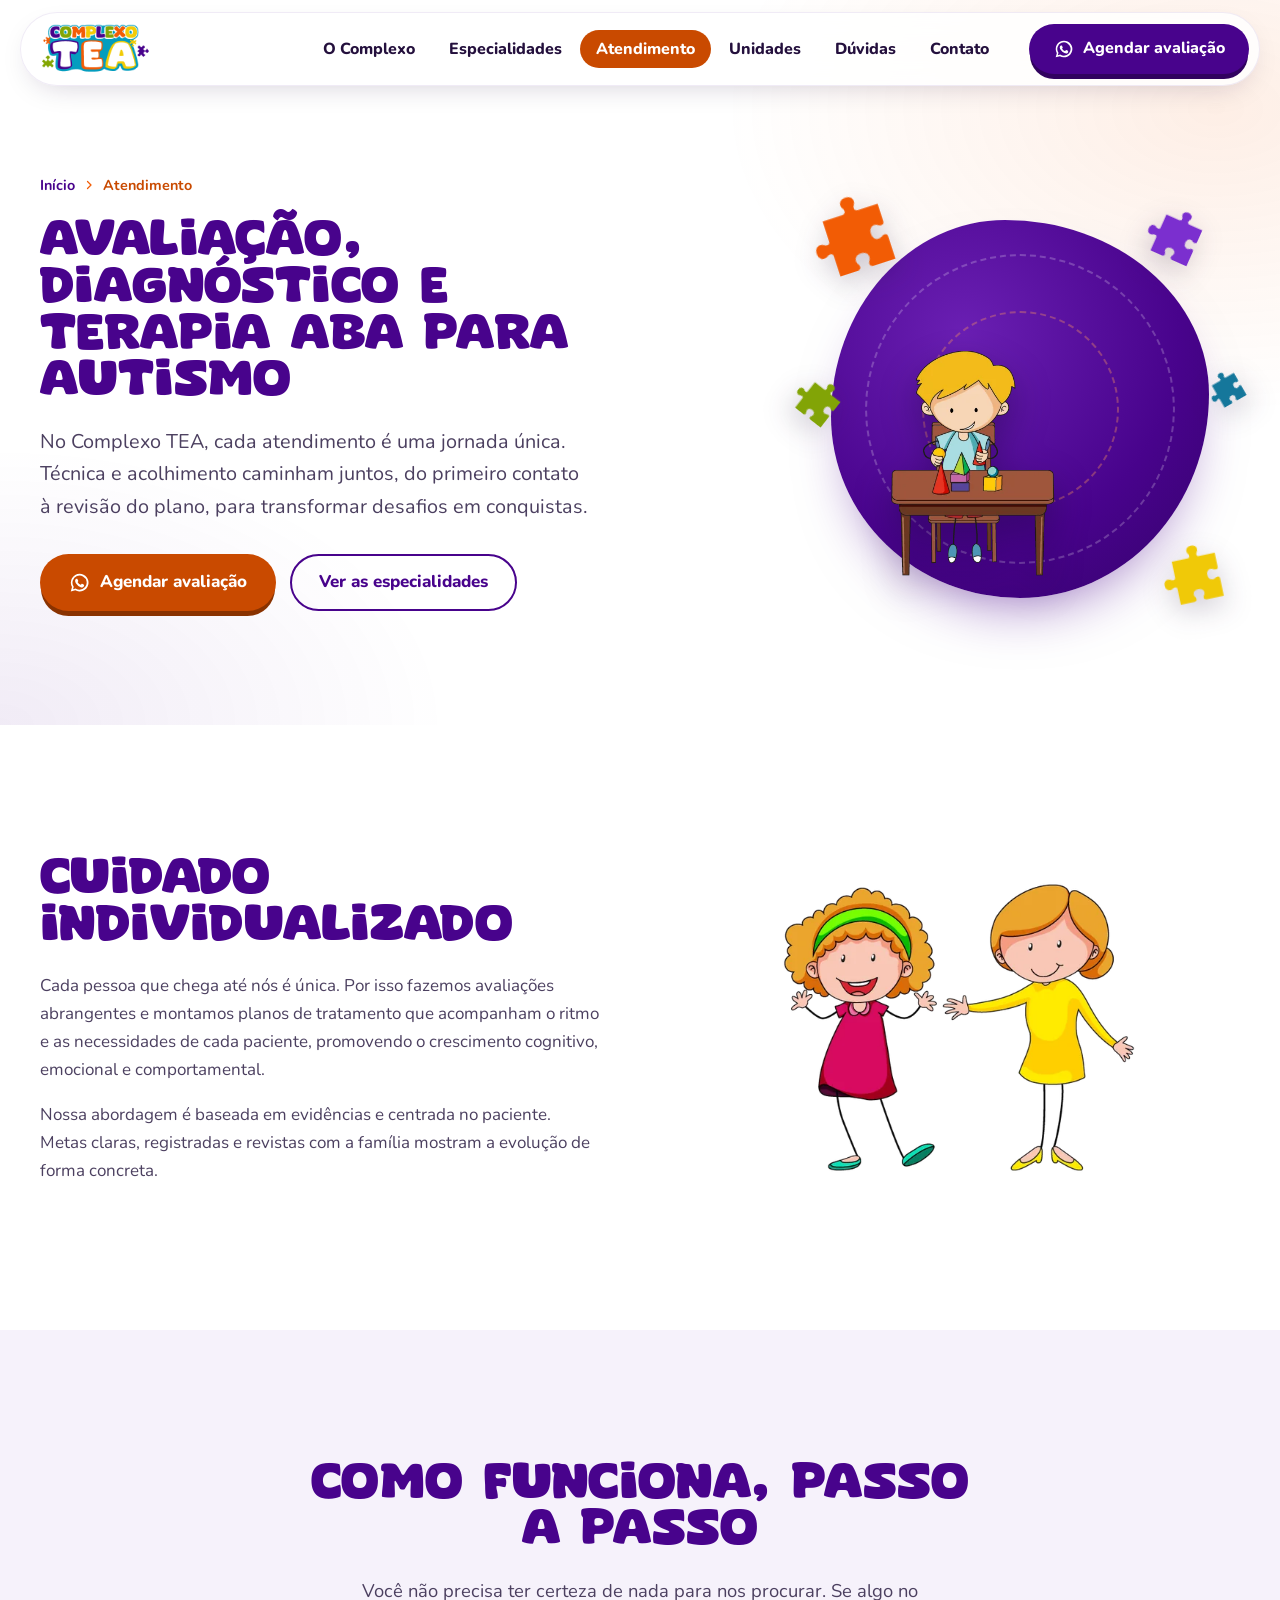
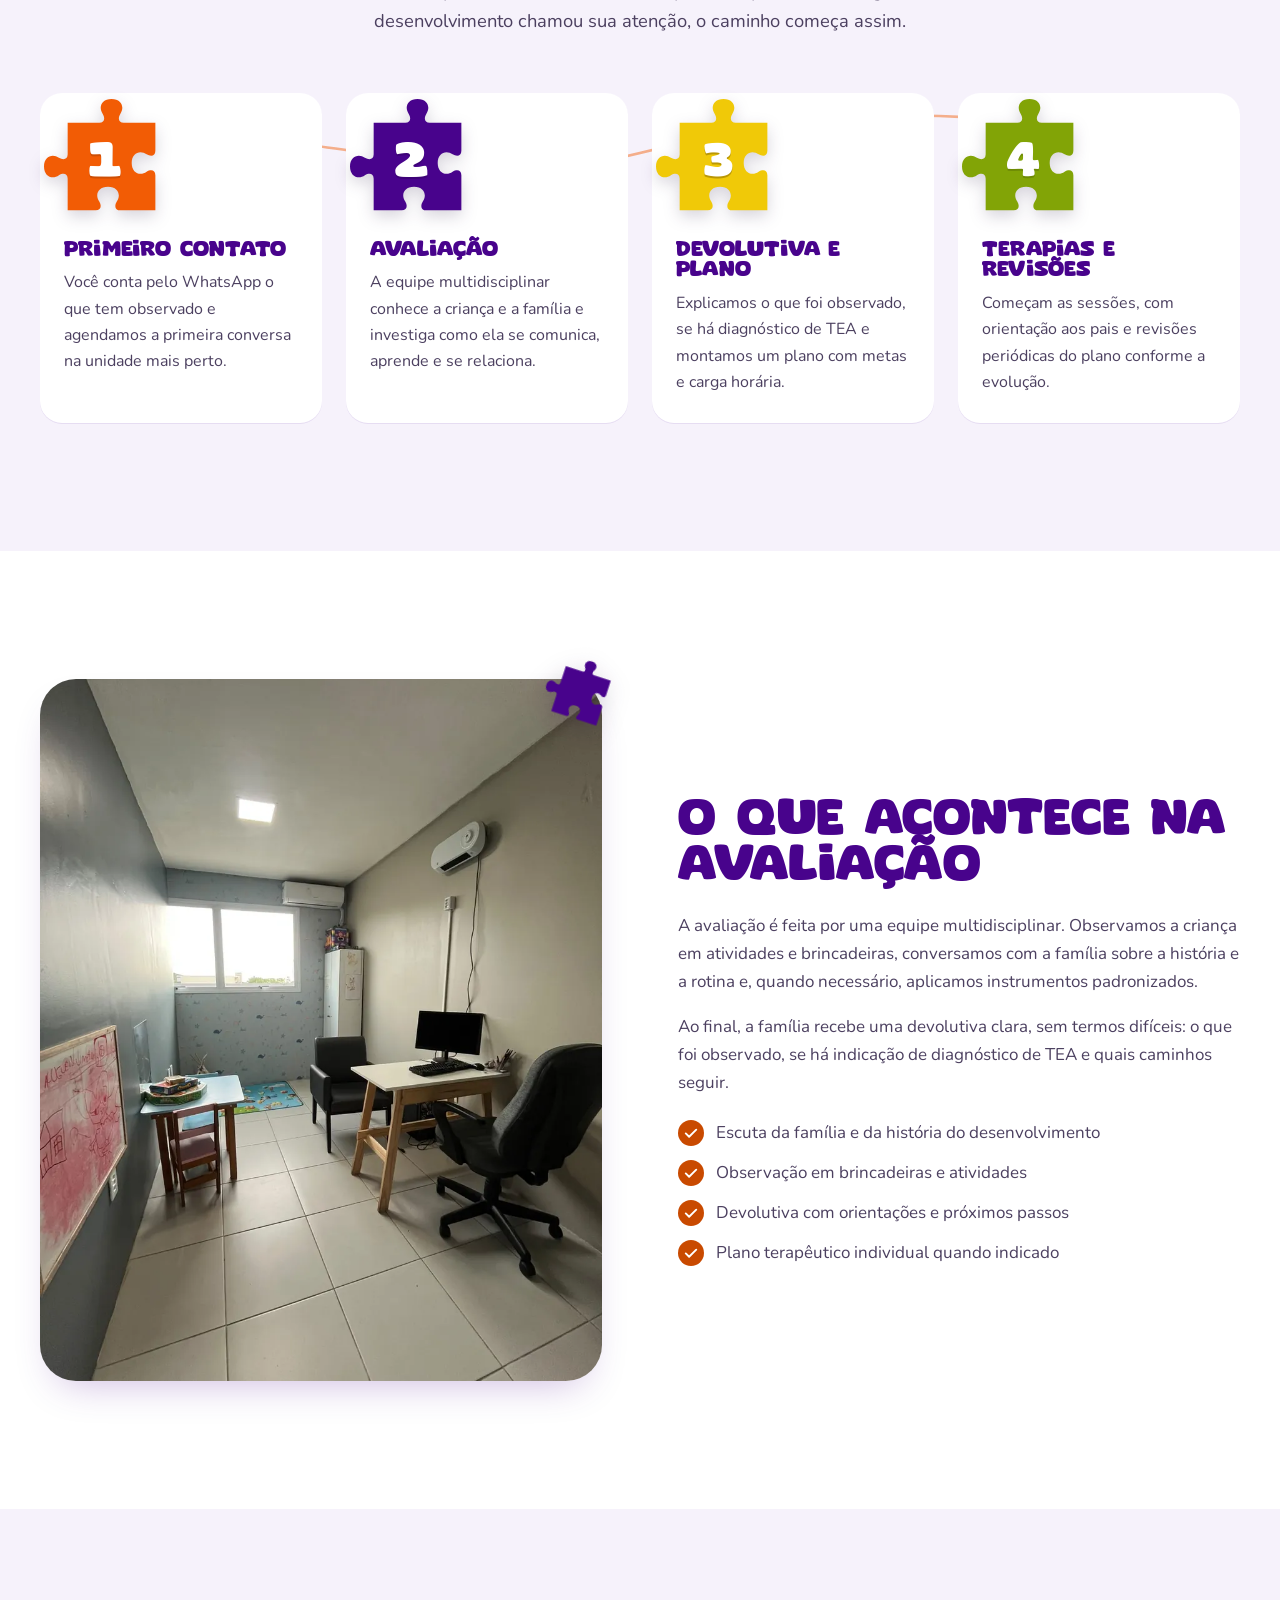
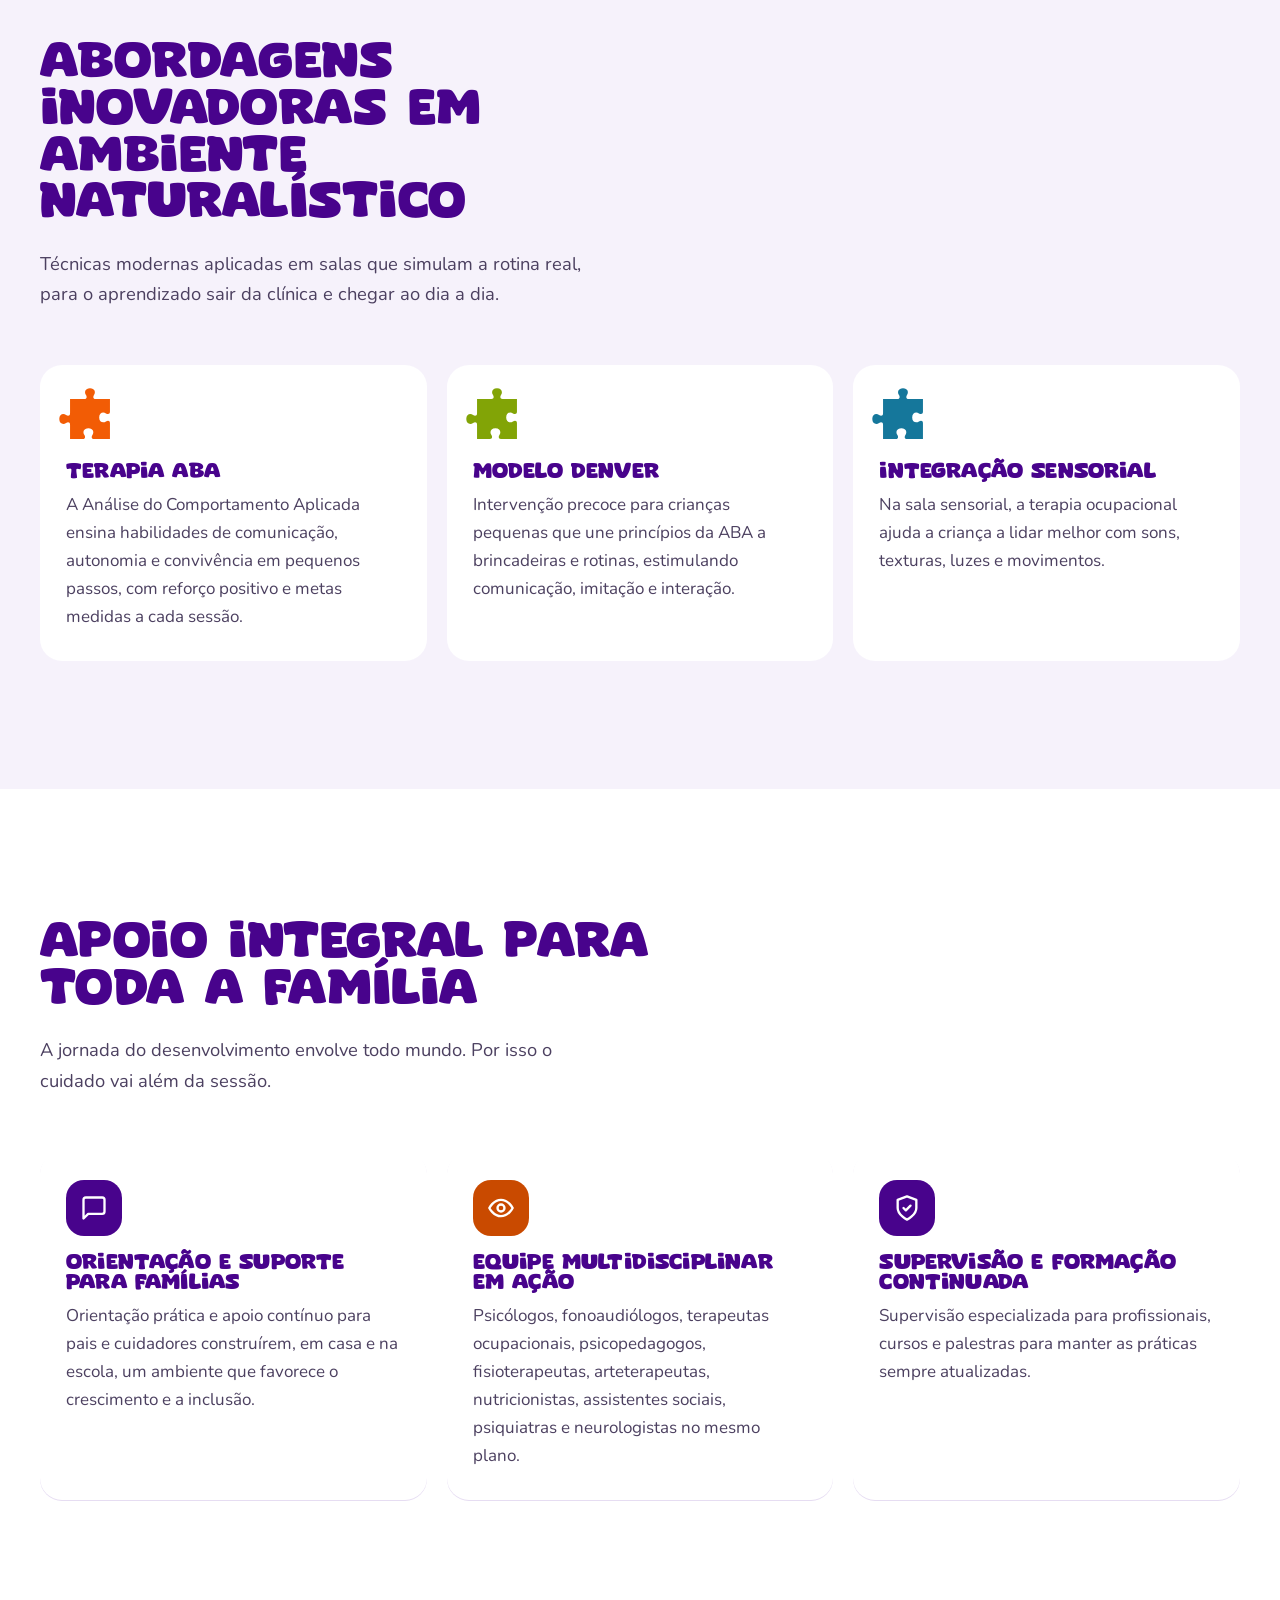
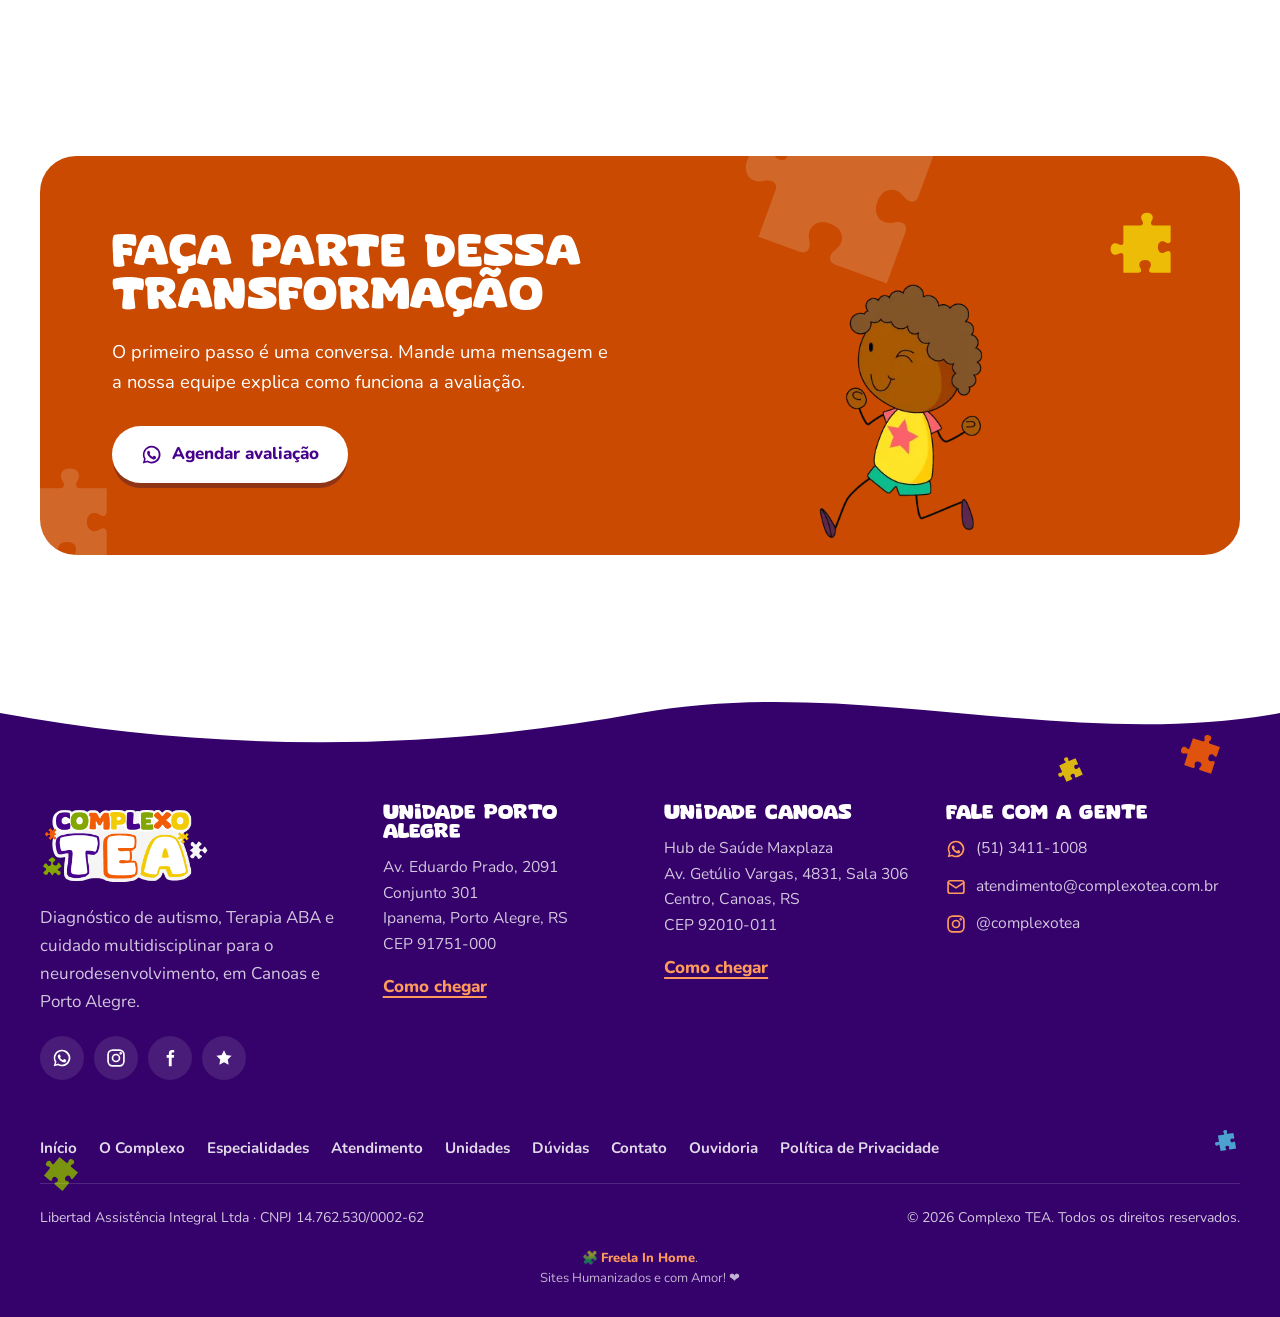
==== atendimento/index.html @ 8635f9d2 "feat: páginas internas do site O Complexo, Especialidades, Atendimento, Unidades, Dúvidas, Contato, " ====
<!DOCTYPE html>
<html lang="pt-BR">
<head>
  <meta charset="UTF-8" />
  <meta name="viewport" content="width=device-width, initial-scale=1.0" />
  <title>Avaliação e Diagnóstico de Autismo e Terapia ABA | Complexo TEA Canoas e Porto Alegre</title>
  <meta name="description" content="Como funciona a avaliação e o diagnóstico de autismo no Complexo TEA: equipe multidisciplinar, devolutiva para a família, Terapia ABA, Modelo Denver e plano individual." />
  <!-- SEO:START -->
  <!-- PREVIEW: o workflow de produção troca para "index, follow" -->
  <meta name="robots" content="noindex, nofollow" />
  <link rel="canonical" href="https://complexotea.com.br/atendimento/" />
  <meta property="og:locale" content="pt_BR" />
  <meta property="og:site_name" content="Complexo TEA" />
  <meta property="og:type" content="website" />
  <meta property="og:title" content="Avaliação e Diagnóstico de Autismo e Terapia ABA | Complexo TEA Canoas e Porto Alegre" />
  <meta property="og:description" content="Como funciona a avaliação e o diagnóstico de autismo no Complexo TEA: equipe multidisciplinar, devolutiva para a família, Terapia ABA, Modelo Denver e plano individual." />
  <meta property="og:url" content="https://complexotea.com.br/atendimento/" />
  <meta property="og:image" content="https://complexotea.com.br/assets/img/poa/recepcao.webp" />
  <meta name="twitter:card" content="summary_large_image" />
  <script type="application/ld+json">{"@context":"https://schema.org","@graph":[{"@type":"WebPage","@id":"https://complexotea.com.br/atendimento/","url":"https://complexotea.com.br/atendimento/","name":"Avaliação e Diagnóstico de Autismo e Terapia ABA | Complexo TEA Canoas e Porto Alegre","description":"Como funciona a avaliação e o diagnóstico de autismo no Complexo TEA: equipe multidisciplinar, devolutiva para a família, Terapia ABA, Modelo Denver e plano individual.","inLanguage":"pt-BR","isPartOf":{"@id":"https://complexotea.com.br/#site"},"about":{"@id":"https://complexotea.com.br/#organizacao"}},{"@type":"BreadcrumbList","itemListElement":[{"@type":"ListItem","position":1,"name":"Início","item":"https://complexotea.com.br/"},{"@type":"ListItem","position":2,"name":"Atendimento","item":"https://complexotea.com.br/atendimento/"}]}]}</script>
  <meta name="theme-color" content="#48038C" />
  <!-- SEO:END -->
  <link rel="icon" type="image/png" href="../assets/img/marca/favicon.png" />
  <link rel="apple-touch-icon" href="../assets/img/marca/favicon.png" />
  <link rel="preconnect" href="https://fonts.googleapis.com" />
  <link rel="preconnect" href="https://fonts.gstatic.com" crossorigin />
  <link href="https://fonts.googleapis.com/css2?family=Nunito:wght@400;600;700;800&display=swap" rel="stylesheet" />
  <link rel="preload" as="font" type="font/woff2" href="../assets/fonts/super-comic.woff2" crossorigin />
  <link rel="stylesheet" href="../assets/css/main.css" />
</head>
<body data-pagina="atendimento">

  <!-- PARTIAL:topo -->
  <!-- Sprite: peça de quebra-cabeça da marca + ícones -->
  <svg width="0" height="0" style="position:absolute" aria-hidden="true" focusable="false">
    <symbol id="peca" viewBox="0 0 24 24"><path d="M5.7 5.7 L10.24 5.7 C10.99 5.7 11.12 5.07 10.74 4.44 C10.11 3.56 10.49 2.3 12 2.3 C13.51 2.3 13.89 3.56 13.26 4.44 C12.88 5.07 13.01 5.7 13.76 5.7 L18.3 5.7 L18.3 9.73 C18.3 10.49 17.67 10.61 17.04 10.24 C16.16 9.61 14.9 9.98 14.9 11.5 C14.9 13.01 16.16 13.39 17.04 12.76 C17.67 12.38 18.3 12.5 18.3 13.26 L18.3 18.3 L13.26 18.3 C12.5 18.3 12.38 17.67 12.76 17.04 C13.39 16.16 13.01 14.9 11.5 14.9 C9.98 14.9 9.61 16.16 10.24 17.04 C10.61 17.67 10.49 18.3 9.73 18.3 L5.7 18.3 L5.7 13.76 C5.7 13.01 5.07 12.88 4.44 13.26 C3.56 13.89 2.3 13.51 2.3 12 C2.3 10.49 3.56 10.11 4.44 10.74 C5.07 11.12 5.7 10.99 5.7 10.24 L5.7 5.7Z"/></symbol>
    <symbol id="ic-whats" viewBox="0 0 24 24"><path fill="currentColor" d="M12 2a10 10 0 0 0-8.6 15l-1.4 5 5.1-1.3A10 10 0 1 0 12 2zm0 18a8 8 0 0 1-4.1-1.1l-.3-.2-3 .8.8-2.9-.2-.3A8 8 0 1 1 12 20zm4.6-6c-.2-.1-1.5-.7-1.7-.8s-.4-.1-.6.1-.6.8-.8 1-.3.2-.5.1a6.5 6.5 0 0 1-3.2-2.8c-.2-.4.2-.4.6-1.2a.4.4 0 0 0 0-.4l-.8-1.9c-.2-.5-.4-.4-.6-.4h-.5a1 1 0 0 0-.7.3 3 3 0 0 0-.9 2.2 5.2 5.2 0 0 0 1.1 2.7 11.9 11.9 0 0 0 4.6 4c2 .8 2 .5 2.4.5a2.7 2.7 0 0 0 1.8-1.3 2.2 2.2 0 0 0 .2-1.3c-.1-.1-.3-.2-.5-.3z"/></symbol>
    <symbol id="ic-insta" viewBox="0 0 24 24"><g fill="none" stroke="currentColor" stroke-width="2" stroke-linecap="round"><rect x="2.5" y="2.5" width="19" height="19" rx="5.5"/><circle cx="12" cy="12" r="4.2"/><circle cx="17.6" cy="6.4" r=".6" fill="currentColor"/></g></symbol>
    <symbol id="ic-face" viewBox="0 0 24 24"><path fill="currentColor" d="M14 8.5V6.8c0-.8.2-1.3 1.4-1.3H17V2.6c-.3 0-1.3-.1-2.4-.1-2.4 0-4 1.4-4 4.1v1.9H8v3.2h2.6V22H14v-10.3h2.6l.4-3.2H14z"/></symbol>
    <symbol id="ic-pin" viewBox="0 0 24 24"><g fill="none" stroke="currentColor" stroke-width="2" stroke-linecap="round" stroke-linejoin="round"><path d="M12 21s-7-6.2-7-11.5a7 7 0 0 1 14 0C19 14.8 12 21 12 21z"/><circle cx="12" cy="9.5" r="2.5"/></g></symbol>
    <symbol id="ic-mail" viewBox="0 0 24 24"><g fill="none" stroke="currentColor" stroke-width="2" stroke-linecap="round" stroke-linejoin="round"><rect x="2.5" y="4.5" width="19" height="15" rx="2.5"/><path d="m3 7 9 6 9-6"/></g></symbol>
    <symbol id="ic-phone" viewBox="0 0 24 24"><path fill="none" stroke="currentColor" stroke-width="2" stroke-linecap="round" stroke-linejoin="round" d="M21 16.4v2.8a1.9 1.9 0 0 1-2 1.9 18.6 18.6 0 0 1-8.1-2.9 18.3 18.3 0 0 1-5.6-5.6A18.6 18.6 0 0 1 2.4 4.5 1.9 1.9 0 0 1 4.3 2.4h2.8a1.9 1.9 0 0 1 1.9 1.6c.1.9.3 1.8.7 2.6a1.9 1.9 0 0 1-.4 2L8 9.8a15 15 0 0 0 5.6 5.6l1.2-1.2a1.9 1.9 0 0 1 2-.4c.8.3 1.7.6 2.6.7a1.9 1.9 0 0 1 1.6 1.9z"/></symbol>
    <symbol id="ic-star" viewBox="0 0 24 24"><path fill="currentColor" d="m12 2.8 2.8 5.7 6.3.9-4.6 4.4 1.1 6.3L12 17.1l-5.6 3 1.1-6.3L2.9 9.4l6.3-.9z"/></symbol>
    <symbol id="ic-seta" viewBox="0 0 24 24"><path fill="none" stroke="currentColor" stroke-width="2.5" stroke-linecap="round" stroke-linejoin="round" d="m9 5 7 7-7 7"/></symbol>
    <symbol id="ic-play" viewBox="0 0 24 24"><path fill="currentColor" d="M8 5.5v13a1 1 0 0 0 1.5.9l10.2-6.5a1 1 0 0 0 0-1.8L9.5 4.6A1 1 0 0 0 8 5.5z"/></symbol>
    <symbol id="ic-som" viewBox="0 0 24 24"><g fill="none" stroke="currentColor" stroke-width="2" stroke-linecap="round" stroke-linejoin="round"><path d="M11 5 6 9H3v6h3l5 4z"/><path d="M15.5 8.5a5 5 0 0 1 0 7M18.5 5.5a9 9 0 0 1 0 13"/></g></symbol>
    <symbol id="ic-mudo" viewBox="0 0 24 24"><g fill="none" stroke="currentColor" stroke-width="2" stroke-linecap="round" stroke-linejoin="round"><path d="M11 5 6 9H3v6h3l5 4z"/><path d="m22 9-6 6M16 9l6 6"/></g></symbol>
    <symbol id="ic-check" viewBox="0 0 24 24"><path fill="none" stroke="currentColor" stroke-width="2.5" stroke-linecap="round" stroke-linejoin="round" d="m5 12.5 4.5 4.5L19 7.5"/></symbol>
    <symbol id="ic-escudo" viewBox="0 0 24 24"><g fill="none" stroke="currentColor" stroke-width="2" stroke-linecap="round" stroke-linejoin="round"><path d="M12 22s8-4 8-10V5l-8-3-8 3v7c0 6 8 10 8 10z"/><path d="m9 12 2 2 4-4"/></g></symbol>
    <symbol id="ic-chat" viewBox="0 0 24 24"><path fill="none" stroke="currentColor" stroke-width="2" stroke-linecap="round" stroke-linejoin="round" d="M21 15a2 2 0 0 1-2 2H7l-4 4V5a2 2 0 0 1 2-2h14a2 2 0 0 1 2 2z"/></symbol>
    <symbol id="ic-olho" viewBox="0 0 24 24"><g fill="none" stroke="currentColor" stroke-width="2" stroke-linecap="round" stroke-linejoin="round"><path d="M2 12s3.6-7 10-7 10 7 10 7-3.6 7-10 7S2 12 2 12z"/><circle cx="12" cy="12" r="3"/></g></symbol>
  </svg>

  <a class="skip" href="#conteudo">Pular para o conteúdo</a>

  <!-- ============================ NAV ============================ -->
  <header class="nav" data-nav>
    <div class="nav__bar">
      <a class="nav__brand" href="../" aria-label="Complexo TEA, início">
        <img src="../assets/img/marca/logo-site.png" alt="Complexo TEA" width="132" height="66" />
      </a>
      <nav class="nav__links" aria-label="Navegação principal" data-nav-links>
        <span class="nav__blob" aria-hidden="true" data-nav-blob></span>
        <a class="nav__link" href="../o-complexo/" data-pagina="o-complexo">O Complexo</a>
        <a class="nav__link" href="../especialidades/" data-pagina="especialidades">Especialidades</a>
        <a class="nav__link is-ativo" aria-current="page" href="../atendimento/" data-pagina="atendimento">Atendimento</a>
        <a class="nav__link" href="../unidades/" data-pagina="unidades">Unidades</a>
        <a class="nav__link" href="../duvidas/" data-pagina="duvidas">Dúvidas</a>
        <a class="nav__link" href="../contato/" data-pagina="contato">Contato</a>
      </nav>
      <a class="btn btn--roxo nav__cta" href="https://wa.me/555134111008?text=Ol%C3%A1!%20Vim%20pelo%20site%20do%20Complexo%20TEA%20e%20gostaria%20de%20agendar%20uma%20avalia%C3%A7%C3%A3o." target="_blank" rel="noopener"><svg class="btn__ic" aria-hidden="true"><use href="#ic-whats"/></svg>Agendar avaliação</a>
      <button class="nav__burger" type="button" aria-label="Abrir menu" aria-expanded="false" aria-controls="menu-mobile" data-burger>
        <span></span><span></span><span></span>
      </button>
    </div>
  </header>

  <!-- Menu mobile -->
  <div class="menu" id="menu-mobile" data-menu hidden>
    <div class="menu__pecas" aria-hidden="true">
      <svg class="menu__peca menu__peca--1"><use href="#peca"/></svg>
      <svg class="menu__peca menu__peca--2"><use href="#peca"/></svg>
      <svg class="menu__peca menu__peca--3"><use href="#peca"/></svg>
    </div>
    <nav class="menu__links" aria-label="Menu">
      <a class="menu__link" href="../" style="--i:0" data-cor="roxo" data-pagina="inicio">Início</a>
      <a class="menu__link" href="../o-complexo/" style="--i:1" data-cor="laranja" data-pagina="o-complexo">O Complexo</a>
      <a class="menu__link" href="../especialidades/" style="--i:2" data-cor="verde" data-pagina="especialidades">Especialidades</a>
      <a class="menu__link is-ativo" aria-current="page" href="../atendimento/" style="--i:3" data-cor="azul" data-pagina="atendimento">Atendimento</a>
      <a class="menu__link" href="../unidades/" style="--i:4" data-cor="amarelo" data-pagina="unidades">Unidades</a>
      <a class="menu__link" href="../duvidas/" style="--i:5" data-cor="laranja" data-pagina="duvidas">Dúvidas</a>
      <a class="menu__link" href="../contato/" style="--i:6" data-cor="verde" data-pagina="contato">Contato</a>
    </nav>
    <div class="menu__foot" style="--i:7">
      <a class="btn btn--laranja btn--full" href="https://wa.me/555134111008?text=Ol%C3%A1!%20Vim%20pelo%20site%20do%20Complexo%20TEA%20e%20gostaria%20de%20agendar%20uma%20avalia%C3%A7%C3%A3o." target="_blank" rel="noopener"><svg class="btn__ic" aria-hidden="true"><use href="#ic-whats"/></svg>Agendar avaliação</a>
      <a class="menu__contato" href="tel:+555134111008"><svg aria-hidden="true"><use href="#ic-phone"/></svg>(51) 3411-1008</a>
      <a class="menu__contato" href="https://www.instagram.com/complexotea" target="_blank" rel="noopener"><svg aria-hidden="true"><use href="#ic-insta"/></svg>@complexotea</a>
    </div>
  </div>
  <!-- /PARTIAL:topo -->

  <main id="conteudo">

    <!-- ============================ TOPO ============================ -->
    <section class="hero hero--pagina" aria-labelledby="titulo-pagina">
      <div class="container hero__inner">
        <div class="hero__copy">
          <nav class="migalhas entra" style="--d:.05s" aria-label="Você está em"><a href="../">Início</a><svg class="migalhas__sep" aria-hidden="true"><use href="#ic-seta"/></svg><span aria-current="page">Atendimento</span></nav>
          <h1 class="hero__titulo entra" id="titulo-pagina" style="--d:.15s">Avaliação, diagnóstico e Terapia ABA para autismo</h1>
          <p class="hero__lede entra" style="--d:.3s">No Complexo TEA, cada atendimento é uma jornada única. Técnica e acolhimento caminham juntos, do primeiro contato à revisão do plano, para transformar desafios em conquistas.</p>
          <div class="hero__acoes entra" style="--d:.45s">
            <a class="btn btn--laranja btn--lg" href="https://wa.me/555134111008?text=Ol%C3%A1!%20Vim%20pelo%20site%20do%20Complexo%20TEA%20e%20gostaria%20de%20agendar%20uma%20avalia%C3%A7%C3%A3o." target="_blank" rel="noopener"><svg class="btn__ic" aria-hidden="true"><use href="#ic-whats"/></svg>Agendar avaliação</a>
            <a class="btn btn--linha btn--lg" href="../especialidades/">Ver as especialidades</a>
          </div>
        </div>
        <div class="hero__arte" aria-hidden="true">
          <div class="hero__disco">
            <span class="hero__anel hero__anel--1"></span>
            <span class="hero__anel hero__anel--2"></span>
          </div>
          <img class="hero__kids" src="../assets/img/ilustra/atendimento2.webp" alt="" width="500" height="500" fetchpriority="high" />
          <svg class="hpeca hpeca--laranja"><use href="#peca"/></svg>
          <svg class="hpeca hpeca--roxo"><use href="#peca"/></svg>
          <svg class="hpeca hpeca--amarelo"><use href="#peca"/></svg>
          <svg class="hpeca hpeca--verde"><use href="#peca"/></svg>
          <svg class="hpeca hpeca--azul"><use href="#peca"/></svg>
        </div>
      </div>
    </section>

    <section class="sec" aria-labelledby="individual-titulo">
      <div class="container duas-col">
        <div class="duas-col__texto">
          <h2 class="titulo revela" id="individual-titulo">Cuidado individualizado</h2>
          <p class="revela">Cada pessoa que chega até nós é única. Por isso fazemos avaliações abrangentes e montamos planos de tratamento que acompanham o ritmo e as necessidades de cada paciente, promovendo o crescimento cognitivo, emocional e comportamental.</p>
          <p class="revela">Nossa abordagem é baseada em evidências e centrada no paciente. Metas claras, registradas e revistas com a família mostram a evolução de forma concreta.</p>
        </div>
        <figure class="duas-col__img duas-col__img--ilus revela">
          <img src="../assets/img/ilustra/atendimento5.webp" alt="" width="600" height="429" loading="lazy" />
        </figure>
      </div>
    </section>

    <section class="sec sec--papel" aria-labelledby="etapas-titulo">
      <div class="container">
        <div class="cabeca cabeca--centro">
          <h2 class="titulo revela" id="etapas-titulo">Como funciona, passo a passo</h2>
          <p class="cabeca__lede revela">Você não precisa ter certeza de nada para nos procurar. Se algo no desenvolvimento chamou sua atenção, o caminho começa assim.</p>
        </div>
        <div class="trilha" data-trilha>
        <svg class="trilha__linha" viewBox="0 0 1000 120" preserveAspectRatio="none" aria-hidden="true"><path d="M20 60 C 180 0, 320 120, 500 60 S 820 0, 980 60" pathLength="1"/></svg>
        <ol class="trilha__lista">
          <li class="etapa revela" data-cor="laranja"><span class="etapa__num"><svg aria-hidden="true"><use href="#peca"/></svg><b>1</b></span><h3>Primeiro contato</h3><p>Você conta pelo WhatsApp o que tem observado e agendamos a primeira conversa na unidade mais perto.</p></li>
          <li class="etapa revela" data-cor="roxo" style="--d:.1s"><span class="etapa__num"><svg aria-hidden="true"><use href="#peca"/></svg><b>2</b></span><h3>Avaliação</h3><p>A equipe multidisciplinar conhece a criança e a família e investiga como ela se comunica, aprende e se relaciona.</p></li>
          <li class="etapa revela" data-cor="amarelo" style="--d:.2s"><span class="etapa__num"><svg aria-hidden="true"><use href="#peca"/></svg><b>3</b></span><h3>Devolutiva e plano</h3><p>Explicamos o que foi observado, se há diagnóstico de TEA e montamos um plano com metas e carga horária.</p></li>
          <li class="etapa revela" data-cor="verde" style="--d:.3s"><span class="etapa__num"><svg aria-hidden="true"><use href="#peca"/></svg><b>4</b></span><h3>Terapias e revisões</h3><p>Começam as sessões, com orientação aos pais e revisões periódicas do plano conforme a evolução.</p></li>
        </ol>
        </div>
      </div>
    </section>

    <section class="sec" aria-labelledby="avaliacao-titulo">
      <div class="container duas-col duas-col--inverte">
        <div class="duas-col__texto">
          <h2 class="titulo revela" id="avaliacao-titulo">O que acontece na avaliação</h2>
          <p class="revela">A avaliação é feita por uma equipe multidisciplinar. Observamos a criança em atividades e brincadeiras, conversamos com a família sobre a história e a rotina e, quando necessário, aplicamos instrumentos padronizados.</p>
          <p class="revela">Ao final, a família recebe uma devolutiva clara, sem termos difíceis: o que foi observado, se há indicação de diagnóstico de TEA e quais caminhos seguir.</p>
          <div class="revela"><ul class="lista-check"><li><svg aria-hidden="true"><use href="#ic-check"/></svg><span>Escuta da família e da história do desenvolvimento</span></li><li><svg aria-hidden="true"><use href="#ic-check"/></svg><span>Observação em brincadeiras e atividades</span></li><li><svg aria-hidden="true"><use href="#ic-check"/></svg><span>Devolutiva com orientações e próximos passos</span></li><li><svg aria-hidden="true"><use href="#ic-check"/></svg><span>Plano terapêutico individual quando indicado</span></li></ul></div>
        </div>
        <figure class="duas-col__img revela">
          <img src="../assets/img/poa/sala-de-atendimento.webp" alt="Sala de atendimento da unidade Porto Alegre com mesa infantil" width="900" height="1200" loading="lazy" style="aspect-ratio:4/5" />
          <svg class="peca-solta" aria-hidden="true" style="fill:var(--roxo)"><use href="#peca"/></svg>
        </figure>
      </div>
    </section>

    <section class="sec sec--papel" aria-labelledby="abordagens-titulo">
      <div class="container">
        <div class="cabeca">
          <h2 class="titulo revela" id="abordagens-titulo">Abordagens inovadoras em ambiente naturalístico</h2>
          <p class="cabeca__lede revela">Técnicas modernas aplicadas em salas que simulam a rotina real, para o aprendizado sair da clínica e chegar ao dia a dia.</p>
        </div>
        <div class="cards">
          <article class="card revela" data-cor="laranja" style="--d:0s"><svg class="card__peca" aria-hidden="true"><use href="#peca"/></svg><h3>Terapia ABA</h3><p>A Análise do Comportamento Aplicada ensina habilidades de comunicação, autonomia e convivência em pequenos passos, com reforço positivo e metas medidas a cada sessão.</p></article>
          <article class="card revela" data-cor="verde" style="--d:0.08s"><svg class="card__peca" aria-hidden="true"><use href="#peca"/></svg><h3>Modelo Denver</h3><p>Intervenção precoce para crianças pequenas que une princípios da ABA a brincadeiras e rotinas, estimulando comunicação, imitação e interação.</p></article>
          <article class="card revela" data-cor="azul" style="--d:0.16s"><svg class="card__peca" aria-hidden="true"><use href="#peca"/></svg><h3>Integração sensorial</h3><p>Na sala sensorial, a terapia ocupacional ajuda a criança a lidar melhor com sons, texturas, luzes e movimentos.</p></article>
        </div>
      </div>
    </section>

    <section class="sec" aria-labelledby="apoio-titulo">
      <div class="container">
        <div class="cabeca">
          <h2 class="titulo revela" id="apoio-titulo">Apoio integral para toda a família</h2>
          <p class="cabeca__lede revela">A jornada do desenvolvimento envolve todo mundo. Por isso o cuidado vai além da sessão.</p>
        </div>
        <div class="cards">
          <article class="card revela" style="--d:0s"><span class="card__ic" aria-hidden="true"><svg><use href="#ic-chat"/></svg></span><h3>Orientação e suporte para famílias</h3><p>Orientação prática e apoio contínuo para pais e cuidadores construírem, em casa e na escola, um ambiente que favorece o crescimento e a inclusão.</p></article>
          <article class="card revela" style="--d:0.08s"><span class="card__ic card__ic--laranja" aria-hidden="true"><svg><use href="#ic-olho"/></svg></span><h3>Equipe multidisciplinar em ação</h3><p>Psicólogos, fonoaudiólogos, terapeutas ocupacionais, psicopedagogos, fisioterapeutas, arteterapeutas, nutricionistas, assistentes sociais, psiquiatras e neurologistas no mesmo plano.</p></article>
          <article class="card revela" style="--d:0.16s"><span class="card__ic" aria-hidden="true"><svg><use href="#ic-escudo"/></svg></span><h3>Supervisão e formação continuada</h3><p>Supervisão especializada para profissionais, cursos e palestras para manter as práticas sempre atualizadas.</p></article>
        </div>
      </div>
    </section>

    <!-- ============================ CTA ============================ -->
    <section class="cta" aria-labelledby="cta-titulo">
      <div class="container cta__caixa revela">
        <svg class="cta__peca cta__peca--1" aria-hidden="true"><use href="#peca"/></svg>
        <svg class="cta__peca cta__peca--2" aria-hidden="true"><use href="#peca"/></svg>
        <svg class="cta__peca cta__peca--3" aria-hidden="true"><use href="#peca"/></svg>
        <div class="cta__texto">
          <h2 class="cta__titulo" id="cta-titulo">Faça parte dessa transformação</h2>
          <p>O primeiro passo é uma conversa. Mande uma mensagem e a nossa equipe explica como funciona a avaliação.</p>
          <a class="btn btn--branco btn--lg" href="https://wa.me/555134111008?text=Ol%C3%A1!%20Vim%20pelo%20site%20do%20Complexo%20TEA%20e%20gostaria%20de%20agendar%20uma%20avalia%C3%A7%C3%A3o." target="_blank" rel="noopener"><svg class="btn__ic" aria-hidden="true"><use href="#ic-whats"/></svg>Agendar avaliação</a>
        </div>
        <img class="cta__ilus" src="../assets/img/ilustra/sobre8.webp" alt="" width="500" height="389" loading="lazy" />
      </div>
    </section>

  </main>

  <!-- PARTIAL:rodape -->
  <!-- ============================ RODAPÉ ============================ -->
  <footer class="rodape">
    <svg class="rodape__onda" viewBox="0 0 1440 90" preserveAspectRatio="none" aria-hidden="true"><path d="M0 0 H1440 V40 C 1200 90 960 -10 720 40 S 240 90 0 40 Z"/></svg>
    <div class="rodape__pecas" aria-hidden="true">
      <svg class="rpeca rpeca--1"><use href="#peca"/></svg>
      <svg class="rpeca rpeca--2"><use href="#peca"/></svg>
      <svg class="rpeca rpeca--3"><use href="#peca"/></svg>
      <svg class="rpeca rpeca--4"><use href="#peca"/></svg>
    </div>
    <div class="container rodape__grid">
      <div class="rodape__marca">
        <img src="../assets/img/marca/logo-branco.png" alt="Complexo TEA" width="180" height="90" loading="lazy" />
        <p>Diagnóstico de autismo, Terapia ABA e cuidado multidisciplinar para o neurodesenvolvimento, em Canoas e Porto Alegre.</p>
        <ul class="rodape__redes">
          <li><a href="https://wa.me/555134111008" target="_blank" rel="noopener" aria-label="WhatsApp"><svg aria-hidden="true"><use href="#ic-whats"/></svg></a></li>
          <li><a href="https://www.instagram.com/complexotea" target="_blank" rel="noopener" aria-label="Instagram"><svg aria-hidden="true"><use href="#ic-insta"/></svg></a></li>
          <li><a href="https://www.facebook.com/profile.php?id=61562013670025" target="_blank" rel="noopener" aria-label="Facebook"><svg aria-hidden="true"><use href="#ic-face"/></svg></a></li>
          <li><a href="https://g.page/r/CZstcnzuMHAEEBM/review" target="_blank" rel="noopener" aria-label="Avaliar no Google"><svg aria-hidden="true"><use href="#ic-star"/></svg></a></li>
        </ul>
      </div>
      <div class="rodape__col">
        <h2 class="rodape__tit">Unidade Porto Alegre</h2>
        <p>Av. Eduardo Prado, 2091<br />Conjunto 301<br />Ipanema, Porto Alegre, RS<br />CEP 91751-000</p>
        <a class="rodape__link" href="https://www.google.com/maps/search/?api=1&amp;query=Complexo+TEA+Av.+Eduardo+Prado+2091+Porto+Alegre" target="_blank" rel="noopener">Como chegar</a>
      </div>
      <div class="rodape__col">
        <h2 class="rodape__tit">Unidade Canoas</h2>
        <p>Hub de Saúde Maxplaza<br />Av. Getúlio Vargas, 4831, Sala 306<br />Centro, Canoas, RS<br />CEP 92010-011</p>
        <a class="rodape__link" href="https://www.google.com/maps/search/?api=1&amp;query=Complexo+TEA+Av.+Get%C3%BAlio+Vargas+4831+Canoas" target="_blank" rel="noopener">Como chegar</a>
      </div>
      <div class="rodape__col">
        <h2 class="rodape__tit">Fale com a gente</h2>
        <a class="rodape__contato" href="https://wa.me/555134111008" target="_blank" rel="noopener"><svg aria-hidden="true"><use href="#ic-whats"/></svg>(51) 3411-1008</a>
        <a class="rodape__contato" href="mailto:atendimento@complexotea.com.br"><svg aria-hidden="true"><use href="#ic-mail"/></svg>atendimento@complexotea.com.br</a>
        <a class="rodape__contato" href="https://www.instagram.com/complexotea" target="_blank" rel="noopener"><svg aria-hidden="true"><use href="#ic-insta"/></svg>@complexotea</a>
      </div>
    </div>
    <nav class="container rodape__nav" aria-label="Páginas do site">
      <a href="../">Início</a>
      <a href="../o-complexo/">O Complexo</a>
      <a href="../especialidades/">Especialidades</a>
      <a href="../atendimento/">Atendimento</a>
      <a href="../unidades/">Unidades</a>
      <a href="../duvidas/">Dúvidas</a>
      <a href="../contato/">Contato</a>
      <a href="../ouvidoria/">Ouvidoria</a>
      <a href="../politica-de-privacidade/">Política de Privacidade</a>
    </nav>
    <div class="container rodape__base">
      <p>Libertad Assistência Integral Ltda · CNPJ 14.762.530/0002-62</p>
      <p>© <span data-ano>2026</span> Complexo TEA. Todos os direitos reservados.</p>
      <p class="rodape__credito">🧩 <a href="https://www.freelainhome.com.br/" target="_blank" rel="noopener">Freela In Home</a>.<br>Sites Humanizados e com Amor! ❤️</p>
    </div>
  </footer>

  <a class="wa-flutuante" href="https://wa.me/555134111008?text=Ol%C3%A1!%20Vim%20pelo%20site%20do%20Complexo%20TEA%20e%20gostaria%20de%20agendar%20uma%20avalia%C3%A7%C3%A3o." target="_blank" rel="noopener" aria-label="Falar no WhatsApp"><svg aria-hidden="true"><use href="#ic-whats"/></svg></a>

  <script src="../assets/js/main.js" defer></script>
  <!-- /PARTIAL:rodape -->
</body>
</html>
---- assets/css/main.css ----
/* ==========================================================================
   Complexo TEA · estilos da home
   Interface só em roxo e laranja da marca. As peças de quebra-cabeça são
   o único elemento multicolorido (laranja, roxo, amarelo, verde, azul).
   ========================================================================== */

@font-face {
  font-family: "Super Comic";
  src: url("../fonts/super-comic.woff2") format("woff2");
  font-weight: 400;
  font-style: normal;
  font-display: swap;
}

:root {
  --roxo: #48038C;
  --roxo-esc: #34026A;
  --roxo-claro: #C9A7F2;
  --laranja: #F25C05;
  --laranja-esc: #C94A00;
  --laranja-claro: #FF9A5C;

  /* só para preencher peças */
  --p-amarelo: #F0C908;
  --p-verde: #82A406;
  --p-azul: #15779B;

  --tinta: #24103D;
  --texto: #4C4060;
  --papel: #F6F2FB;
  --linha: #E6DDF2;
  --branco: #fff;

  --f-display: "Super Comic", "Nunito", system-ui, sans-serif;
  --f-texto: "Nunito", system-ui, sans-serif;

  --r-sm: 14px;
  --r-md: 22px;
  --r-lg: 36px;
  --sombra: 0 18px 40px -18px rgba(72, 3, 140, .3);
  --mola: cubic-bezier(.34, 1.56, .64, 1);
  --suave: cubic-bezier(.22, 1, .36, 1);

  --nav-h: 84px;
}

*, *::before, *::after { box-sizing: border-box; }
html { scroll-behavior: smooth; scroll-padding-top: calc(var(--nav-h) + 16px); -webkit-text-size-adjust: 100%; }
body {
  margin: 0;
  font-family: var(--f-texto);
  font-size: 1.0625rem;
  line-height: 1.65;
  color: var(--texto);
  background: var(--branco);
  overflow-x: clip;
}
main { overflow-x: clip; }
img, video, svg { display: block; max-width: 100%; }
img { height: auto; }
a { color: inherit; }
h1, h2, h3 { font-family: var(--f-display); font-weight: 400; color: var(--roxo); line-height: 1.12; letter-spacing: .01em; margin: 0; }
p { margin: 0 0 1em; }
ul, ol { margin: 0; padding: 0; list-style: none; }
:focus-visible { outline: 3px solid var(--laranja); outline-offset: 3px; border-radius: 6px; }

.container { width: min(1200px, 100% - 40px); margin-inline: auto; }
.skip { position: absolute; left: 16px; top: -60px; z-index: 200; background: var(--roxo); color: #fff; padding: 10px 16px; border-radius: 10px; text-decoration: none; }
.skip:focus { top: 12px; }

/* cor de cada peça: lida via --c, só em preenchimentos */
[data-cor="laranja"] { --c: var(--laranja); }
[data-cor="roxo"]    { --c: var(--roxo); }
[data-cor="amarelo"] { --c: var(--p-amarelo); }
[data-cor="verde"]   { --c: var(--p-verde); }
[data-cor="azul"]    { --c: var(--p-azul); }

/* ------------------------------ Botões ------------------------------ */
.btn {
  --bg: var(--roxo); --fg: #fff; --bd: transparent; --sb: color-mix(in srgb, var(--bg) 68%, #000);
  display: inline-flex; align-items: center; justify-content: center; gap: .55em;
  padding: .8em 1.4em;
  font: 800 1rem/1.2 var(--f-texto);
  color: var(--fg); background: var(--bg);
  border: 2px solid var(--bd); border-radius: 999px;
  text-decoration: none; cursor: pointer;
  transition: transform .35s var(--mola), box-shadow .3s, background-color .25s, color .25s;
  box-shadow: 0 6px 0 -1px var(--sb);
}
.btn:hover { transform: translateY(-3px); box-shadow: 0 9px 0 -1px var(--sb); }
.btn:active { transform: translateY(2px); box-shadow: 0 2px 0 -1px var(--sb); }
.btn__ic { width: 1.25em; height: 1.25em; flex: none; }
.btn--lg { font-size: 1.0625rem; padding: .95em 1.6em; }
.btn--full { width: 100%; }
.btn--roxo { --bg: var(--roxo); }
.btn--laranja { --bg: var(--laranja-esc); }
.btn--branco { --bg: #fff; --fg: var(--roxo); --sb: rgba(36, 16, 61, .35); }
.btn--claro { --bg: transparent; --fg: #fff; --bd: rgba(255, 255, 255, .55); box-shadow: none; }
.btn--claro:hover { --bg: #fff; --fg: var(--roxo); --bd: #fff; box-shadow: none; }
.btn--linha { --bg: transparent; --fg: var(--roxo); --bd: var(--roxo); box-shadow: none; }
.btn--linha:hover { --bg: var(--roxo); --fg: #fff; box-shadow: none; }

.pill {
  display: inline-flex; align-items: center; gap: .45em;
  padding: .4em .95em .4em .7em; border-radius: 999px;
  background: var(--papel); color: var(--roxo);
  font-weight: 800; font-size: .9375rem;
}
.pill__ic { width: 1.1em; height: 1.1em; color: var(--laranja); }

/* ------------------------------ Títulos de seção ------------------------------ */
.sec { padding: clamp(72px, 10vw, 128px) 0; position: relative; }
.titulo { font-size: clamp(1.7rem, 1.1rem + 2vw, 2.6rem); max-width: 22ch; margin-bottom: .6em; }
.titulo--claro { color: #fff; }
.cabeca { margin-bottom: clamp(36px, 5vw, 56px); }
.cabeca--centro { text-align: center; }
.cabeca--centro .titulo, .cabeca--centro .cabeca__lede { margin-inline: auto; }
.cabeca--linha .titulo { max-width: 26ch; }
.cabeca--linha { display: flex; justify-content: space-between; align-items: flex-end; gap: 24px; flex-wrap: wrap; }
.cabeca__lede { font-size: 1.15rem; max-width: 52ch; margin-bottom: 0; }
.cabeca__lede--larga { max-width: none; }
/* quebras de linha definidas pelo cliente valem só no desktop */
.titulo:has(.br-desk) { max-width: none; }
@media (max-width: 900px) { .br-desk { display: none; } }

/* ================================ NAV ================================ */
.nav { position: fixed; inset: 12px 0 auto; z-index: 100; pointer-events: none; }
.nav__bar {
  pointer-events: auto;
  width: min(1240px, 100% - 24px); margin-inline: auto;
  display: flex; align-items: center; gap: 20px;
  padding: 8px 10px 8px 18px;
  background: rgba(255, 255, 255, .84);
  backdrop-filter: blur(14px) saturate(1.4); -webkit-backdrop-filter: blur(14px) saturate(1.4);
  border: 1px solid rgba(72, 3, 140, .08);
  border-radius: 999px;
  box-shadow: 0 10px 30px -14px rgba(36, 16, 61, .25);
  transition: transform .5s var(--suave);
}
.nav.is-escondido .nav__bar { transform: translateY(calc(-100% - 24px)); }
.nav__brand img { width: 112px; height: auto; transition: transform .45s var(--mola); }
.nav__brand:hover img { transform: rotate(-4deg) scale(1.05); }

.nav__links { position: relative; display: flex; gap: 2px; margin-left: auto; }
.nav__link {
  --c: var(--roxo);
  position: relative; z-index: 1;
  padding: .7em 1em; border-radius: 999px;
  font: 800 1rem/1 var(--f-texto); color: var(--tinta); text-decoration: none;
  transition: color .3s;
}
.nav__link:nth-of-type(odd) { --c: var(--laranja-esc); }
.nav__link.is-ativo, .nav__link:hover { color: #fff; }
.nav__blob {
  position: absolute; z-index: 0; top: 0; left: 0; height: 100%;
  width: var(--w, 0); transform: translateX(var(--x, 0));
  background: var(--c, var(--roxo)); border-radius: 999px;
  opacity: 0;
  transition: transform .5s var(--mola), width .5s var(--mola), background-color .3s, opacity .25s;
}
.nav__links.tem-blob .nav__blob { opacity: 1; }
.nav__cta { margin-left: 4px; }

.nav__burger {
  display: none; margin-left: auto;
  width: 48px; height: 48px; border: 0; border-radius: 50%;
  background: var(--roxo); cursor: pointer; position: relative;
}
.nav__burger span {
  position: absolute; left: 14px; width: 20px; height: 2.5px; border-radius: 2px; background: #fff;
  transition: transform .45s var(--mola), opacity .2s;
}
.nav__burger span:nth-child(1) { top: 17px; }
.nav__burger span:nth-child(2) { top: 23px; }
.nav__burger span:nth-child(3) { top: 29px; }
.nav__burger[aria-expanded="true"] { background: var(--laranja-esc); }
.nav__burger[aria-expanded="true"] span:nth-child(1) { transform: translateY(6px) rotate(45deg); }
.nav__burger[aria-expanded="true"] span:nth-child(2) { opacity: 0; transform: scaleX(0); }
.nav__burger[aria-expanded="true"] span:nth-child(3) { transform: translateY(-6px) rotate(-45deg); }

/* Menu mobile: círculo que se abre a partir do botão */
.menu {
  position: fixed; inset: 0; z-index: 90;
  background: var(--roxo);
  clip-path: circle(0 at calc(100% - 46px) 44px);
  transition: clip-path .6s var(--suave);
  display: flex; flex-direction: column; justify-content: center;
  padding: 110px 28px 40px; overflow: hidden;
}
.menu[hidden] { display: flex; visibility: hidden; }
.menu.is-aberto { clip-path: circle(150% at calc(100% - 46px) 44px); visibility: visible; }
.menu__links { display: flex; flex-direction: column; gap: 10px; }
.menu__link {
  font: 400 clamp(1.6rem, 7vw, 2.1rem)/1.15 var(--f-display); color: #fff; text-decoration: none;
  display: inline-flex; align-items: center; gap: 14px;
  opacity: 0; transform: translateY(24px);
  transition: opacity .4s, transform .5s var(--mola);
}
.menu__link::before { content: ""; width: 22px; height: 22px; flex: none; background: var(--c); -webkit-mask: var(--peca-mask) center / contain no-repeat; mask: var(--peca-mask) center / contain no-repeat; }
.menu__link[data-cor="roxo"]::before { background: var(--roxo-claro); }
.menu.is-aberto .menu__link, .menu.is-aberto .menu__foot { opacity: 1; transform: none; transition-delay: calc(.18s + var(--i) * .06s); }
.menu__foot { margin-top: 40px; display: grid; gap: 14px; opacity: 0; transform: translateY(24px); transition: opacity .4s, transform .5s var(--mola); }
.menu__contato { display: inline-flex; align-items: center; gap: 10px; color: rgba(255,255,255,.85); text-decoration: none; font-weight: 700; }
.menu__contato svg { width: 20px; height: 20px; }
.menu__peca { position: absolute; width: 220px; height: 220px; opacity: .14; }
.menu__peca--1 { fill: var(--laranja); right: -60px; top: 18%; transform: rotate(20deg); }
.menu__peca--2 { fill: var(--p-amarelo); left: -80px; bottom: 8%; transform: rotate(-30deg); }
.menu__peca--3 { fill: var(--p-verde); right: 10%; bottom: -90px; transform: rotate(60deg); }
.menu.is-aberto .menu__peca { animation: flutua 9s ease-in-out infinite; }

/* máscara da peça para usar em pseudo-elementos */
:root {
  --peca-mask: url("data:image/svg+xml,%3Csvg xmlns='http://www.w3.org/2000/svg' viewBox='0 0 24 24'%3E%3Cpath d='M5.7 5.7 L10.24 5.7 C10.99 5.7 11.12 5.07 10.74 4.44 C10.11 3.56 10.49 2.3 12 2.3 C13.51 2.3 13.89 3.56 13.26 4.44 C12.88 5.07 13.01 5.7 13.76 5.7 L18.3 5.7 L18.3 9.73 C18.3 10.49 17.67 10.61 17.04 10.24 C16.16 9.61 14.9 9.98 14.9 11.5 C14.9 13.01 16.16 13.39 17.04 12.76 C17.67 12.38 18.3 12.5 18.3 13.26 L18.3 18.3 L13.26 18.3 C12.5 18.3 12.38 17.67 12.76 17.04 C13.39 16.16 13.01 14.9 11.5 14.9 C9.98 14.9 9.61 16.16 10.24 17.04 C10.61 17.67 10.49 18.3 9.73 18.3 L5.7 18.3 L5.7 13.76 C5.7 13.01 5.07 12.88 4.44 13.26 C3.56 13.89 2.3 13.51 2.3 12 C2.3 10.49 3.56 10.11 4.44 10.74 C5.07 11.12 5.7 10.99 5.7 10.24 L5.7 5.7Z'/%3E%3C/svg%3E");
}

/* ================================ HERO ================================ */
.hero {
  position: relative;
  padding: calc(var(--nav-h) + clamp(40px, 7vw, 90px)) 0 clamp(56px, 8vw, 96px);
  background:
    radial-gradient(55% 60% at 95% 15%, rgba(242, 92, 5, .10), transparent 70%),
    radial-gradient(50% 55% at 0% 100%, rgba(72, 3, 140, .08), transparent 70%),
    var(--branco);
  overflow: hidden;
}
.hero__inner { display: grid; grid-template-columns: 1.08fr .92fr; gap: clamp(32px, 5vw, 64px); align-items: center; }
.hero__titulo {
  font-size: clamp(1.9rem, 1.1rem + 2.3vw, 2.85rem);
  line-height: 1.12; margin: 22px 0 24px; max-width: 20ch;
}
.hero__titulo-laranja { color: var(--laranja-esc); }
.hero__lede { font-size: clamp(1.1rem, 1rem + .3vw, 1.25rem); max-width: 46ch; }
.hero__acoes { display: flex; flex-wrap: wrap; gap: 14px; margin: 30px 0 34px; }
.hero__fatos { display: flex; flex-wrap: wrap; gap: 10px 28px; font-weight: 700; }
.hero__fatos li { display: flex; align-items: baseline; gap: 6px; }
.hero__fatos b { font: 400 1.4rem/1 var(--f-display); color: var(--roxo); }
.hero__fatos li:nth-child(2) b { color: var(--laranja-esc); }

.entra { opacity: 0; transform: translateY(18px); animation: entra .8s var(--suave) forwards; animation-delay: var(--d, 0s); }
@keyframes entra { to { opacity: 1; transform: none; } }

/* arte: disco roxo + crianças + peças que se encaixam */
.hero__arte { position: relative; aspect-ratio: 1; max-width: 560px; width: 100%; justify-self: end; }
.hero__disco {
  position: absolute; inset: 7%;
  background: radial-gradient(circle at 35% 30%, #6A1FB3, var(--roxo) 60%, var(--roxo-esc));
  border-radius: 46% 54% 50% 50% / 52% 46% 54% 48%;
  box-shadow: 0 30px 60px -28px rgba(72, 3, 140, .6);
  animation: disco-entra 1s var(--suave) .1s both, morfa 12s ease-in-out 1.2s infinite alternate;
}
.hero__anel { position: absolute; border-radius: 50%; border: 2px dashed rgba(255, 255, 255, .22); animation: gira 50s linear infinite; }
.hero__anel--1 { inset: 9%; }
.hero__anel--2 { inset: 24%; border-color: rgba(255, 154, 92, .35); animation-direction: reverse; animation-duration: 36s; }
@keyframes disco-entra { from { opacity: 0; transform: scale(.6) rotate(-20deg); } to { opacity: 1; transform: none; } }
@keyframes morfa {
  0%   { border-radius: 46% 54% 50% 50% / 52% 46% 54% 48%; }
  100% { border-radius: 56% 44% 42% 58% / 44% 56% 46% 54%; }
}
.hero__kids {
  position: absolute; width: 74%; left: 13%; bottom: 3%;
  filter: drop-shadow(0 16px 18px rgba(20, 0, 50, .35));
  animation: entra-kids 1s var(--mola) .5s both;
}
@keyframes entra-kids { from { opacity: 0; transform: translateY(60px) scale(.85); } to { opacity: 1; transform: none; } }

.hpeca {
  position: absolute; width: var(--s); height: var(--s);
  filter: drop-shadow(0 10px 14px rgba(36, 16, 61, .22));
  animation: encaixa 1.1s var(--mola) both, flutua 7s ease-in-out infinite;
  animation-delay: var(--d), calc(var(--d) + 1.2s);
}
.hpeca--laranja { --s: 25%; fill: var(--laranja);   top: -1%;  left: 1%;   --r: -18deg; --dx: -220px; --dy: -160px; --d: .7s; }
.hpeca--roxo    { --s: 17%; fill: #7B2FCF;          top: 3%;   right: 6%;  --r: 24deg;  --dx: 240px;  --dy: -140px; --d: .82s; }
.hpeca--amarelo { --s: 19%; fill: var(--p-amarelo); bottom: 2%; right: 0;  --r: -12deg; --dx: 200px;  --dy: 200px;  --d: .94s; }
.hpeca--verde   { --s: 14%; fill: var(--p-verde);   top: 42%; left: -3%; --r: 38deg; --dx: -220px; --dy: 160px;  --d: 1.06s; }
.hpeca--azul    { --s: 11%; fill: var(--p-azul);    top: 40%;  right: -3%; --r: -30deg; --dx: 240px;  --dy: 0px;    --d: 1.18s; }
@keyframes encaixa {
  0%   { opacity: 0; transform: translate(var(--dx), var(--dy)) rotate(calc(var(--r) + 180deg)) scale(.4); }
  60%  { opacity: 1; }
  100% { opacity: 1; transform: rotate(var(--r)); }
}
@keyframes flutua { 0%, 100% { translate: 0 0; } 50% { translate: 0 -10px; } }
@keyframes gira { to { rotate: 360deg; } }
.hero__selo {
  position: absolute; left: -4%; bottom: 6%;
  margin: 0; padding: 14px 18px; width: 172px;
  background: #fff; border-radius: 20px; box-shadow: var(--sombra);
  font: 800 .95rem/1.25 var(--f-texto); color: var(--tinta);
  animation: entra-selo .9s var(--mola) 1.35s both;
}
.hero__selo b { display: block; font: 400 2rem/1 var(--f-display); color: var(--laranja-esc); margin-bottom: 4px; }
@keyframes entra-selo { from { opacity: 0; transform: scale(.6) rotate(-8deg); } to { opacity: 1; transform: rotate(-3deg); } }

/* ================================ FAIXA ================================ */
.faixa { background: var(--roxo); color: #fff; overflow: hidden; padding: 18px 0; transform: rotate(-1.2deg); margin: 0 -10px; position: relative; z-index: 2; }
.faixa__trilho { display: flex; width: max-content; animation: corre 38s linear infinite; }
.faixa:hover .faixa__trilho { animation-play-state: paused; }
.faixa__lista { display: flex; flex: none; }
.faixa__lista li { font: 400 clamp(1rem, .9rem + .5vw, 1.3rem)/1 var(--f-display); white-space: nowrap; display: flex; align-items: center; }
.faixa__lista li::after { content: ""; width: 22px; height: 22px; margin: 0 24px; background: var(--laranja); -webkit-mask: var(--peca-mask) center / contain no-repeat; mask: var(--peca-mask) center / contain no-repeat; }
.faixa__lista li:nth-child(4n+2)::after { background: var(--p-amarelo); }
.faixa__lista li:nth-child(4n+3)::after { background: var(--p-verde); }
.faixa__lista li:nth-child(4n)::after { background: #4FB3D9; }
@keyframes corre { to { transform: translateX(-50%); } }

/* ================================ REVELAR AO ROLAR ================================ */
.js .revela { opacity: 0; transform: translateY(28px); transition: opacity .8s var(--suave), transform .8s var(--suave); transition-delay: var(--d, 0s); }
.js .revela.is-visivel { opacity: 1; transform: none; }

/* ================================ O COMPLEXO ================================ */
/* "para o desenvolvimento" precisa caber numa linha na coluna de texto */
.complexo .titulo { font-size: clamp(1.7rem, 1rem + 1.5vw, 2.05rem); }
.complexo__grid { display: grid; grid-template-columns: .9fr 1.1fr; gap: clamp(40px, 6vw, 88px); align-items: center; }
.complexo__fotos { position: relative; margin: 0; aspect-ratio: 1 / 1.12; }
.complexo__fotos img { position: absolute; object-fit: cover; box-shadow: var(--sombra); }
.complexo__f1 { width: 66%; height: 78%; left: 0; top: 0; border-radius: var(--r-lg) var(--r-lg) var(--r-lg) 8px; }
.complexo__f2 { width: 52%; height: 58%; right: 0; bottom: 0; border-radius: var(--r-lg) 8px var(--r-lg) var(--r-lg); border: 8px solid #fff; }
.complexo__ilus { width: 34% !important; right: 6%; top: -4%; box-shadow: none !important; }
.diferenciais { display: grid; grid-template-columns: 1fr 1fr; gap: 18px 26px; margin-top: 30px; }
.diferencial { display: flex; gap: 14px; align-items: flex-start; }
.diferencial svg { width: 44px; height: 44px; flex: none; fill: var(--c); transition: transform .5s var(--mola); }
.diferencial:hover svg { transform: rotate(90deg) scale(1.1); }
.diferencial h3 { font-size: 1.05rem; margin-bottom: 6px; }
.diferencial p { font-size: .975rem; margin: 0; }

/* ================================ COMO FUNCIONA ================================ */
.passos { background: var(--papel); }
.trilha { position: relative; }
.trilha__linha {
  position: absolute; left: 4%; top: 10px; width: 92%; height: 100px;
  fill: none; stroke: var(--laranja); stroke-width: 3; opacity: .45;
}
.trilha__linha path { stroke-dasharray: 1; stroke-dashoffset: 1; transition: stroke-dashoffset 2.2s var(--suave); }
.trilha.is-visivel .trilha__linha path { stroke-dashoffset: 0; }
.trilha__lista { display: grid; grid-template-columns: repeat(4, 1fr); gap: 24px; position: relative; }
.etapa { background: #fff; border-radius: var(--r-md); padding: 22px 24px 28px; box-shadow: 0 1px 0 var(--linha); }
.etapa__num { position: relative; display: block; width: 116px; height: 116px; margin: -6px 0 14px -10px; }
/* o desenho da peça ocupa ~60% do viewBox: o svg vaza a caixa para a peça ficar grande */
.etapa__num svg { position: absolute; inset: -22%; width: 144%; height: 144%; max-width: none; fill: var(--c); filter: drop-shadow(0 6px 8px rgba(36, 16, 61, .18)); transition: transform .6s var(--mola); }
.etapa:hover .etapa__num svg { transform: rotate(-12deg) scale(1.06); }
/* o número fica no centro do corpo da peça (os encaixes da direita e de baixo entram no corpo) */
.etapa__num b {
  position: absolute; left: 44%; top: 44%; transform: translate(-50%, -50%);
  font: 400 2.6rem/1 var(--f-display); color: #fff;
  text-shadow: 0 2px 0 rgba(0, 0, 0, .15);
}
.etapa[data-cor="amarelo"] .etapa__num b { text-shadow: 0 2px 0 rgba(120, 90, 0, .45); }
.etapa h3 { font-size: 1.15rem; margin-bottom: 10px; }
.etapa p { margin: 0; font-size: 1rem; }
.passos__cta { text-align: center; margin-top: 44px; }

/* ================================ ESPECIALIDADES ================================ */
.esp-grade { display: grid; grid-template-columns: repeat(5, 1fr); gap: 16px; }
.esp {
  position: relative; overflow: hidden;
  padding: 24px 20px 26px; border-radius: var(--r-md);
  background: var(--papel);
  transition: background-color .4s, transform .45s var(--mola);
}
.esp__peca { width: 72px; height: 72px; fill: var(--c); margin: -10px 0 4px -12px; transition: transform .6s var(--mola), fill .3s; }
.esp h3 { font-size: 1rem; margin-bottom: 8px; transition: color .3s; }
.esp p { font-size: .95rem; margin: 0; transition: color .3s; }
.esp:hover { background: var(--roxo); transform: translateY(-6px) rotate(-1deg); }
.esp:hover .esp__peca { transform: rotate(180deg) scale(1.1); }
.esp:hover h3, .esp:hover p { color: #fff; }
.esp[data-cor="roxo"]:hover .esp__peca { fill: var(--laranja); }

/* ================================ FAMÍLIA ================================ */
.familia { padding-top: clamp(40px, 6vw, 72px); }
.familia__painel {
  position: relative; overflow: visible;
  display: grid; grid-template-columns: 1fr 1fr; align-items: center;
  min-height: 420px;
  padding: clamp(40px, 6vw, 72px) clamp(28px, 5vw, 64px) clamp(100px, 10vw, 128px);
  background: var(--roxo); border-radius: var(--r-lg); color: rgba(255, 255, 255, .88);
}
.familia__painel::before { content: ""; position: absolute; inset: 0; border-radius: inherit; overflow: hidden; background: radial-gradient(60% 80% at 85% 20%, rgba(242, 92, 5, .35), transparent 70%); }
.familia__texto { position: relative; }
.familia__texto p { font-size: 1.15rem; max-width: 44ch; margin: 0; }
.familia__ilus {
  position: absolute; right: 2%; bottom: 60px; width: min(48%, 540px);
  filter: drop-shadow(0 18px 24px rgba(20, 0, 50, .35));
}
.familia__deco { position: absolute; fill: var(--laranja); opacity: .22; }
.familia__deco--1 { width: 120px; height: 120px; left: 46%; top: -30px; transform: rotate(16deg); animation: flutua 8s ease-in-out infinite; }
.familia__deco--2 { width: 70px; height: 70px; right: 4%; top: 18px; fill: var(--p-amarelo); opacity: .9; transform: rotate(-20deg); animation: flutua 6s ease-in-out infinite -2s; }
.abordagens { position: relative; z-index: 2; display: grid; grid-template-columns: repeat(3, 1fr); gap: 18px; margin: -72px clamp(16px, 4vw, 48px) 0; }
.abordagem { background: #fff; border-radius: var(--r-md); padding: 24px 24px 26px; box-shadow: 0 24px 40px -24px rgba(72, 3, 140, .45); }
.abordagem__peca { width: 76px; height: 76px; fill: var(--c); margin: -12px 0 2px -14px; transition: transform .6s var(--mola); }
.abordagem:hover .abordagem__peca { transform: rotate(-90deg); }
.abordagem dt { font: 400 1.1rem/1.2 var(--f-display); color: var(--roxo); margin-bottom: 8px; }
.abordagem dd { margin: 0; }

/* ================================ UNIDADES ================================ */
.unidades { background: var(--papel); }
.abas { position: relative; display: inline-flex; padding: 6px; border-radius: 999px; background: #fff; box-shadow: 0 1px 0 var(--linha); }
.abas__btn {
  position: relative; z-index: 1; border: 0; background: none; cursor: pointer;
  padding: .8em 1.5em; border-radius: 999px;
  font: 400 1rem/1 var(--f-display); color: var(--roxo); transition: color .3s;
}
.abas__btn[aria-selected="true"] { color: #fff; }
.abas__marca { position: absolute; top: 6px; bottom: 6px; left: 0; width: var(--w, 0); transform: translateX(var(--x, 6px)); border-radius: 999px; background: var(--laranja-esc); transition: transform .5s var(--mola), width .5s var(--mola); }

.unidade { display: grid; grid-template-columns: minmax(300px, 380px) 1fr; gap: 24px; align-items: stretch; }
.unidade[hidden] { display: none; }
.unidade:not([hidden]) { animation: painel .6s var(--suave); }
@keyframes painel { from { opacity: 0; transform: translateY(16px); } }
.unidade__info {
  position: relative; overflow: hidden;
  display: flex; flex-direction: column;
  padding: 36px 32px; border-radius: var(--r-lg);
  background: var(--roxo); color: rgba(255, 255, 255, .88);
}
.unidade__deco { position: absolute; width: 220px; height: 220px; right: -70px; bottom: -70px; fill: var(--laranja); opacity: .25; transform: rotate(-20deg); }
.unidade__nome { font-size: clamp(1.6rem, 1.2rem + 1vw, 2.1rem); color: #fff; margin-bottom: 18px; position: relative; }
.unidade__end { display: flex; gap: 10px; position: relative; }
.unidade__end svg { width: 22px; height: 22px; flex: none; color: var(--laranja-claro); margin-top: 3px; }
.unidade__salas { display: flex; flex-wrap: wrap; gap: 8px; margin: 6px 0 28px; position: relative; }
.unidade__salas li { padding: .35em .85em; border-radius: 999px; background: rgba(255, 255, 255, .12); color: #fff; font-weight: 700; font-size: .875rem; }
.unidade__acoes { display: grid; gap: 12px; margin-top: auto; position: relative; }

.vitrine { display: grid; grid-template-columns: 1fr 1fr; gap: 12px; min-width: 0; }
.vitrine__palco { position: relative; margin: 0; border-radius: var(--r-lg); overflow: hidden; aspect-ratio: 3 / 4; background: var(--linha); }
.vitrine__foto { width: 100%; height: 100%; object-fit: cover; transition: opacity .35s, transform .7s var(--suave); }
.vitrine__foto.is-trocando { opacity: 0; transform: scale(1.06); }
.vitrine__legenda {
  position: absolute; left: 14px; right: 14px; bottom: 14px;
  display: flex; justify-content: space-between; align-items: center; gap: 10px;
  padding: 10px 14px; border-radius: 14px;
  background: rgba(255, 255, 255, .94); color: var(--roxo);
  font: 400 .95rem/1.2 var(--f-display);
}
.vitrine__legenda b { font: 800 .85rem/1 var(--f-texto); color: var(--laranja-esc); white-space: nowrap; }
.vitrine__seta {
  position: absolute; top: 50%; width: 46px; height: 46px; margin-top: -23px;
  display: grid; place-items: center; border: 0; border-radius: 50%; cursor: pointer;
  background: rgba(255, 255, 255, .92); color: var(--roxo);
  transition: transform .4s var(--mola), background-color .25s, color .25s;
}
.vitrine__seta svg { width: 22px; height: 22px; }
.vitrine__seta--ant { left: 12px; }
.vitrine__seta--ant svg { transform: rotate(180deg); }
.vitrine__seta--prox { right: 12px; }
.vitrine__seta:hover { background: var(--laranja-esc); color: #fff; transform: scale(1.1); }
.vitrine__minis { display: grid; grid-template-columns: repeat(3, 1fr); grid-auto-rows: 1fr; gap: 10px; }
.vitrine__mini {
  display: block; width: 100%; height: 100%; padding: 0; border: 0; cursor: pointer;
  border-radius: var(--r-sm); overflow: hidden; background: var(--linha);
  outline: 3px solid transparent; outline-offset: -3px;
  transition: outline-color .25s, transform .4s var(--mola);
}
.vitrine__mini img { width: 100%; height: 100%; object-fit: cover; transition: transform .6s var(--suave), opacity .3s; opacity: .8; }
.vitrine__mini:hover { transform: translateY(-3px); }
.vitrine__mini:hover img { transform: scale(1.08); opacity: 1; }
.vitrine__mini[aria-current="true"] { outline-color: var(--laranja); }
.vitrine__mini[aria-current="true"] img { opacity: 1; }

/* ================================ INSTAGRAM ================================ */
.insta { overflow: hidden; }
.insta__grid { display: grid; grid-template-columns: .8fr 1.2fr; gap: clamp(32px, 5vw, 64px); align-items: center; }
.insta__lado { position: relative; z-index: 6; }
.insta__lado .cabeca__lede { margin-bottom: 30px; }
.perfil {
  display: flex; align-items: center; gap: 14px; max-width: 420px;
  padding: 12px 12px 12px 12px; border-radius: 999px;
  background: #fff; border: 2px solid var(--linha); text-decoration: none;
  transition: border-color .3s, transform .4s var(--mola);
}
.perfil:hover { border-color: var(--laranja); transform: translateY(-3px); }
.perfil__foto { width: 64px; height: 64px; flex: none; padding: 3px; border-radius: 50%; background: conic-gradient(var(--laranja), var(--roxo), var(--laranja)); }
.perfil__foto img { width: 100%; height: 100%; border-radius: 50%; background: #fff; object-fit: contain; padding: 6px; }
.perfil__nome { flex: 1; display: grid; font-size: .9rem; color: var(--texto); line-height: 1.35; }
.perfil__nome b { font: 400 1.05rem/1.2 var(--f-display); color: var(--roxo); }
.perfil__seguir { display: inline-flex; align-items: center; gap: 6px; padding: .6em 1.1em; border-radius: 999px; background: var(--laranja-esc); color: #fff; font-weight: 800; font-size: .95rem; }
.perfil__seguir svg { width: 18px; height: 18px; }

.carrossel { --w: clamp(220px, 20vw, 270px); position: relative; }
.carrossel::before { content: ""; position: absolute; left: 50%; top: 46%; width: 92%; aspect-ratio: 1; transform: translate(-50%, -50%); border-radius: 50%; background: radial-gradient(circle, rgba(72, 3, 140, .12), transparent 65%); }
.carrossel__palco { position: relative; height: calc(var(--w) * 16 / 9); }
.reel {
  position: absolute; left: 50%; top: 0; width: var(--w); aspect-ratio: 9 / 16;
  margin-left: calc(var(--w) / -2);
  border-radius: 26px; overflow: hidden; background: var(--tinta);
  box-shadow: 0 30px 50px -26px rgba(36, 16, 61, .6);
  transition: transform .7s var(--suave), opacity .5s, filter .5s;
  cursor: pointer; opacity: 0; pointer-events: none;
}
.reel::after { content: ""; position: absolute; inset: 0; background: rgba(36, 16, 61, .35); transition: opacity .5s; pointer-events: none; }
.reel video { width: 100%; height: 100%; object-fit: cover; }
.reel[data-pos="0"]  { transform: none; z-index: 5; opacity: 1; pointer-events: auto; outline: 4px solid #fff; outline-offset: -4px; }
.reel[data-pos="0"]::after { opacity: 0; }
.reel[data-pos="1"]  { transform: translateX(58%) scale(.8) rotate(4deg); z-index: 4; opacity: 1; pointer-events: auto; }
.reel[data-pos="-1"] { transform: translateX(-58%) scale(.8) rotate(-4deg); z-index: 4; opacity: 1; pointer-events: auto; }
.reel[data-pos="2"]  { transform: translateX(100%) scale(.62) rotate(8deg); z-index: 3; opacity: .6; pointer-events: auto; }
.reel[data-pos="-2"] { transform: translateX(-100%) scale(.62) rotate(-8deg); z-index: 3; opacity: .6; pointer-events: auto; }
.reel__som {
  position: absolute; right: 12px; bottom: 12px; z-index: 2; width: 42px; height: 42px; border-radius: 50%;
  border: 0; cursor: pointer; display: grid; place-items: center;
  background: var(--laranja-esc); color: #fff;
  opacity: 0; transform: scale(.6); transition: opacity .3s, transform .4s var(--mola);
}
.reel[data-pos="0"] .reel__som { opacity: 1; transform: none; }
.reel:not([data-pos="0"]) .reel__som { visibility: hidden; }
.reel__som svg { width: 20px; height: 20px; }
.carrossel__controles { position: relative; display: flex; align-items: center; justify-content: center; gap: 18px; margin-top: 26px; }
.carrossel__seta {
  width: 48px; height: 48px; display: grid; place-items: center; border: 0; border-radius: 50%; cursor: pointer;
  background: var(--roxo); color: #fff; transition: transform .4s var(--mola), background-color .25s;
}
.carrossel__seta svg { width: 22px; height: 22px; }
.carrossel__seta--ant svg { transform: rotate(180deg); }
.carrossel__seta:hover { background: var(--laranja-esc); transform: scale(1.1); }
.carrossel__pontos { display: flex; gap: 8px; }
.carrossel__ponto { width: 10px; height: 10px; padding: 0; border: 0; border-radius: 999px; background: var(--linha); cursor: pointer; transition: width .4s var(--mola), background-color .3s; }
.carrossel__ponto[aria-current="true"] { width: 28px; background: var(--laranja); }

/* ================================ DÚVIDAS ================================ */
.duvidas { background: var(--papel); }
.duvidas__grid { display: grid; grid-template-columns: .8fr 1.2fr; gap: clamp(32px, 5vw, 80px); align-items: start; }
.duvidas__lado { position: sticky; top: calc(var(--nav-h) + 30px); }
.duvidas__lado .cabeca__lede { margin-bottom: 24px; }
.duvidas__ilus { width: 220px; margin-top: 30px; }
.faq { display: grid; gap: 12px; }
.faq__item { border-radius: var(--r-md); background: #fff; border: 2px solid transparent; transition: border-color .3s; }
.faq__item[open] { border-color: var(--roxo); }
.faq__item summary { list-style: none; cursor: pointer; display: flex; align-items: center; gap: 18px; padding: 20px 22px; }
.faq__item summary::-webkit-details-marker { display: none; }
.faq__item summary h3 { font-size: 1rem; line-height: 1.3; flex: 1; }
.faq__mais { position: relative; width: 34px; height: 34px; flex: none; border-radius: 50%; background: var(--laranja-esc); transition: transform .5s var(--mola), background-color .3s; }
.faq__mais::before, .faq__mais::after { content: ""; position: absolute; left: 50%; top: 50%; width: 14px; height: 2.5px; border-radius: 2px; background: #fff; transform: translate(-50%, -50%); }
.faq__mais::after { transform: translate(-50%, -50%) rotate(90deg); transition: transform .4s var(--mola); }
.faq__item[open] .faq__mais { transform: rotate(180deg); background: var(--roxo); }
.faq__item[open] .faq__mais::after { transform: translate(-50%, -50%) rotate(0); }
.faq__resp { padding: 0 22px 22px; }
.faq__resp p { margin: 0; max-width: 62ch; }
.faq__item[open] .faq__resp { animation: abre .5s var(--suave); }
@keyframes abre { from { opacity: 0; transform: translateY(-8px); } }

/* ================================ CTA ================================ */
.cta { padding: clamp(80px, 10vw, 130px) 0; }
.cta__caixa {
  position: relative; overflow: hidden;
  display: grid; grid-template-columns: 1.3fr .7fr; align-items: end; gap: 20px;
  padding: clamp(36px, 6vw, 72px) clamp(28px, 6vw, 72px) 0;
  background: var(--laranja-esc); border-radius: var(--r-lg); color: #fff;
}
.cta__texto { padding-bottom: clamp(36px, 6vw, 72px); position: relative; z-index: 1; }
.cta__titulo { color: #fff; font-size: clamp(1.6rem, 1.1rem + 1.8vw, 2.4rem); max-width: 20ch; margin-bottom: .6em; }
.cta__texto p { font-size: 1.15rem; max-width: 46ch; margin-bottom: 28px; }
.cta__ilus { width: 100%; max-width: 380px; justify-self: center; position: relative; z-index: 1; }
.cta__peca { position: absolute; opacity: .16; fill: #fff; }
.cta__peca--1 { width: 260px; height: 260px; right: 22%; top: -90px; transform: rotate(20deg); animation: gira 40s linear infinite; }
.cta__peca--2 { width: 140px; height: 140px; left: -40px; bottom: -40px; animation: gira 30s linear infinite reverse; }
.cta__peca--3 { width: 90px; height: 90px; right: 4%; top: 12%; fill: var(--p-amarelo); opacity: .9; animation: flutua 6s ease-in-out infinite; }

/* ================================ RODAPÉ ================================ */
.rodape { position: relative; background: var(--roxo-esc); color: rgba(255, 255, 255, .78); padding: 90px 0 0; overflow: hidden; }
.rodape__onda { position: absolute; top: -1px; left: 0; width: 100%; height: 70px; fill: #fff; }
.rpeca { position: absolute; width: var(--s); height: var(--s); opacity: .9; animation: flutua 8s ease-in-out infinite; }
.rpeca--1 { --s: 54px; fill: var(--laranja); right: 4%; top: 46px; transform: rotate(18deg); }
.rpeca--2 { --s: 34px; fill: var(--p-amarelo); right: 15%; top: 70px; transform: rotate(-24deg); animation-delay: -2s; }
.rpeca--3 { --s: 46px; fill: var(--p-verde); left: 3%; bottom: 120px; transform: rotate(40deg); animation-delay: -4s; }
.rpeca--4 { --s: 30px; fill: #4FB3D9; right: 3%; bottom: 160px; transform: rotate(-10deg); animation-delay: -6s; }
.rodape__grid { position: relative; display: grid; grid-template-columns: 1.25fr 1fr 1fr 1.2fr; gap: 36px; padding: 30px 0 56px; }
.rodape__marca img { width: 170px; margin-bottom: 16px; }
.rodape__marca p { max-width: 34ch; }
.rodape__redes { display: flex; gap: 10px; margin-top: 20px; }
.rodape__redes a { display: grid; place-items: center; width: 44px; height: 44px; border-radius: 50%; background: rgba(255, 255, 255, .1); color: #fff; transition: background-color .3s, transform .4s var(--mola); }
.rodape__redes a:hover { background: var(--laranja-esc); transform: translateY(-4px) rotate(-8deg); }
.rodape__redes svg { width: 20px; height: 20px; }
.rodape__tit { font-size: 1.05rem; color: #fff; margin-bottom: 14px; }
.rodape__col p { font-size: .975rem; }
.rodape__link { color: var(--laranja-claro); font-weight: 800; text-decoration-thickness: 2px; text-underline-offset: 4px; }
.rodape__contato { display: flex; align-items: center; gap: 10px; text-decoration: none; margin-bottom: 12px; font-size: .975rem; transition: color .25s; white-space: nowrap; }
.rodape__contato:hover { color: #fff; }
.rodape__contato svg { width: 20px; height: 20px; flex: none; color: var(--laranja-claro); }
.rodape__base { position: relative; display: flex; flex-wrap: wrap; justify-content: space-between; gap: 8px 24px; padding: 22px 0 28px; border-top: 1px solid rgba(255, 255, 255, .14); font-size: .875rem; }
.rodape__base p { margin: 0; }
.rodape__base a { color: #fff; }
/* assinatura da Freela In Home, linha própria no fim do rodapé (igual ao HD360) */
.rodape__credito { flex-basis: 100%; text-align: center; margin-top: 10px !important; font-size: .8125rem; line-height: 1.6; color: rgba(255, 255, 255, .7); }
.rodape__credito a { color: var(--laranja-claro); font-weight: 800; text-decoration: none; }
.rodape__credito a:hover { color: #fff; text-decoration: underline; }

/* WhatsApp flutuante */
.wa-flutuante {
  position: fixed; right: 20px; bottom: 20px; z-index: 80;
  width: 60px; height: 60px; border-radius: 50%;
  display: grid; place-items: center;
  background: var(--laranja-esc); color: #fff; box-shadow: 0 12px 26px -8px rgba(0, 0, 0, .35);
  transform: scale(0); transition: transform .5s var(--mola);
}
.wa-flutuante.is-visivel { transform: scale(1); }
.wa-flutuante:hover { transform: scale(1.1) rotate(-8deg); }
.wa-flutuante svg { width: 32px; height: 32px; }
.wa-flutuante::after { content: ""; position: absolute; inset: 0; border-radius: 50%; border: 2px solid var(--laranja); animation: pulso 2.4s ease-out infinite; }
@keyframes pulso { from { transform: scale(1); opacity: .8; } to { transform: scale(1.6); opacity: 0; } }

/* ==========================================================================
   PÁGINAS INTERNAS
   ========================================================================== */

/* topo das páginas: mesma linguagem do hero da home, mais compacto */
.hero--pagina { padding-bottom: clamp(48px, 7vw, 80px); }
.hero--pagina .hero__titulo { font-size: clamp(1.8rem, 1.1rem + 2.1vw, 2.6rem); max-width: 22ch; margin-top: 18px; }
.hero--pagina .hero__arte { max-width: 440px; }
.hero--pagina .hero__kids { width: 64%; left: 18%; bottom: 6%; }
.migalhas { display: flex; flex-wrap: wrap; align-items: center; gap: 8px; font-size: .9rem; font-weight: 700; color: var(--texto); }
.migalhas a { color: var(--roxo); text-decoration: none; }
.migalhas a:hover { color: var(--laranja-esc); text-decoration: underline; }
.migalhas__sep { width: 12px; height: 12px; color: var(--laranja); }
.migalhas [aria-current] { color: var(--laranja-esc); }

/* seção de texto + imagem */
.duas-col { display: grid; grid-template-columns: 1fr 1fr; gap: clamp(36px, 6vw, 88px); align-items: center; }
.duas-col--inverte > :first-child { order: 2; }
.duas-col__texto { min-width: 0; }
.duas-col__texto p { max-width: 58ch; }
.duas-col__img { margin: 0; position: relative; }
.duas-col__img img { width: 100%; border-radius: var(--r-lg); box-shadow: var(--sombra); object-fit: cover; }
.duas-col__img--ilus img { box-shadow: none; border-radius: 0; max-width: 440px; margin-inline: auto; }
.duas-col__img .peca-solta { position: absolute; width: 90px; height: 90px; fill: var(--laranja); right: -24px; top: -28px; transform: rotate(18deg); animation: flutua 7s ease-in-out infinite; filter: drop-shadow(0 8px 12px rgba(36, 16, 61, .2)); }
.sec--papel { background: var(--papel); }

.lista-check { display: grid; gap: 12px; margin: 22px 0 0; }
.lista-check li { display: flex; gap: 12px; align-items: flex-start; }
.lista-check svg { width: 26px; height: 26px; flex: none; padding: 4px; border-radius: 50%; background: var(--laranja-esc); color: #fff; margin-top: 1px; }
.lista-check b { color: var(--roxo); }

/* frases da campanha: tipografia grande no roxo */
.frases { display: grid; grid-template-columns: 1fr 1fr; gap: 20px; }
.frase {
  position: relative; overflow: hidden; margin: 0;
  padding: clamp(32px, 4vw, 48px); border-radius: var(--r-lg);
  background: var(--roxo); color: #fff;
  font: 400 clamp(1.3rem, 1rem + 1vw, 1.75rem)/1.2 var(--f-display);
}
.frase:nth-child(2) { background: #fff; color: var(--roxo); border: 3px solid var(--linha); }
.frase em { font-style: normal; color: var(--laranja); }
.frase:nth-child(1) em { color: var(--laranja-claro); }
.frase svg { position: absolute; width: 120px; height: 120px; right: -30px; bottom: -30px; fill: var(--laranja); opacity: .25; transform: rotate(-16deg); }

/* atalhos (chips) para âncoras da página */
.atalhos { display: flex; flex-wrap: wrap; gap: 10px; }
.atalhos a {
  display: inline-flex; align-items: center; gap: 8px;
  padding: .55em 1em .55em .7em; border-radius: 999px;
  background: #fff; border: 2px solid var(--linha);
  color: var(--roxo); font-weight: 800; font-size: .95rem; text-decoration: none;
  transition: border-color .25s, transform .4s var(--mola), background-color .25s, color .25s;
}
.atalhos a svg { width: 22px; height: 22px; fill: var(--c); }
.atalhos a:hover { border-color: var(--laranja); transform: translateY(-3px); }

/* especialidades detalhadas */
.esp-lista { display: grid; gap: 22px; }
.esp-item {
  display: grid; grid-template-columns: 140px 1fr 1fr; gap: 28px; align-items: start;
  padding: clamp(26px, 3.5vw, 40px); border-radius: var(--r-lg); background: #fff;
  box-shadow: 0 1px 0 var(--linha); scroll-margin-top: calc(var(--nav-h) + 24px);
}
.esp-item:nth-child(even) { background: var(--papel); box-shadow: none; }
.esp-item__peca { position: relative; width: 120px; height: 120px; }
.esp-item__peca svg { position: absolute; inset: -22%; width: 144%; height: 144%; max-width: none; fill: var(--c); filter: drop-shadow(0 8px 10px rgba(36, 16, 61, .18)); transition: transform .6s var(--mola); }
.esp-item:hover .esp-item__peca svg { transform: rotate(-12deg) scale(1.05); }
.esp-item h2 { font-size: clamp(1.3rem, 1rem + .9vw, 1.7rem); margin-bottom: 12px; }
.esp-item p { margin: 0; }
.esp-item__lado h3 { font: 800 1rem/1.3 var(--f-texto); color: var(--laranja-esc); margin-bottom: 4px; }
.esp-item__lado .lista-check { margin-top: 10px; gap: 8px; }
.esp-item__lado .lista-check svg { width: 22px; height: 22px; }

/* cards em grade (abordagens, apoio, contato) */
.cards { display: grid; grid-template-columns: repeat(3, 1fr); gap: 20px; }
.cards--2 { grid-template-columns: repeat(2, 1fr); }
.cards--4 { grid-template-columns: repeat(4, 1fr); }
.card { position: relative; padding: 28px 26px 30px; border-radius: var(--r-md); background: #fff; box-shadow: 0 1px 0 var(--linha); transition: transform .45s var(--mola), box-shadow .3s; }
.sec--papel .card { box-shadow: none; }
.card:hover { transform: translateY(-5px); box-shadow: 0 24px 40px -26px rgba(72, 3, 140, .45); }
.card__peca { width: 76px; height: 76px; fill: var(--c); margin: -12px 0 4px -14px; transition: transform .6s var(--mola); }
.card:hover .card__peca { transform: rotate(-90deg); }
.card h3 { font-size: 1.1rem; margin-bottom: 10px; }
.card p { margin: 0; }
.card__ic { display: grid; place-items: center; width: 56px; height: 56px; border-radius: 18px; background: var(--roxo); color: #fff; margin-bottom: 16px; }
.card__ic svg { width: 28px; height: 28px; }
.card__ic--laranja { background: var(--laranja-esc); }
.card__link { display: inline-flex; margin-top: 14px; color: var(--laranja-esc); font-weight: 800; text-underline-offset: 4px; }
a.card { display: block; text-decoration: none; color: inherit; }

/* unidades: página com as duas abertas */
.unidade + .unidade { margin-top: clamp(48px, 7vw, 80px); }
.unidade-cabeca { display: flex; align-items: center; gap: 16px; margin-bottom: 24px; }
.unidade-cabeca svg { width: 56px; height: 56px; fill: var(--laranja); flex: none; }
.unidade-cabeca h2 { font-size: clamp(1.5rem, 1.1rem + 1.2vw, 2.1rem); }
.unidade-extra { display: grid; grid-template-columns: 1fr 1fr; gap: 24px; margin-top: 24px; }
.mapa { position: relative; border-radius: var(--r-lg); overflow: hidden; background: var(--linha); min-height: 320px; }
.mapa iframe { position: absolute; inset: 0; width: 100%; height: 100%; border: 0; }
.unidade-extra .card { display: flex; flex-direction: column; justify-content: center; }

/* contato */
.canal {
  display: flex; gap: 18px; align-items: center;
  padding: 24px; border-radius: var(--r-md); background: #fff; border: 2px solid var(--linha);
  text-decoration: none; color: inherit; transition: border-color .3s, transform .4s var(--mola);
}
.canal:hover { border-color: var(--laranja); transform: translateY(-4px); }
.canal__ic { display: grid; place-items: center; width: 58px; height: 58px; flex: none; border-radius: 50%; background: var(--roxo); color: #fff; }
.canal__ic svg { width: 28px; height: 28px; }
.canal:nth-child(odd) .canal__ic { background: var(--laranja-esc); }
.canal__txt { display: grid; min-width: 0; }
.canal__txt small { font-size: .85rem; font-weight: 700; color: var(--texto); }
.canal__txt b { font: 800 1.1rem/1.3 var(--f-texto); color: var(--roxo); overflow-wrap: anywhere; }

/* formulário */
.form { padding: clamp(28px, 4vw, 48px); border-radius: var(--r-lg); background: #fff; box-shadow: 0 30px 60px -40px rgba(72, 3, 140, .5); }
.campo { display: grid; gap: 8px; margin-bottom: 18px; }
.campos-2 { display: grid; grid-template-columns: 1fr 1fr; gap: 0 16px; }
.campo label, .campo__label { font-weight: 800; color: var(--roxo); font-size: .975rem; }
.campo label small { font-weight: 600; color: var(--texto); }
.campo input, .campo textarea {
  width: 100%; padding: .85em 1em; border-radius: 14px;
  border: 2px solid var(--linha); background: var(--papel);
  font: 600 1rem/1.4 var(--f-texto); color: var(--tinta);
  transition: border-color .25s, background-color .25s;
}
.campo textarea { min-height: 150px; resize: vertical; }
.campo input:focus, .campo textarea:focus { outline: none; border-color: var(--roxo); background: #fff; }
.opcoes { display: flex; flex-wrap: wrap; gap: 10px; }
.opcao { position: relative; }
.opcao input { position: absolute; opacity: 0; inset: 0; cursor: pointer; }
.opcao span { display: inline-block; padding: .6em 1.1em; border-radius: 999px; border: 2px solid var(--linha); font-weight: 800; color: var(--roxo); transition: background-color .25s, color .25s, border-color .25s; }
.opcao input:checked + span { background: var(--roxo); border-color: var(--roxo); color: #fff; }
.opcao input:focus-visible + span { outline: 3px solid var(--laranja); outline-offset: 2px; }
.form__nota { font-size: .9rem; margin: 6px 0 22px; }
.form__nota a { color: var(--roxo); font-weight: 700; }
.form__ok { display: none; text-align: center; padding: 20px 0; }
.form__ok img { width: 180px; margin: 0 auto 12px; }
.form__ok h3 { font-size: 1.4rem; margin-bottom: 10px; }
.form.is-enviado [data-form-corpo] { display: none; }
.form.is-enviado .form__ok { display: block; animation: entra-kids .8s var(--mola) both; }

/* texto longo (política) */
.prosa { max-width: 760px; margin-inline: auto; }
.prosa h2 { font-size: clamp(1.2rem, 1rem + .6vw, 1.5rem); margin: 2em 0 .6em; }
.prosa ul { list-style: none; display: grid; gap: 8px; margin: 0 0 1em; }
.prosa li { position: relative; padding-left: 26px; }
.prosa li::before { content: ""; position: absolute; left: 0; top: .35em; width: 14px; height: 14px; background: var(--laranja); -webkit-mask: var(--peca-mask) center / contain no-repeat; mask: var(--peca-mask) center / contain no-repeat; }
.prosa a { color: var(--roxo); font-weight: 700; }
.aviso { padding: 18px 22px; border-radius: var(--r-md); background: var(--papel); border-left: 5px solid var(--laranja); font-size: .95rem; }

/* faq agrupado */
.faq-grupo + .faq-grupo { margin-top: clamp(40px, 6vw, 64px); }
.faq-grupo__tit { display: flex; align-items: center; gap: 12px; font-size: clamp(1.25rem, 1rem + .8vw, 1.6rem); margin-bottom: 20px; }
.faq-grupo__tit svg { width: 44px; height: 44px; fill: var(--c); flex: none; }
.faq--pagina .faq__item { background: var(--papel); }
.faq--pagina .faq__item[open] { background: #fff; }

/* rodapé: linha de páginas */
.rodape__nav { position: relative; display: flex; flex-wrap: wrap; gap: 8px 22px; padding: 0 0 22px; }
.rodape__nav a { color: rgba(255, 255, 255, .85); text-decoration: none; font-weight: 700; font-size: .95rem; }
.rodape__nav a:hover { color: var(--laranja-claro); text-decoration: underline; text-underline-offset: 4px; }

/* 404 */
.erro { min-height: 70vh; display: grid; place-items: center; text-align: center; padding: calc(var(--nav-h) + 60px) 0 80px; }
.erro .erro__num { margin: 0; font: 400 clamp(5rem, 3rem + 10vw, 9rem)/1 var(--f-display); color: var(--roxo); }
.erro__num span { color: var(--laranja); }
.erro p { max-width: 44ch; margin: 12px auto 28px; font-size: 1.15rem; }

@media (max-width: 1100px) {
  .cards--4 { grid-template-columns: repeat(2, 1fr); }
  .esp-item { grid-template-columns: 110px 1fr; }
  .esp-item__lado { grid-column: 2; }
}
@media (max-width: 900px) {
  .duas-col, .frases, .unidade-extra { grid-template-columns: 1fr; }
  .duas-col--inverte > :first-child { order: 0; }
  .cards { grid-template-columns: 1fr 1fr; }
}
@media (max-width: 640px) {
  .cards, .cards--2, .cards--4, .campos-2 { grid-template-columns: 1fr; }
  .esp-item { grid-template-columns: 1fr; gap: 14px; }
  .esp-item__peca { width: 84px; height: 84px; }
  .esp-item__lado { grid-column: auto; }
  .hero--pagina .hero__arte { max-width: 300px; }
  .atalhos a { font-size: .85rem; }
}

/* ================================ RESPONSIVO ================================ */
@media (max-width: 1100px) {
  .nav__links, .nav__cta { display: none; }
  .nav__burger { display: block; }
  .esp-grade { grid-template-columns: repeat(3, 1fr); }
  .unidade { grid-template-columns: 1fr; }
  .unidade__acoes { grid-template-columns: 1fr 1fr; }
  .rodape__grid { grid-template-columns: 1fr 1fr; }
  .insta__grid { grid-template-columns: 1fr; }
}
@media (max-width: 900px) {
  .hero__inner, .complexo__grid, .duvidas__grid { grid-template-columns: 1fr; }
  .hero__arte { justify-self: center; max-width: 440px; }
  .complexo__fotos { max-width: 520px; }
  .trilha__lista { grid-template-columns: 1fr 1fr; }
  .trilha__linha { display: none; }
  .duvidas__lado { position: static; }
  .duvidas__ilus { display: none; }
  .cta__caixa { grid-template-columns: 1fr; }
  .cta__ilus { max-width: 280px; }
  .familia__painel { grid-template-columns: 1fr; padding-bottom: 0; }
  .familia__ilus { position: relative; right: auto; bottom: auto; width: min(90%, 460px); margin: 24px auto -40px; }
  .abordagens { grid-template-columns: 1fr; margin: 0; padding-top: 64px; }
}
@media (max-width: 640px) {
  :root { --nav-h: 72px; }
  body { font-size: 1rem; }
  /* a Super Comic é larga: palavras longas (neurodesenvolvimento) precisam caber em 343px */
  .titulo { font-size: clamp(1.25rem, 5.6vw, 1.6rem); overflow-wrap: break-word; }
  .hero__titulo { font-size: clamp(1.45rem, 6.6vw, 1.9rem); }
  .complexo__texto, .familia__texto, .insta__lado { min-width: 0; }
  .esp h3 { font-size: .8rem; overflow-wrap: anywhere; }
  .abas__btn { font-size: .85rem; padding: .85em .8em; }
  .cta__peca--3 { display: none; }
  .cta__titulo { font-size: 1.35rem; }
  .unidade__deco { opacity: .15; }
  .container { width: calc(100% - 32px); }
  .nav { inset: 8px 0 auto; }
  .nav__brand img { width: 96px; }
  .hero__acoes .btn { width: 100%; }
  .hero__selo { width: 140px; padding: 10px 14px; font-size: .85rem; left: -2%; }
  .hero__selo b { font-size: 1.6rem; }
  .diferenciais, .trilha__lista { grid-template-columns: 1fr; }
  .esp-grade { grid-template-columns: 1fr 1fr; gap: 10px; }
  .esp { padding: 18px 16px; }
  .esp p { font-size: .9rem; }
  .vitrine { grid-template-columns: 1fr; }
  .vitrine__minis { display: flex; overflow-x: auto; scroll-snap-type: x mandatory; gap: 8px; padding-bottom: 6px; scrollbar-width: none; }
  .vitrine__minis li { flex: 0 0 22%; aspect-ratio: 3 / 4; scroll-snap-align: start; }
  .unidade__acoes { grid-template-columns: 1fr; }
  .unidade__info { padding: 28px 24px; }
  .reel[data-pos="1"]  { transform: translateX(62%) scale(.78) rotate(4deg); }
  .reel[data-pos="-1"] { transform: translateX(-62%) scale(.78) rotate(-4deg); }
  .reel[data-pos="2"], .reel[data-pos="-2"] { opacity: 0; pointer-events: none; }
  .rodape__grid { grid-template-columns: 1fr; gap: 30px; }
  .abas { width: 100%; }
  .abas__btn { flex: 1; }
  .perfil { gap: 10px; padding: 8px; }
  .perfil__foto { width: 52px; height: 52px; }
  .perfil__nome { font-size: .8rem; min-width: 0; }
  .perfil__nome b { font-size: .85rem; }
  .perfil__seguir { padding: .55em .9em; }
}

@media (prefers-reduced-motion: reduce) {
  *, *::before, *::after { animation-duration: .01ms !important; animation-iteration-count: 1 !important; transition-duration: .01ms !important; scroll-behavior: auto !important; }
  .js .revela { opacity: 1; transform: none; }
  .faixa__trilho { animation: none; }
}
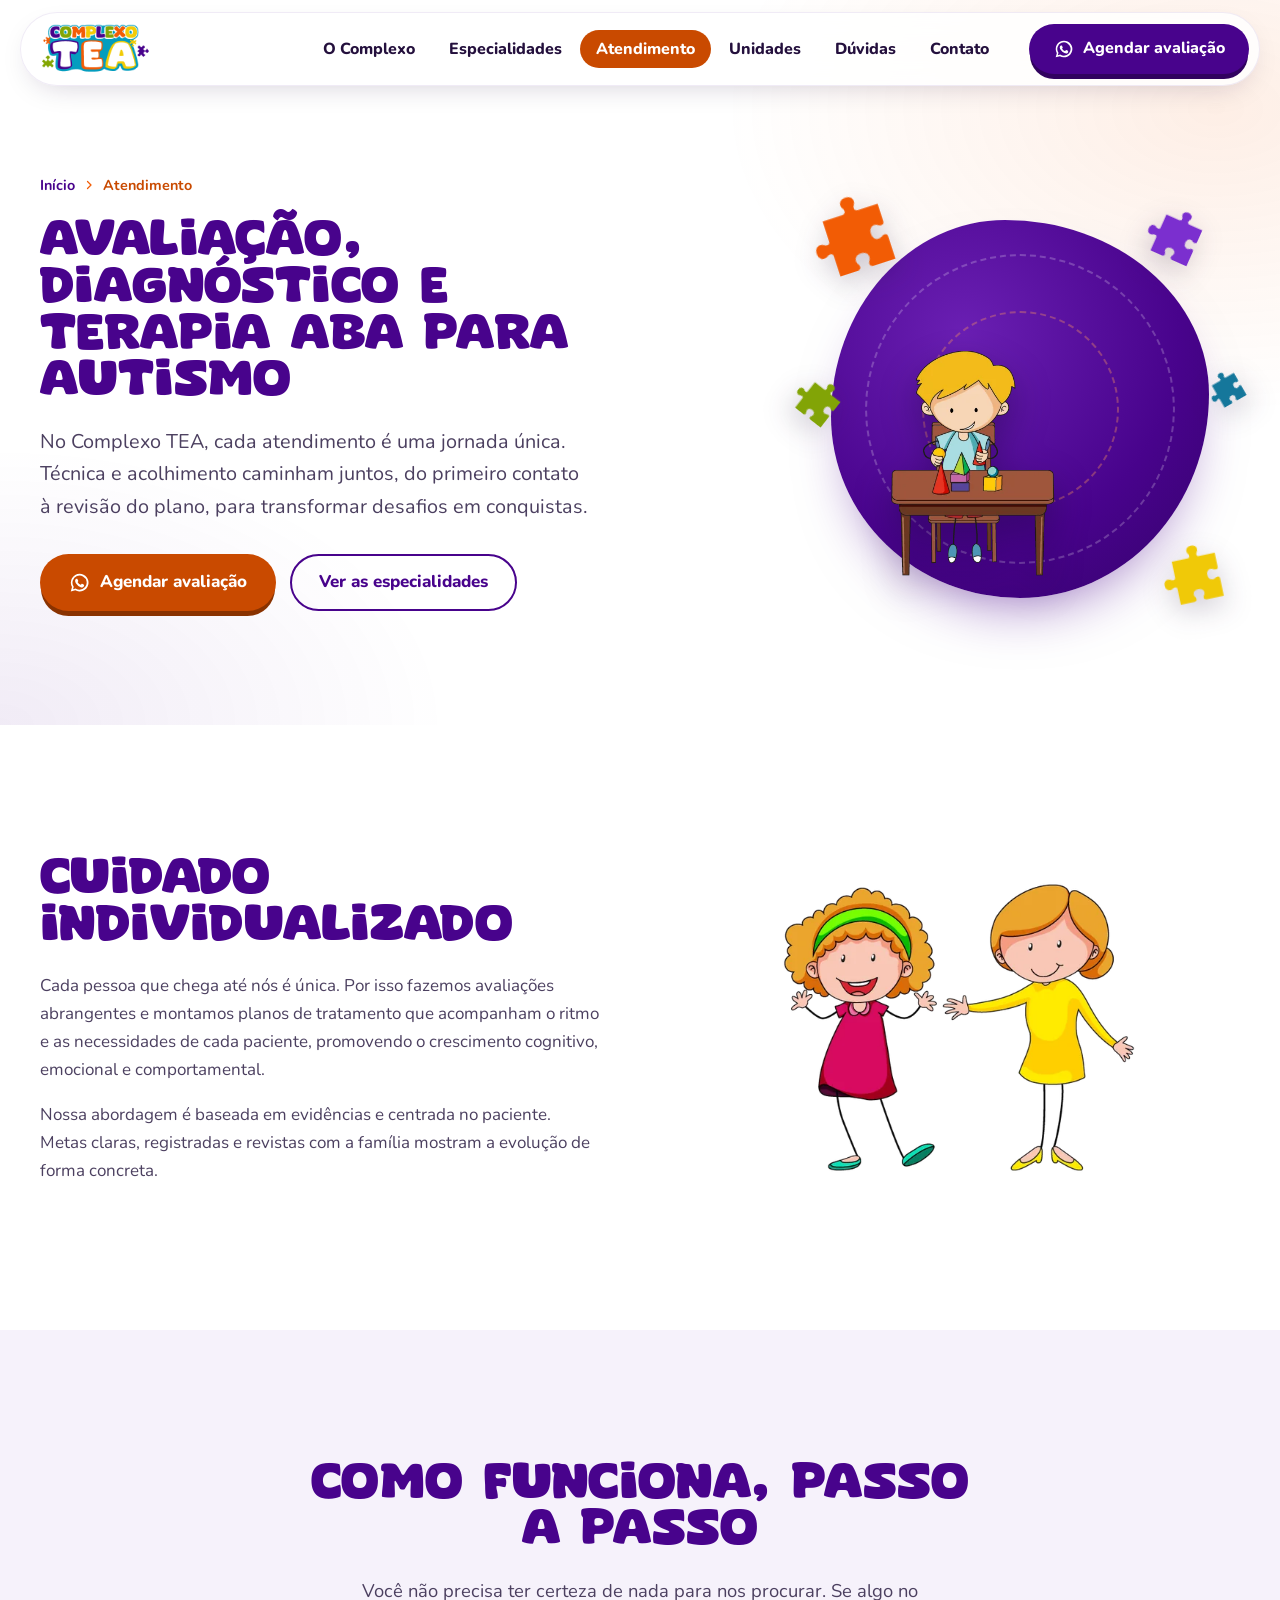
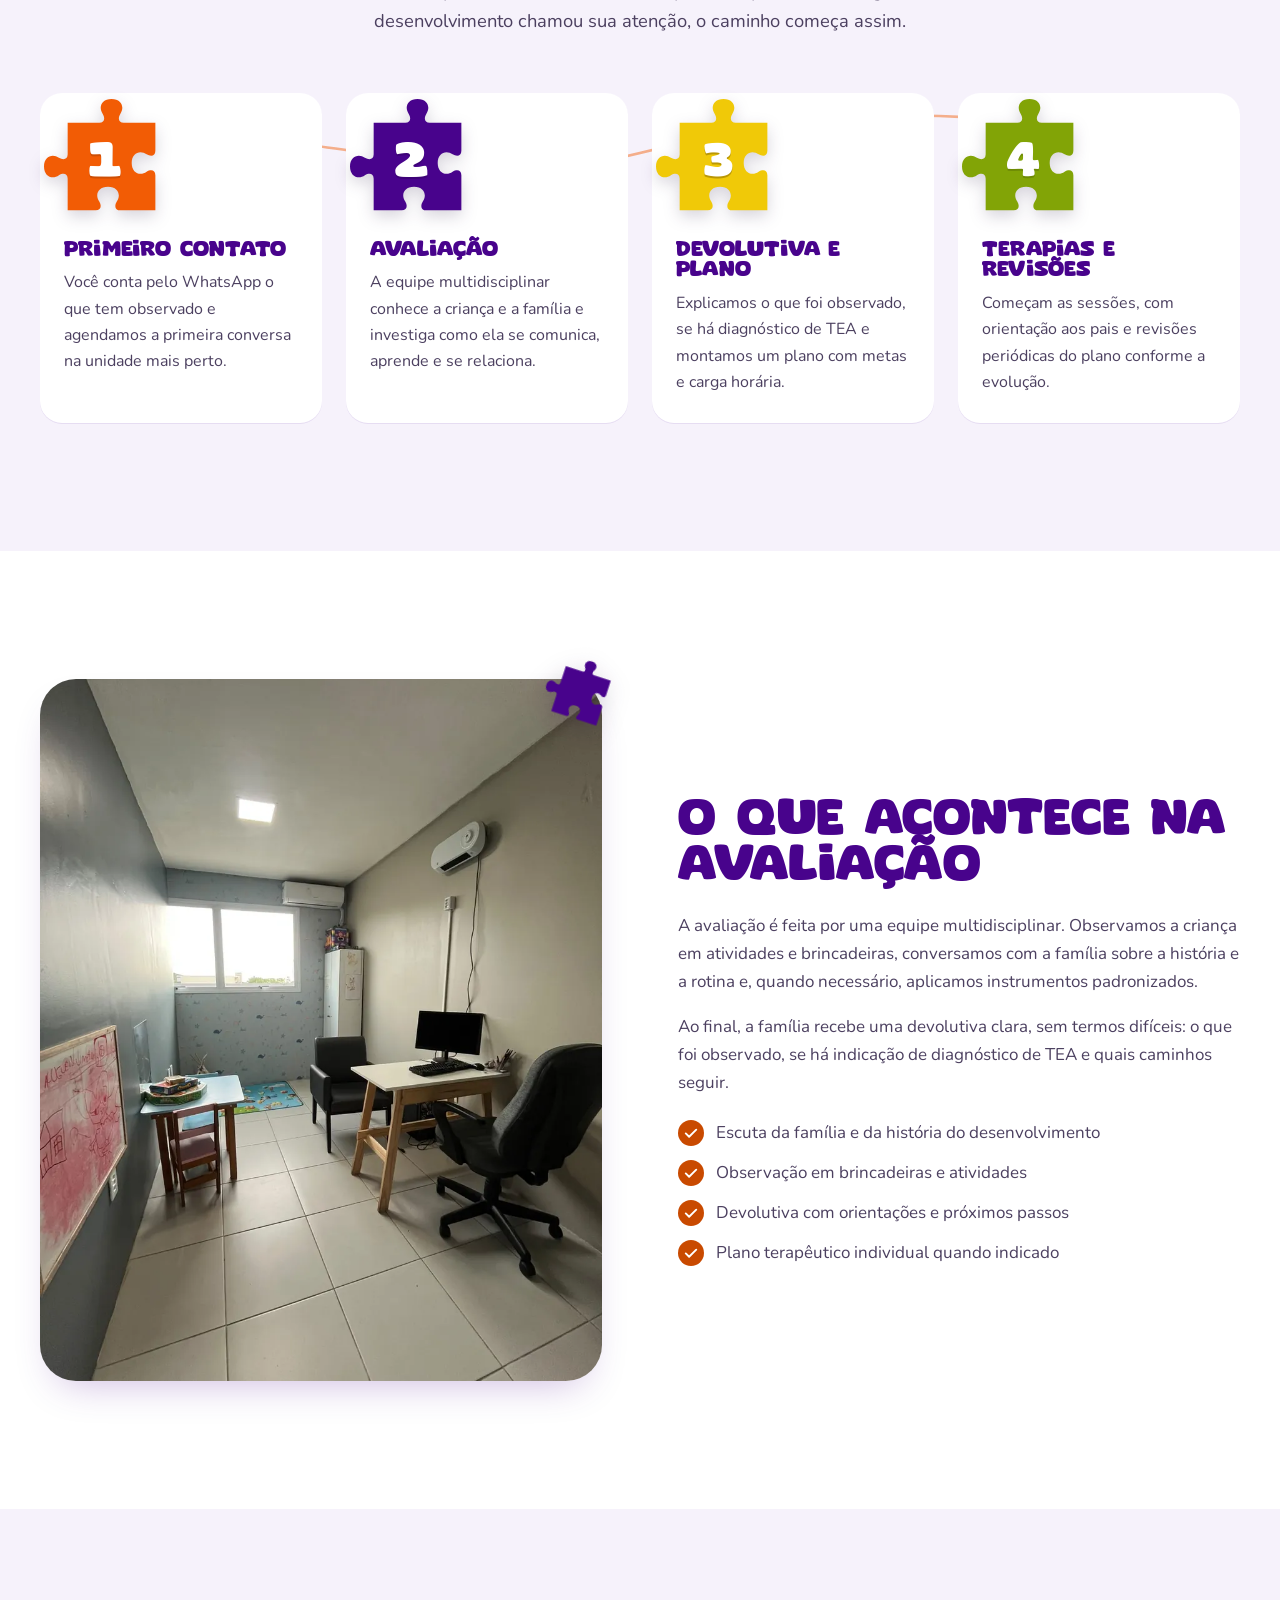
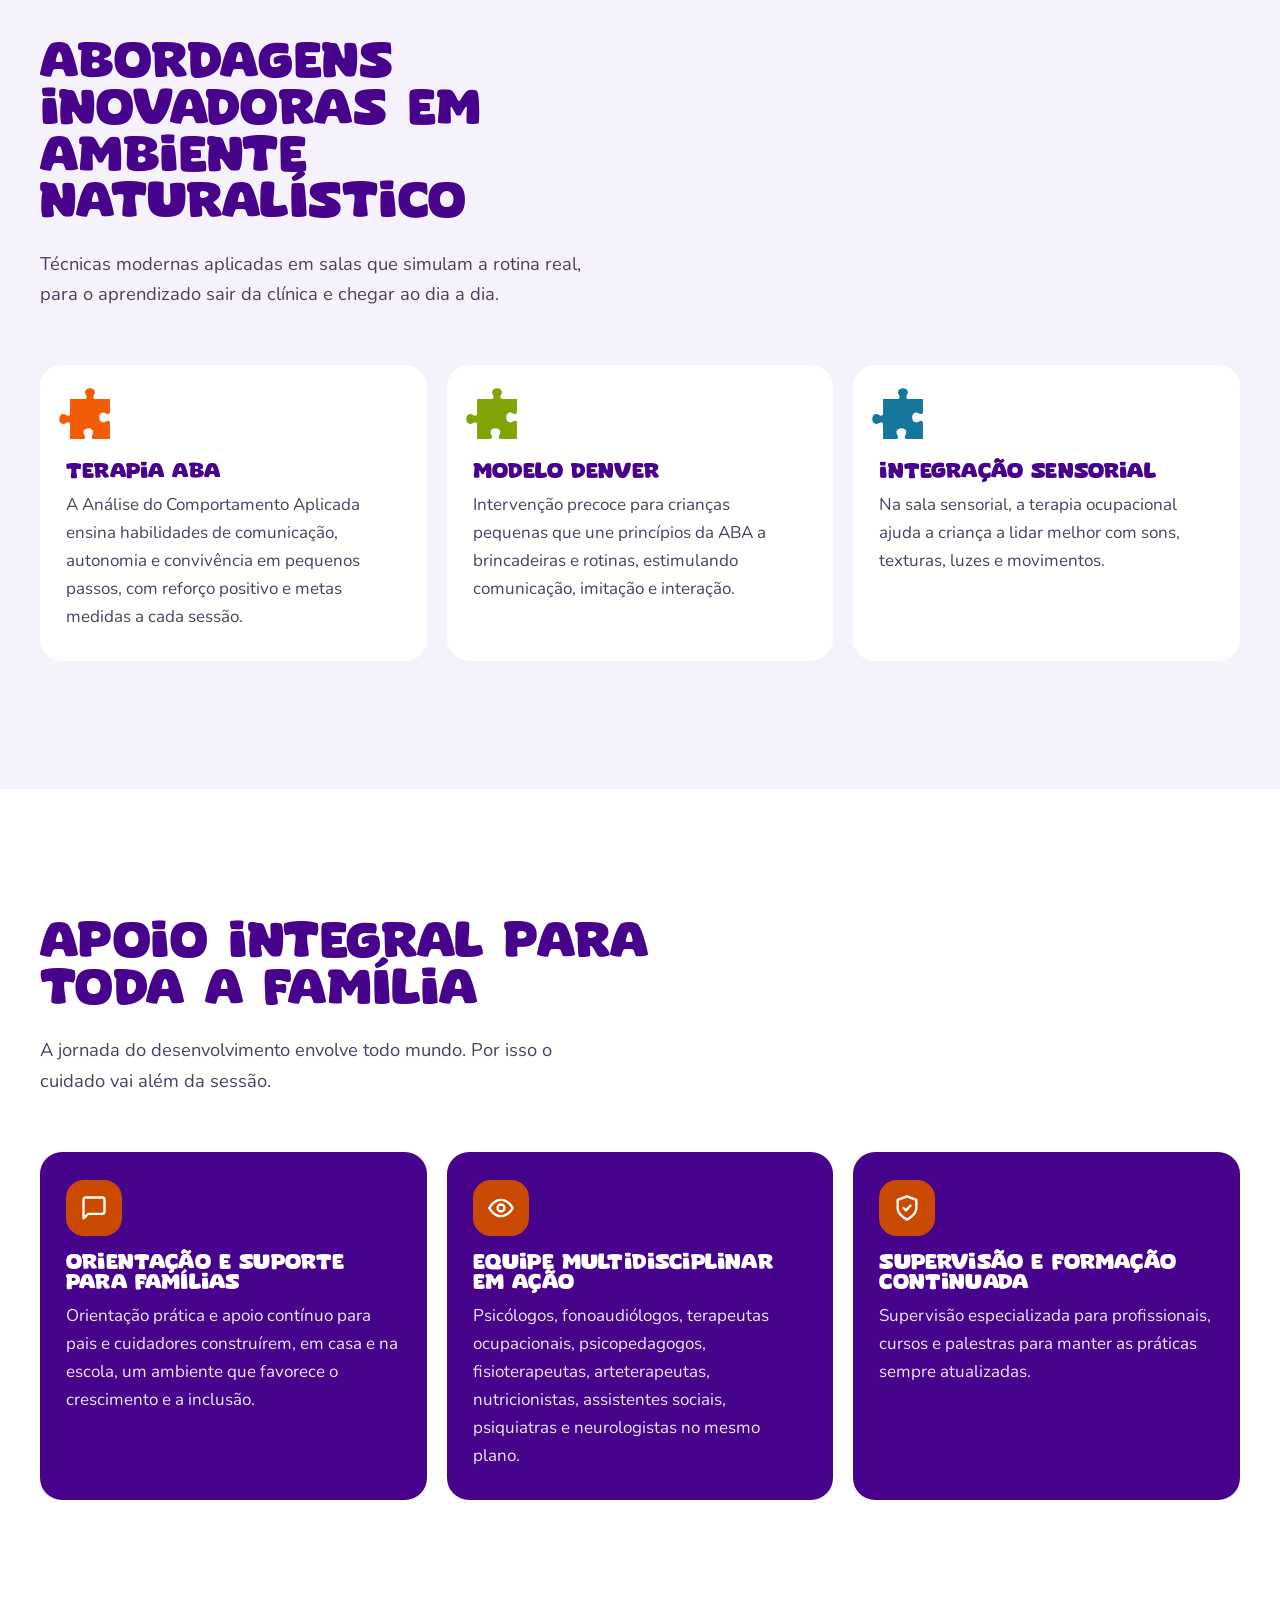
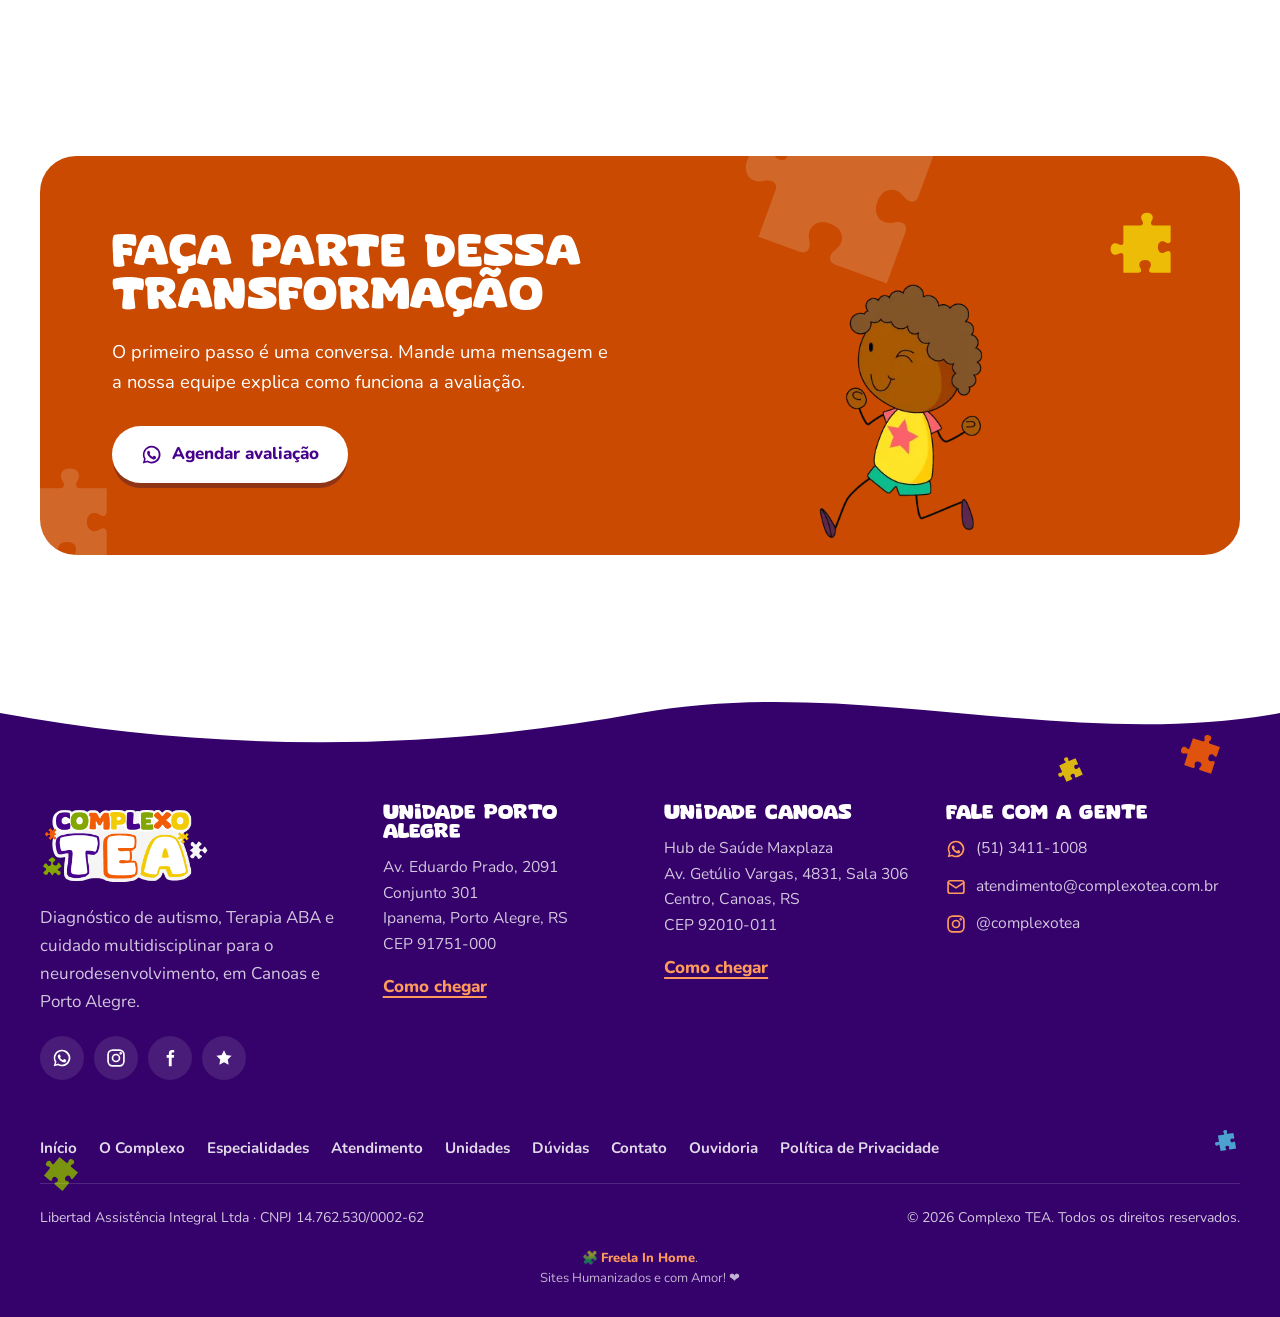
==== commit a81f0d80: "style: cards roxos com ícone laranja no Apoio integral (atendimento) Co-Authored-By: Claude Opus 5.5" ====
--- a/atendimento/index.html
+++ b/atendimento/index.html
@@ -194,7 +194,7 @@
           <h2 class="titulo revela" id="apoio-titulo">Apoio integral para toda a família</h2>
           <p class="cabeca__lede revela">A jornada do desenvolvimento envolve todo mundo. Por isso o cuidado vai além da sessão.</p>
         </div>
-        <div class="cards">
+        <div class="cards cards--roxo">
           <article class="card revela" style="--d:0s"><span class="card__ic" aria-hidden="true"><svg><use href="#ic-chat"/></svg></span><h3>Orientação e suporte para famílias</h3><p>Orientação prática e apoio contínuo para pais e cuidadores construírem, em casa e na escola, um ambiente que favorece o crescimento e a inclusão.</p></article>
           <article class="card revela" style="--d:0.08s"><span class="card__ic card__ic--laranja" aria-hidden="true"><svg><use href="#ic-olho"/></svg></span><h3>Equipe multidisciplinar em ação</h3><p>Psicólogos, fonoaudiólogos, terapeutas ocupacionais, psicopedagogos, fisioterapeutas, arteterapeutas, nutricionistas, assistentes sociais, psiquiatras e neurologistas no mesmo plano.</p></article>
           <article class="card revela" style="--d:0.16s"><span class="card__ic" aria-hidden="true"><svg><use href="#ic-escudo"/></svg></span><h3>Supervisão e formação continuada</h3><p>Supervisão especializada para profissionais, cursos e palestras para manter as práticas sempre atualizadas.</p></article>
--- a/assets/css/main.css
+++ b/assets/css/main.css
@@ -150,7 +150,9 @@
   transition: color .3s;
 }
 .nav__link:nth-of-type(odd) { --c: var(--laranja-esc); }
-.nav__link.is-ativo, .nav__link:hover { color: #fff; }
+/* texto branco só no link que está com a pílula embaixo (o JS marca .is-sob-blob) */
+.nav__link.is-sob-blob { color: #fff; }
+html:not(.js) .nav__link.is-ativo { color: var(--laranja-esc); }
 .nav__blob {
   position: absolute; z-index: 0; top: 0; left: 0; height: 100%;
   width: var(--w, 0); transform: translateX(var(--x, 0));
@@ -653,6 +655,19 @@
 .atalhos a svg { width: 22px; height: 22px; fill: var(--c); }
 .atalhos a:hover { border-color: var(--laranja); transform: translateY(-3px); }
 
+/* atalhos em faixa contínua (especialidades): pausa com o mouse ou o foco */
+.atalhos--faixa {
+  display: block; overflow: hidden; padding: 8px 0;
+  -webkit-mask: linear-gradient(90deg, transparent, #000 6%, #000 94%, transparent);
+  mask: linear-gradient(90deg, transparent, #000 6%, #000 94%, transparent);
+}
+.atalhos__trilho { display: flex; width: max-content; animation: corre 45s linear infinite; }
+.atalhos--faixa:hover .atalhos__trilho, .atalhos--faixa:focus-within .atalhos__trilho { animation-play-state: paused; }
+.atalhos__lista { display: flex; flex: none; gap: 12px; padding-right: 12px; }
+.atalhos__lista a { white-space: nowrap; font-size: 1.05rem; padding: .7em 1.25em .7em .85em; }
+.atalhos__lista a svg { width: 26px; height: 26px; }
+@media (prefers-reduced-motion: reduce) { .atalhos__trilho { animation: none !important; flex-wrap: wrap; width: auto; padding-inline: 20px; } .atalhos--faixa { -webkit-mask: none; mask: none; } }
+
 /* especialidades detalhadas */
 .esp-lista { display: grid; gap: 22px; }
 .esp-item {
@@ -686,6 +701,12 @@
 .card__ic--laranja { background: var(--laranja-esc); }
 .card__link { display: inline-flex; margin-top: 14px; color: var(--laranja-esc); font-weight: 800; text-underline-offset: 4px; }
 a.card { display: block; text-decoration: none; color: inherit; }
+/* variação roxa: card roxo, ícone laranja, textos brancos */
+.cards--roxo .card { background: var(--roxo); box-shadow: none; overflow: hidden; }
+.cards--roxo .card:hover { box-shadow: 0 24px 40px -22px rgba(72, 3, 140, .7); }
+.cards--roxo .card__ic { background: var(--laranja-esc); }
+.cards--roxo .card h3, .cards--roxo .card p { color: #fff; }
+.cards--roxo .card p { opacity: .9; }
 
 /* unidades: página com as duas abertas */
 .unidade + .unidade { margin-top: clamp(48px, 7vw, 80px); }
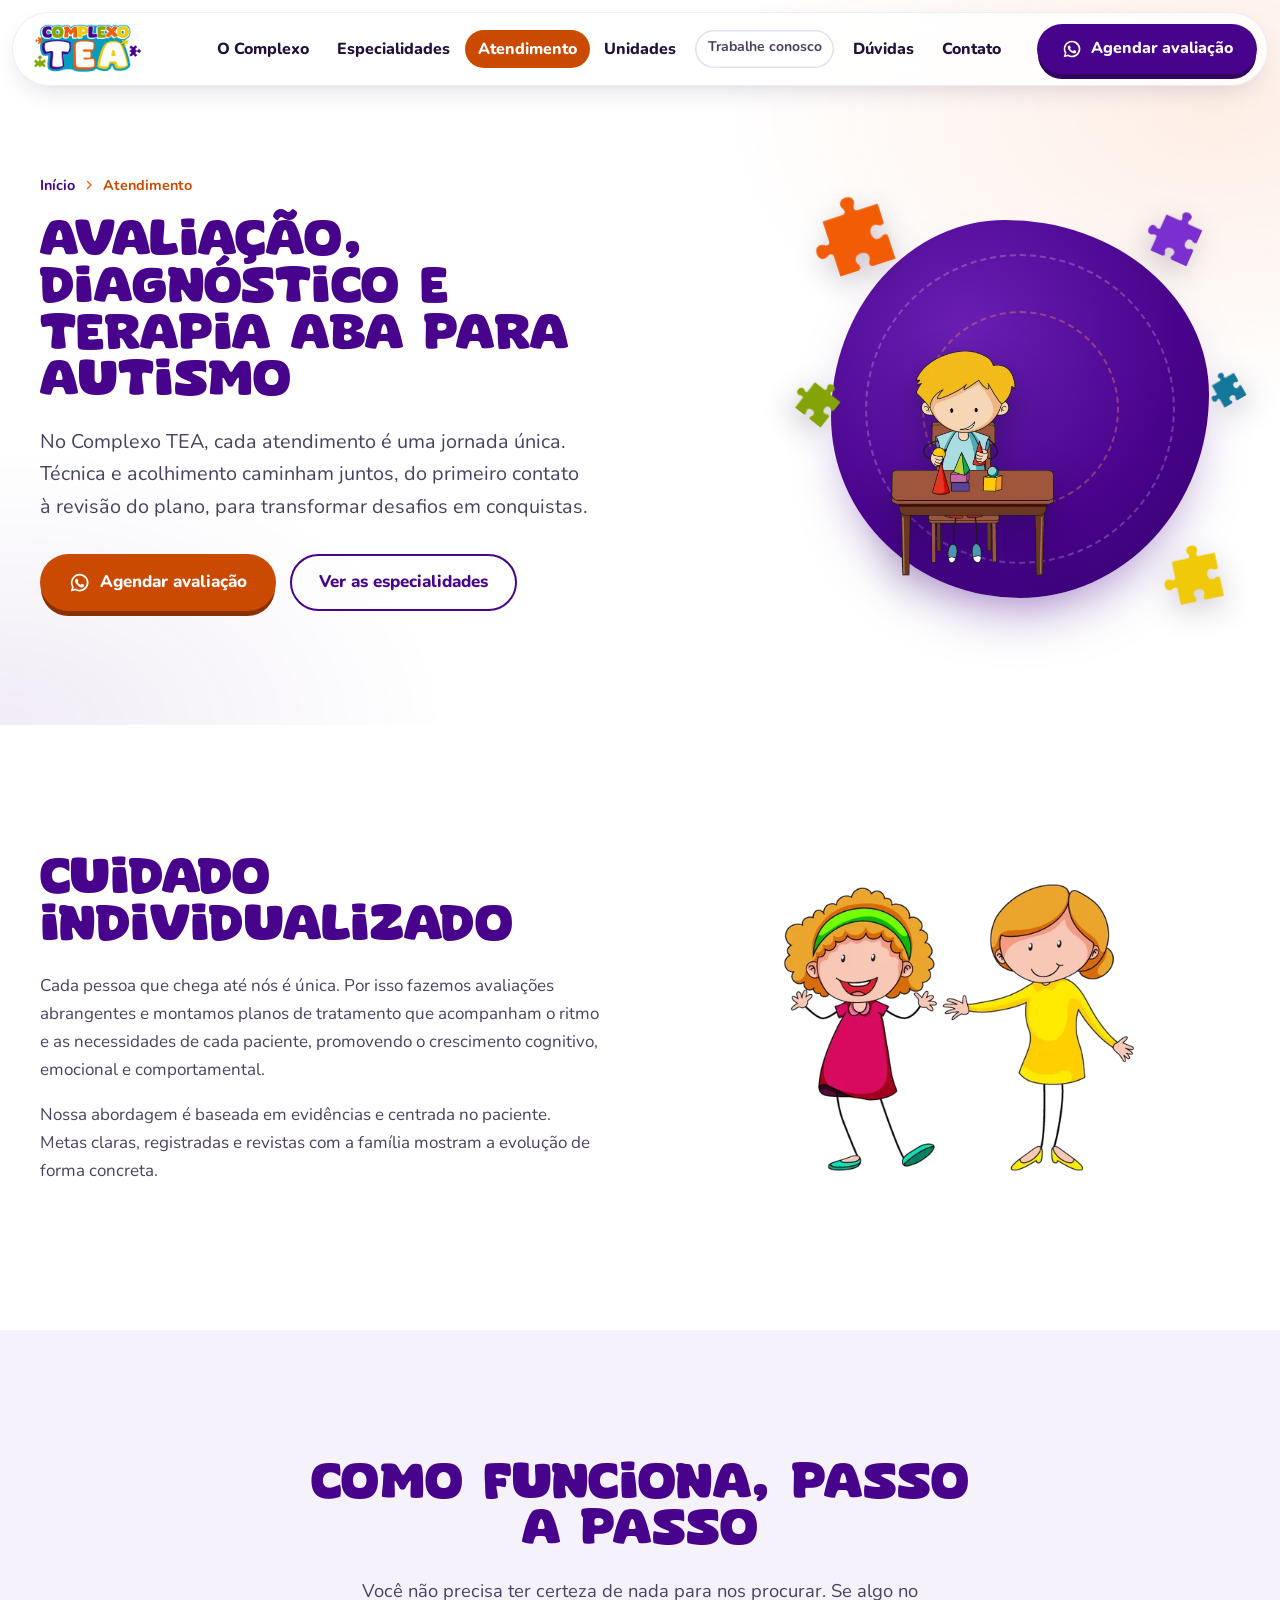
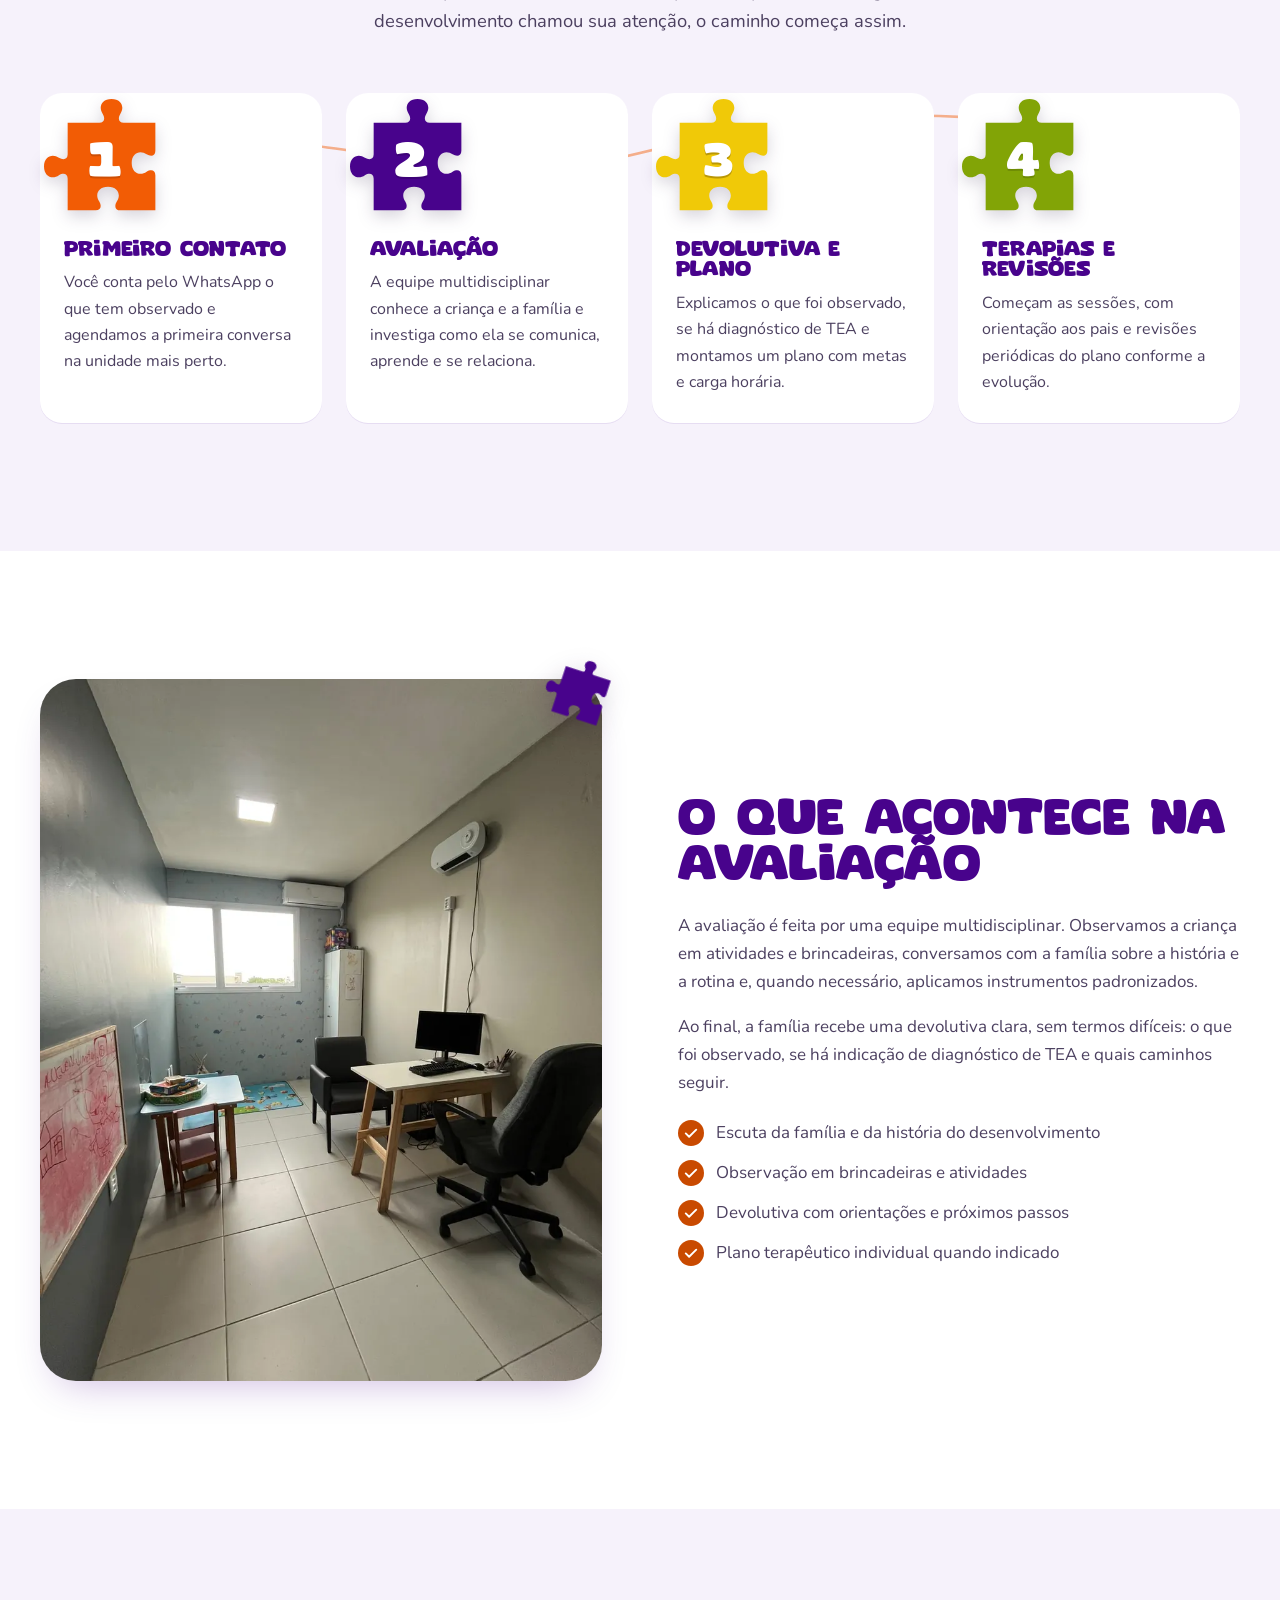
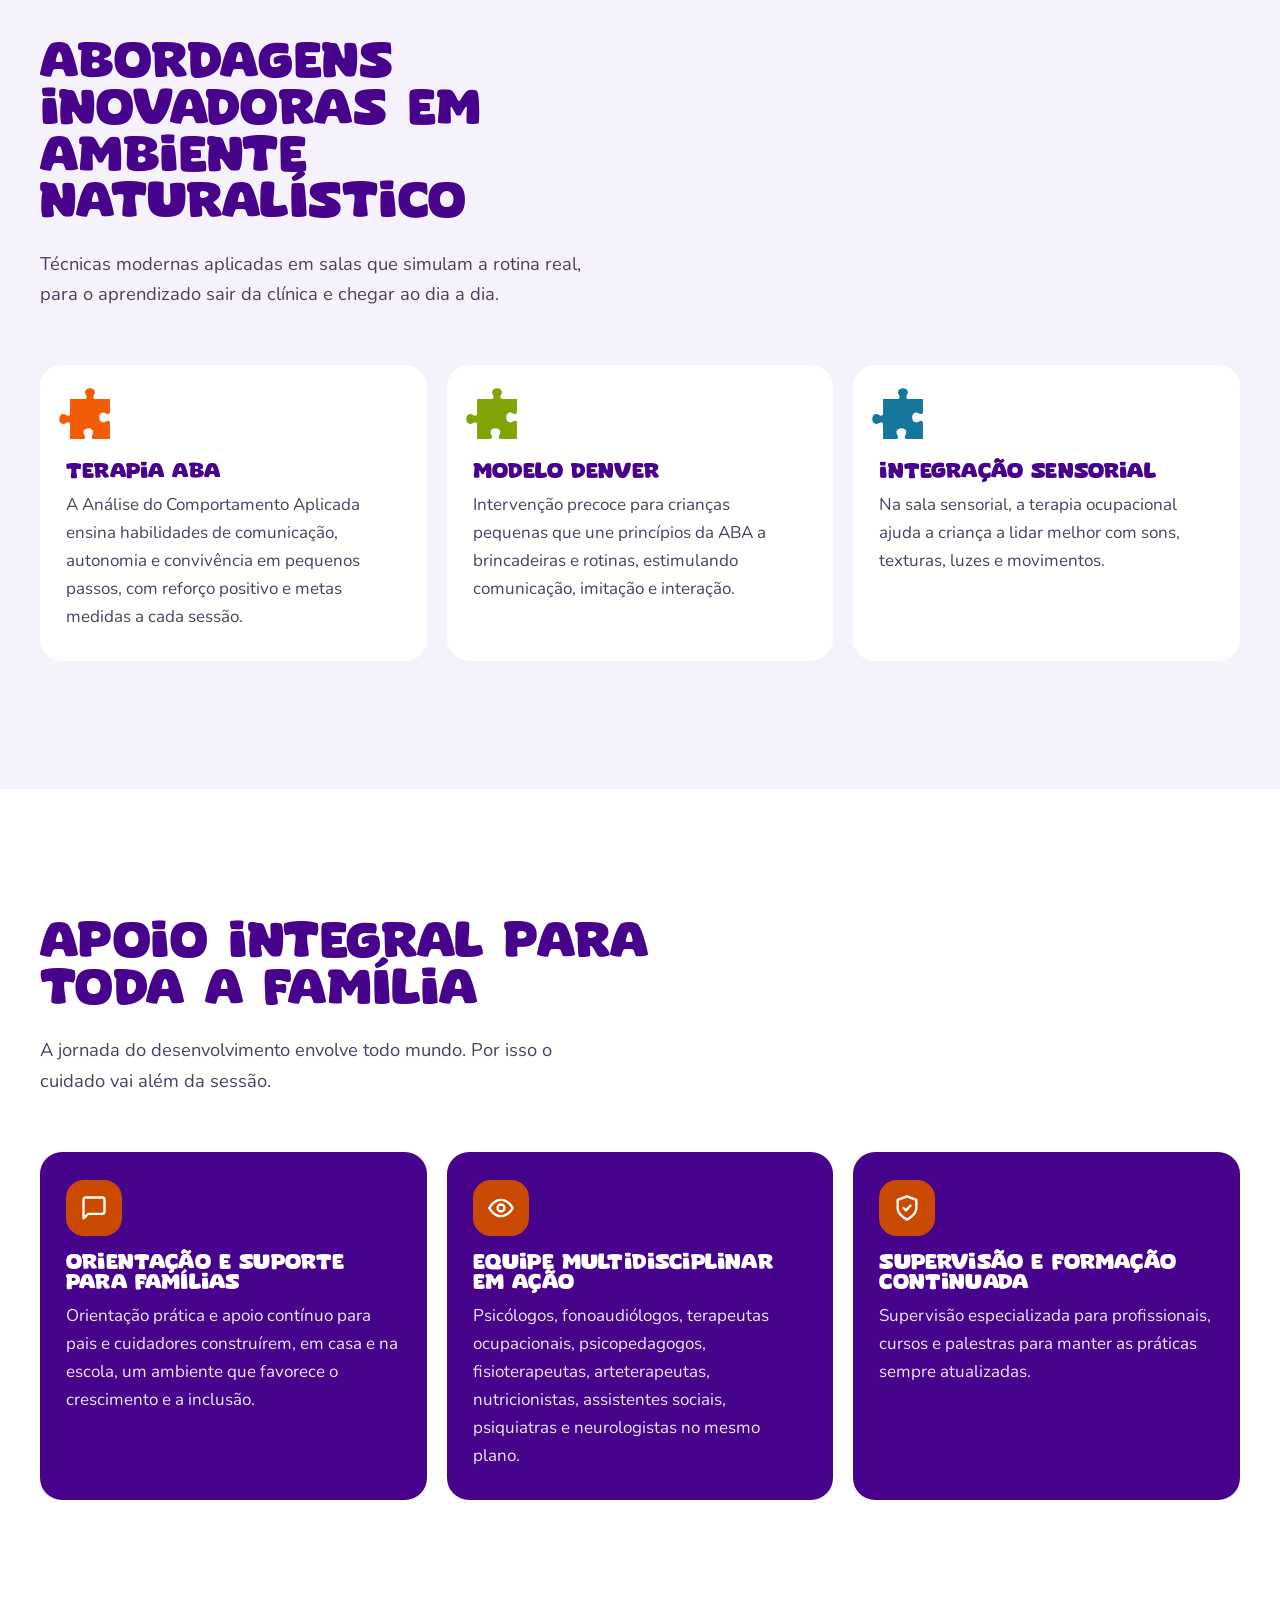
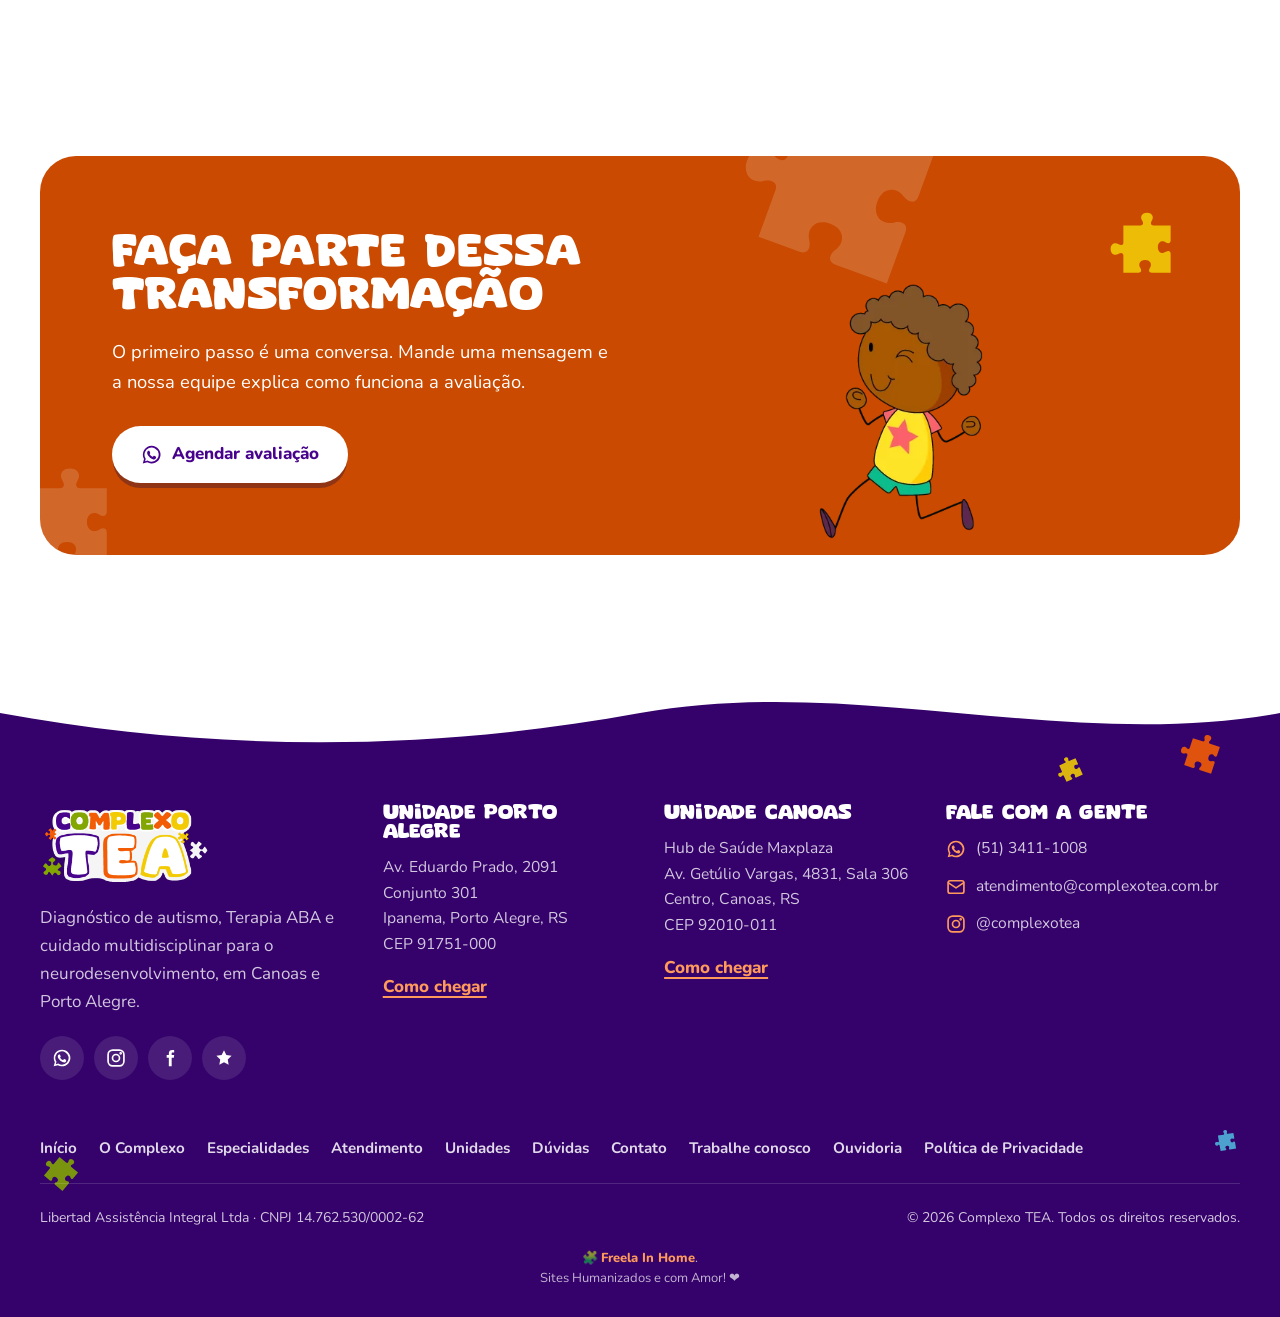
==== commit 26f98cf1: "feat: página Trabalhe conosco e link discreto no menu Banco de talentos com currículo anexo (FormSub" ====
--- a/atendimento/index.html
+++ b/atendimento/index.html
@@ -65,6 +65,7 @@
         <a class="nav__link" href="../especialidades/" data-pagina="especialidades">Especialidades</a>
         <a class="nav__link is-ativo" aria-current="page" href="../atendimento/" data-pagina="atendimento">Atendimento</a>
         <a class="nav__link" href="../unidades/" data-pagina="unidades">Unidades</a>
+        <a class="nav__link nav__link--discreto" href="../trabalhe-conosco/" data-pagina="trabalhe-conosco">Trabalhe conosco</a>
         <a class="nav__link" href="../duvidas/" data-pagina="duvidas">Dúvidas</a>
         <a class="nav__link" href="../contato/" data-pagina="contato">Contato</a>
       </nav>
@@ -90,8 +91,9 @@
       <a class="menu__link" href="../unidades/" style="--i:4" data-cor="amarelo" data-pagina="unidades">Unidades</a>
       <a class="menu__link" href="../duvidas/" style="--i:5" data-cor="laranja" data-pagina="duvidas">Dúvidas</a>
       <a class="menu__link" href="../contato/" style="--i:6" data-cor="verde" data-pagina="contato">Contato</a>
+      <a class="menu__link menu__link--discreto" href="../trabalhe-conosco/" style="--i:7" data-cor="azul" data-pagina="trabalhe-conosco">Trabalhe conosco</a>
     </nav>
-    <div class="menu__foot" style="--i:7">
+    <div class="menu__foot" style="--i:8">
       <a class="btn btn--laranja btn--full" href="https://wa.me/555134111008?text=Ol%C3%A1!%20Vim%20pelo%20site%20do%20Complexo%20TEA%20e%20gostaria%20de%20agendar%20uma%20avalia%C3%A7%C3%A3o." target="_blank" rel="noopener"><svg class="btn__ic" aria-hidden="true"><use href="#ic-whats"/></svg>Agendar avaliação</a>
       <a class="menu__contato" href="tel:+555134111008"><svg aria-hidden="true"><use href="#ic-phone"/></svg>(51) 3411-1008</a>
       <a class="menu__contato" href="https://www.instagram.com/complexotea" target="_blank" rel="noopener"><svg aria-hidden="true"><use href="#ic-insta"/></svg>@complexotea</a>
@@ -265,6 +267,7 @@
       <a href="../unidades/">Unidades</a>
       <a href="../duvidas/">Dúvidas</a>
       <a href="../contato/">Contato</a>
+      <a href="../trabalhe-conosco/">Trabalhe conosco</a>
       <a href="../ouvidoria/">Ouvidoria</a>
       <a href="../politica-de-privacidade/">Política de Privacidade</a>
     </nav>
--- a/assets/css/main.css
+++ b/assets/css/main.css
@@ -127,7 +127,7 @@
 .nav { position: fixed; inset: 12px 0 auto; z-index: 100; pointer-events: none; }
 .nav__bar {
   pointer-events: auto;
-  width: min(1240px, 100% - 24px); margin-inline: auto;
+  width: min(1280px, 100% - 24px); margin-inline: auto;
   display: flex; align-items: center; gap: 20px;
   padding: 8px 10px 8px 18px;
   background: rgba(255, 255, 255, .84);
@@ -145,8 +145,8 @@
 .nav__link {
   --c: var(--roxo);
   position: relative; z-index: 1;
-  padding: .7em 1em; border-radius: 999px;
-  font: 800 1rem/1 var(--f-texto); color: var(--tinta); text-decoration: none;
+  padding: .7em .8em; border-radius: 999px;
+  font: 800 1rem/1 var(--f-texto); color: var(--tinta); text-decoration: none; white-space: nowrap;
   transition: color .3s;
 }
 .nav__link:nth-of-type(odd) { --c: var(--laranja-esc); }
@@ -161,7 +161,11 @@
   transition: transform .5s var(--mola), width .5s var(--mola), background-color .3s, opacity .25s;
 }
 .nav__links.tem-blob .nav__blob { opacity: 1; }
-.nav__cta { margin-left: 4px; }
+.nav__cta { margin-left: 4px; white-space: nowrap; flex: none; }
+.nav__brand { flex: none; }
+.nav__links { flex: none; }
+/* Trabalhe conosco: link secundário, menor e com contorno leve */
+.nav__link--discreto { font-size: .875rem; font-weight: 700; color: var(--texto); box-shadow: inset 0 0 0 1.5px var(--linha); margin-inline: 4px; padding-inline: .9em; }
 
 .nav__burger {
   display: none; margin-left: auto;
@@ -200,6 +204,8 @@
 }
 .menu__link::before { content: ""; width: 22px; height: 22px; flex: none; background: var(--c); -webkit-mask: var(--peca-mask) center / contain no-repeat; mask: var(--peca-mask) center / contain no-repeat; }
 .menu__link[data-cor="roxo"]::before { background: var(--roxo-claro); }
+.menu__link--discreto { font: 800 1.05rem/1.2 var(--f-texto); color: rgba(255, 255, 255, .8); margin-top: 6px; }
+.menu__link--discreto::before { width: 16px; height: 16px; }
 .menu.is-aberto .menu__link, .menu.is-aberto .menu__foot { opacity: 1; transform: none; transition-delay: calc(.18s + var(--i) * .06s); }
 .menu__foot { margin-top: 40px; display: grid; gap: 14px; opacity: 0; transform: translateY(24px); transition: opacity .4s, transform .5s var(--mola); }
 .menu__contato { display: inline-flex; align-items: center; gap: 10px; color: rgba(255,255,255,.85); text-decoration: none; font-weight: 700; }
@@ -745,6 +751,17 @@
   transition: border-color .25s, background-color .25s;
 }
 .campo textarea { min-height: 150px; resize: vertical; }
+.campo select {
+  width: 100%; padding: .85em 2.6em .85em 1em; border-radius: 14px; appearance: none;
+  border: 2px solid var(--linha); font: 600 1rem/1.4 var(--f-texto); color: var(--tinta); cursor: pointer;
+  background: var(--papel) url("data:image/svg+xml,%3Csvg xmlns='http://www.w3.org/2000/svg' viewBox='0 0 24 24' fill='none' stroke='%2348038C' stroke-width='2.5' stroke-linecap='round'%3E%3Cpath d='m6 9 6 6 6-6'/%3E%3C/svg%3E") right 14px center / 18px no-repeat;
+}
+.campo select:focus { outline: none; border-color: var(--roxo); background-color: #fff; }
+.campo__arquivo { padding: .6em !important; cursor: pointer; }
+.campo__arquivo::file-selector-button { margin-right: 12px; padding: .55em 1.1em; border: 0; border-radius: 999px; background: var(--roxo); color: #fff; font: 800 .9rem var(--f-texto); cursor: pointer; }
+.campo__check { display: flex; gap: 12px; align-items: flex-start; margin: 4px 0 24px; font-size: .925rem; cursor: pointer; }
+.campo__check input { width: 22px; height: 22px; flex: none; margin-top: 1px; accent-color: var(--roxo); cursor: pointer; }
+.campo__check a { color: var(--roxo); font-weight: 700; }
 .campo input:focus, .campo textarea:focus { outline: none; border-color: var(--roxo); background: #fff; }
 .opcoes { display: flex; flex-wrap: wrap; gap: 10px; }
 .opcao { position: relative; }
@@ -807,9 +824,19 @@
 }
 
 /* ================================ RESPONSIVO ================================ */
-@media (max-width: 1100px) {
+/* menu compacto em notebooks: 7 links + botão precisam de ~1210px */
+@media (max-width: 1259px) {
+  .nav__bar { gap: 12px; padding-left: 14px; }
+  .nav__brand img { width: 96px; }
+  .nav__link { font-size: .92rem; padding-inline: .6em; }
+  .nav__link--discreto { font-size: .8rem; padding-inline: .75em; }
+  .nav__cta { font-size: .95rem; padding: .75em 1.1em; }
+}
+@media (max-width: 1180px) {
   .nav__links, .nav__cta { display: none; }
   .nav__burger { display: block; }
+}
+@media (max-width: 1100px) {
   .esp-grade { grid-template-columns: repeat(3, 1fr); }
   .unidade { grid-template-columns: 1fr; }
   .unidade__acoes { grid-template-columns: 1fr 1fr; }
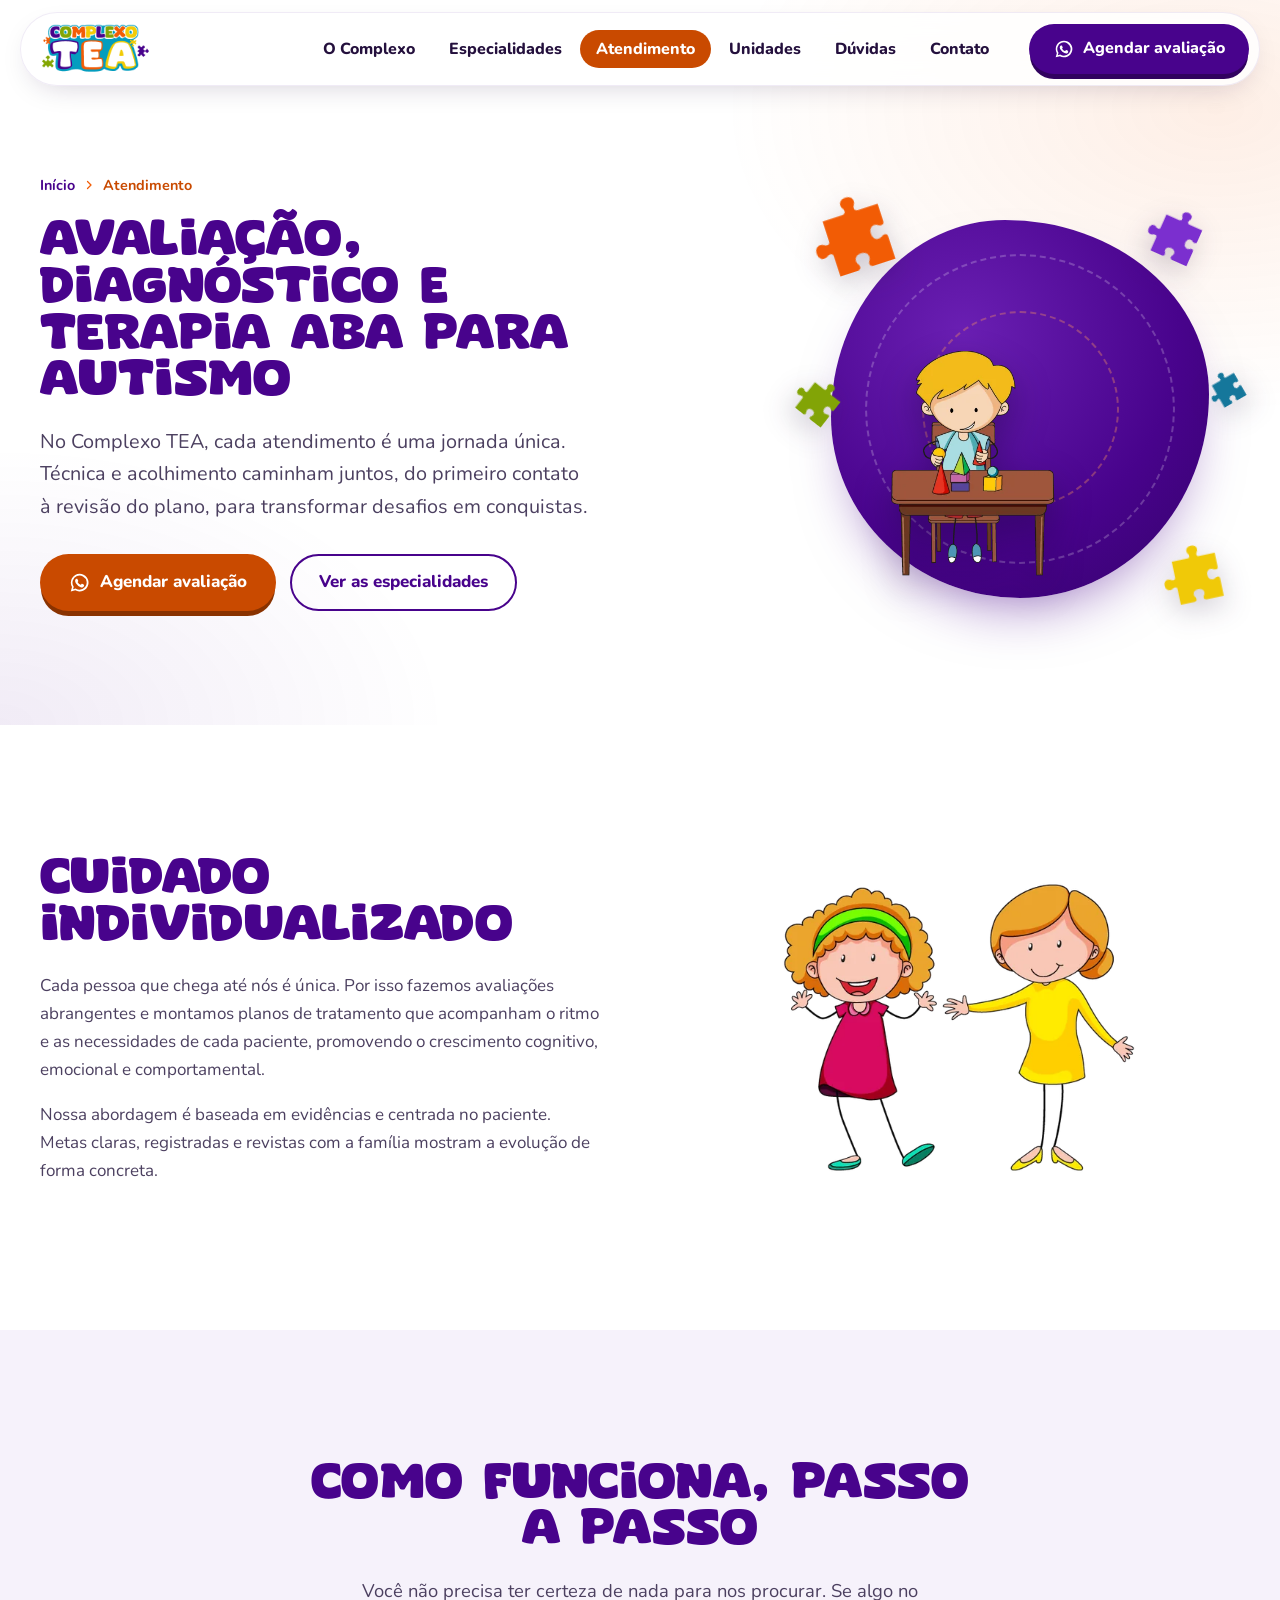
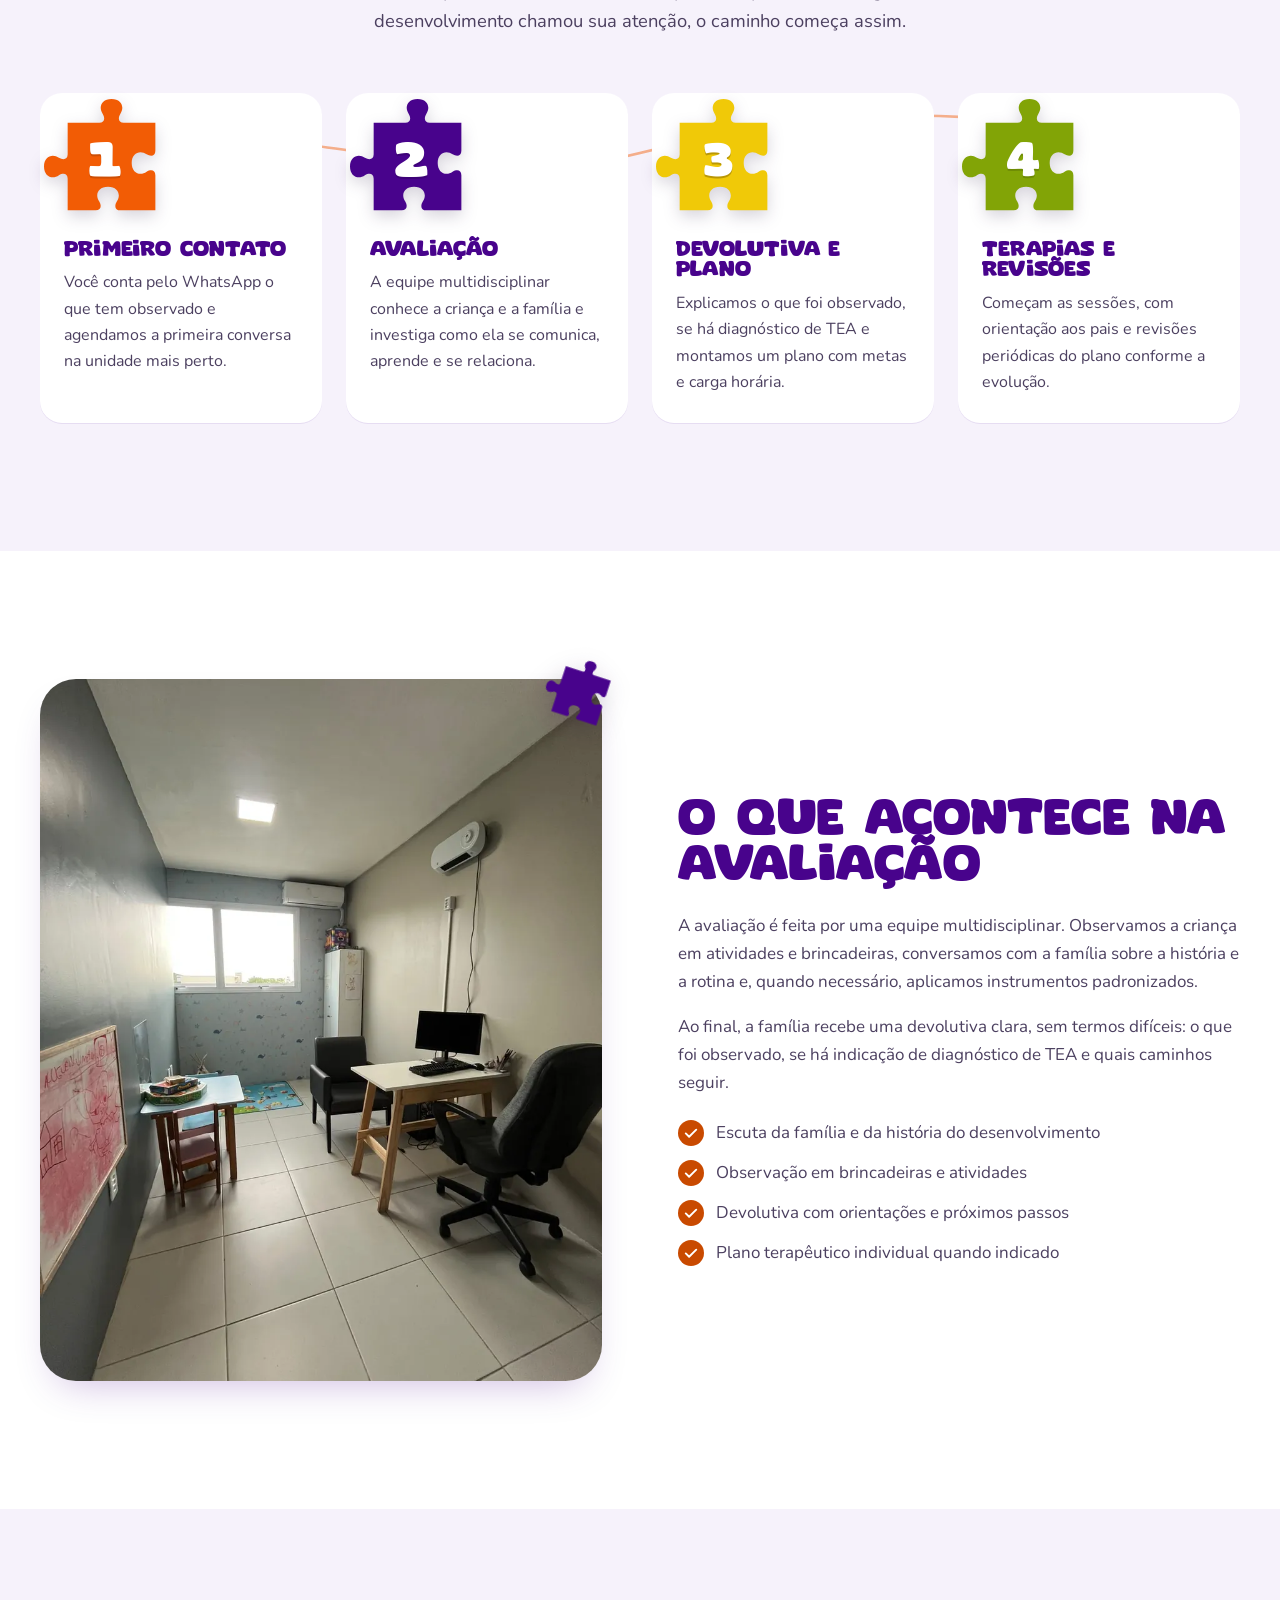
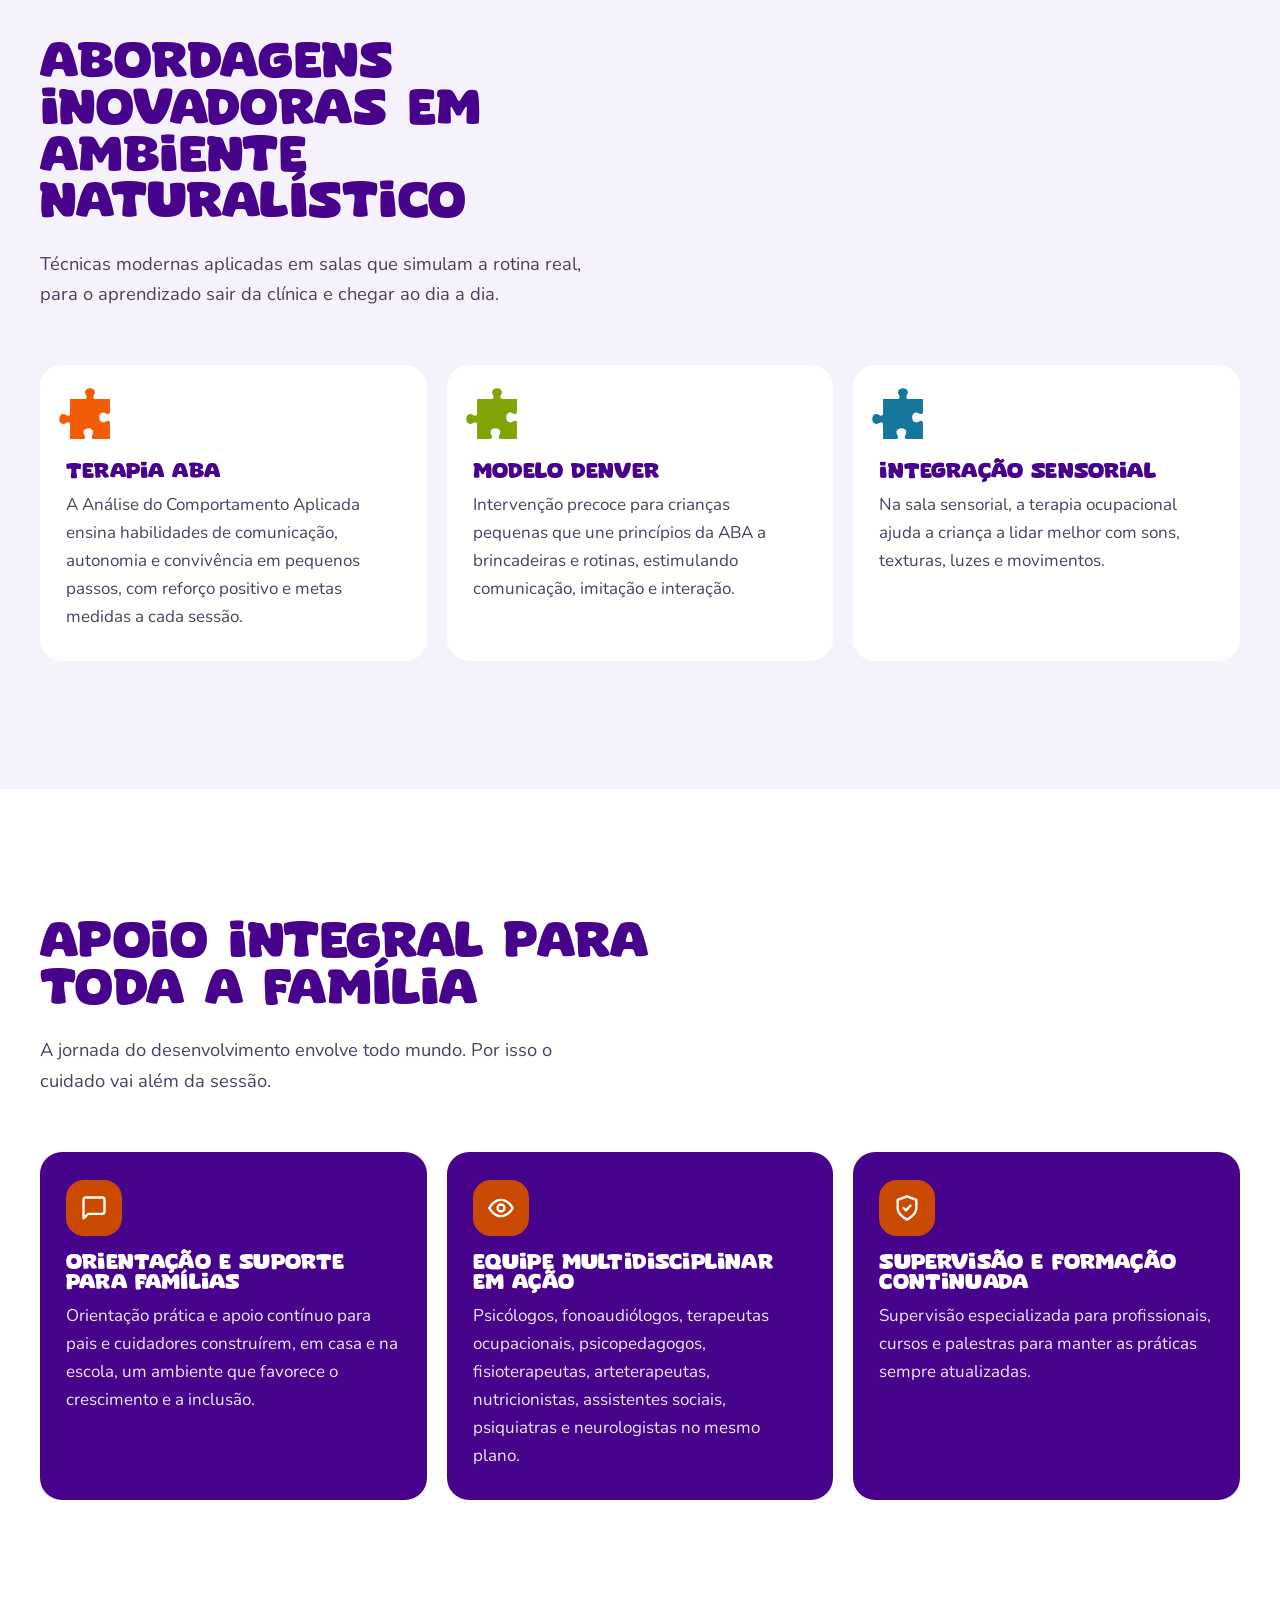
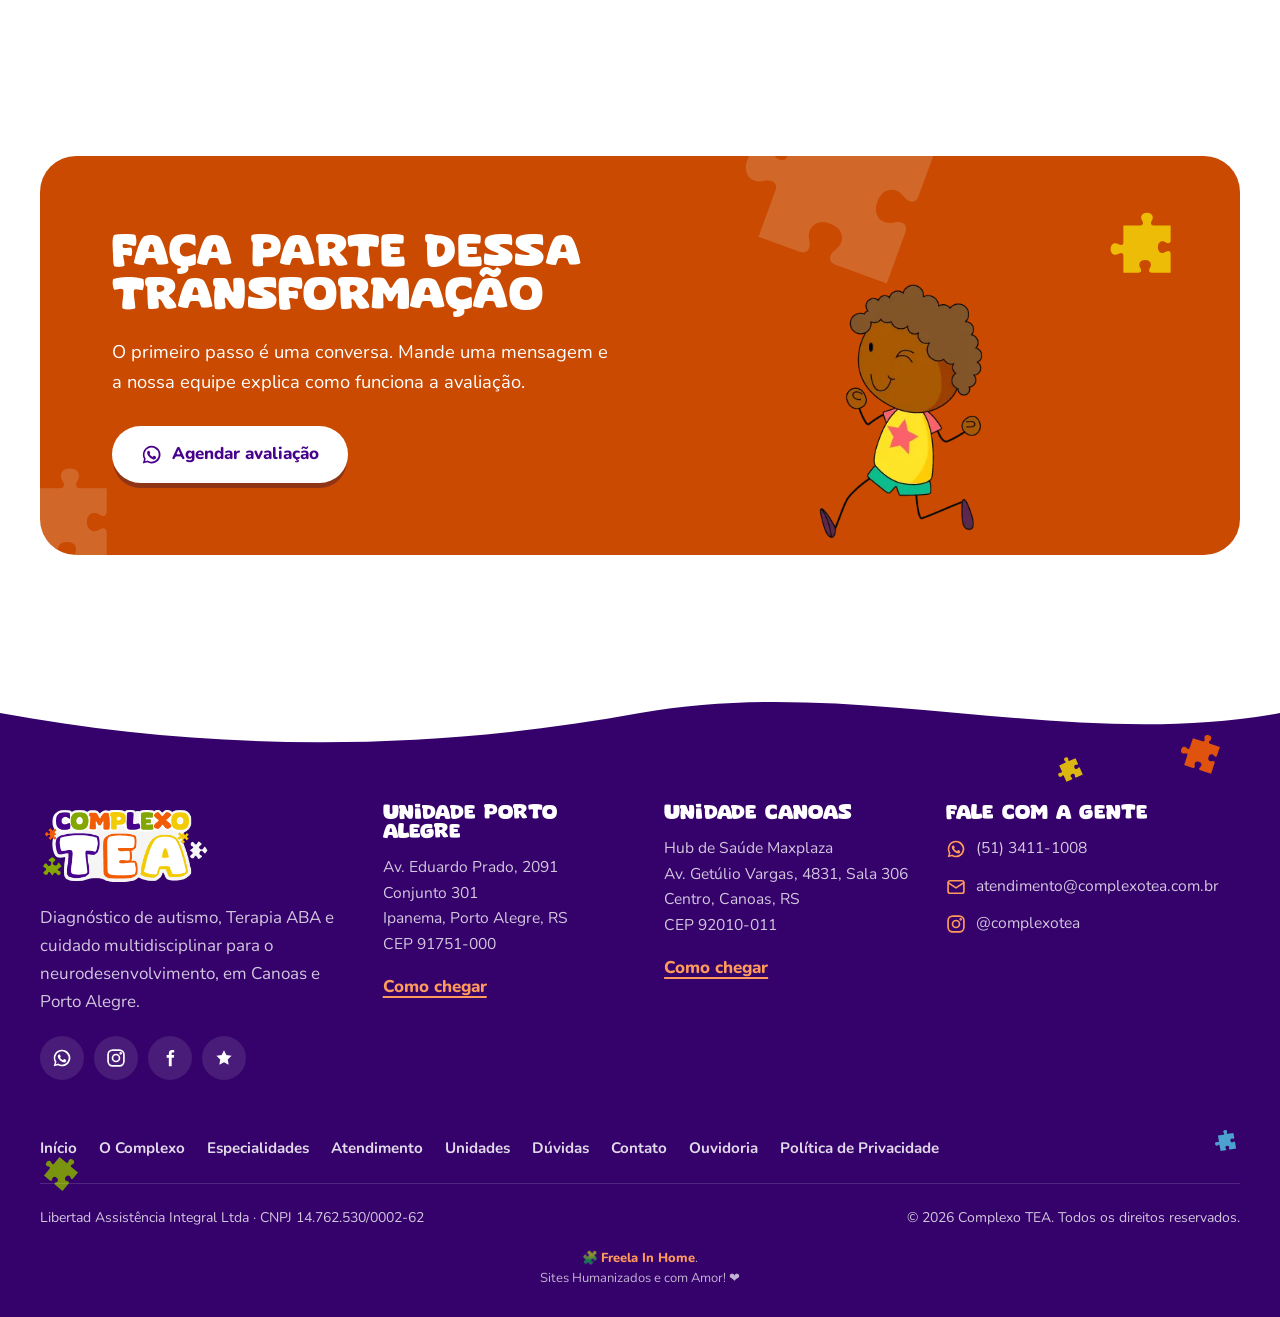
==== commit ec048f6c: "revert: remove Trabalhe conosco (pedido feito na sessão errada) Desfaz 26f98cf: página trabalhe-cono" ====
--- a/atendimento/index.html
+++ b/atendimento/index.html
@@ -65,7 +65,6 @@
         <a class="nav__link" href="../especialidades/" data-pagina="especialidades">Especialidades</a>
         <a class="nav__link is-ativo" aria-current="page" href="../atendimento/" data-pagina="atendimento">Atendimento</a>
         <a class="nav__link" href="../unidades/" data-pagina="unidades">Unidades</a>
-        <a class="nav__link nav__link--discreto" href="../trabalhe-conosco/" data-pagina="trabalhe-conosco">Trabalhe conosco</a>
         <a class="nav__link" href="../duvidas/" data-pagina="duvidas">Dúvidas</a>
         <a class="nav__link" href="../contato/" data-pagina="contato">Contato</a>
       </nav>
@@ -91,9 +90,8 @@
       <a class="menu__link" href="../unidades/" style="--i:4" data-cor="amarelo" data-pagina="unidades">Unidades</a>
       <a class="menu__link" href="../duvidas/" style="--i:5" data-cor="laranja" data-pagina="duvidas">Dúvidas</a>
       <a class="menu__link" href="../contato/" style="--i:6" data-cor="verde" data-pagina="contato">Contato</a>
-      <a class="menu__link menu__link--discreto" href="../trabalhe-conosco/" style="--i:7" data-cor="azul" data-pagina="trabalhe-conosco">Trabalhe conosco</a>
     </nav>
-    <div class="menu__foot" style="--i:8">
+    <div class="menu__foot" style="--i:7">
       <a class="btn btn--laranja btn--full" href="https://wa.me/555134111008?text=Ol%C3%A1!%20Vim%20pelo%20site%20do%20Complexo%20TEA%20e%20gostaria%20de%20agendar%20uma%20avalia%C3%A7%C3%A3o." target="_blank" rel="noopener"><svg class="btn__ic" aria-hidden="true"><use href="#ic-whats"/></svg>Agendar avaliação</a>
       <a class="menu__contato" href="tel:+555134111008"><svg aria-hidden="true"><use href="#ic-phone"/></svg>(51) 3411-1008</a>
       <a class="menu__contato" href="https://www.instagram.com/complexotea" target="_blank" rel="noopener"><svg aria-hidden="true"><use href="#ic-insta"/></svg>@complexotea</a>
@@ -267,7 +265,6 @@
       <a href="../unidades/">Unidades</a>
       <a href="../duvidas/">Dúvidas</a>
       <a href="../contato/">Contato</a>
-      <a href="../trabalhe-conosco/">Trabalhe conosco</a>
       <a href="../ouvidoria/">Ouvidoria</a>
       <a href="../politica-de-privacidade/">Política de Privacidade</a>
     </nav>
--- a/assets/css/main.css
+++ b/assets/css/main.css
@@ -127,7 +127,7 @@
 .nav { position: fixed; inset: 12px 0 auto; z-index: 100; pointer-events: none; }
 .nav__bar {
   pointer-events: auto;
-  width: min(1280px, 100% - 24px); margin-inline: auto;
+  width: min(1240px, 100% - 24px); margin-inline: auto;
   display: flex; align-items: center; gap: 20px;
   padding: 8px 10px 8px 18px;
   background: rgba(255, 255, 255, .84);
@@ -145,8 +145,8 @@
 .nav__link {
   --c: var(--roxo);
   position: relative; z-index: 1;
-  padding: .7em .8em; border-radius: 999px;
-  font: 800 1rem/1 var(--f-texto); color: var(--tinta); text-decoration: none; white-space: nowrap;
+  padding: .7em 1em; border-radius: 999px;
+  font: 800 1rem/1 var(--f-texto); color: var(--tinta); text-decoration: none;
   transition: color .3s;
 }
 .nav__link:nth-of-type(odd) { --c: var(--laranja-esc); }
@@ -161,11 +161,7 @@
   transition: transform .5s var(--mola), width .5s var(--mola), background-color .3s, opacity .25s;
 }
 .nav__links.tem-blob .nav__blob { opacity: 1; }
-.nav__cta { margin-left: 4px; white-space: nowrap; flex: none; }
-.nav__brand { flex: none; }
-.nav__links { flex: none; }
-/* Trabalhe conosco: link secundário, menor e com contorno leve */
-.nav__link--discreto { font-size: .875rem; font-weight: 700; color: var(--texto); box-shadow: inset 0 0 0 1.5px var(--linha); margin-inline: 4px; padding-inline: .9em; }
+.nav__cta { margin-left: 4px; }
 
 .nav__burger {
   display: none; margin-left: auto;
@@ -204,8 +200,6 @@
 }
 .menu__link::before { content: ""; width: 22px; height: 22px; flex: none; background: var(--c); -webkit-mask: var(--peca-mask) center / contain no-repeat; mask: var(--peca-mask) center / contain no-repeat; }
 .menu__link[data-cor="roxo"]::before { background: var(--roxo-claro); }
-.menu__link--discreto { font: 800 1.05rem/1.2 var(--f-texto); color: rgba(255, 255, 255, .8); margin-top: 6px; }
-.menu__link--discreto::before { width: 16px; height: 16px; }
 .menu.is-aberto .menu__link, .menu.is-aberto .menu__foot { opacity: 1; transform: none; transition-delay: calc(.18s + var(--i) * .06s); }
 .menu__foot { margin-top: 40px; display: grid; gap: 14px; opacity: 0; transform: translateY(24px); transition: opacity .4s, transform .5s var(--mola); }
 .menu__contato { display: inline-flex; align-items: center; gap: 10px; color: rgba(255,255,255,.85); text-decoration: none; font-weight: 700; }
@@ -751,17 +745,6 @@
   transition: border-color .25s, background-color .25s;
 }
 .campo textarea { min-height: 150px; resize: vertical; }
-.campo select {
-  width: 100%; padding: .85em 2.6em .85em 1em; border-radius: 14px; appearance: none;
-  border: 2px solid var(--linha); font: 600 1rem/1.4 var(--f-texto); color: var(--tinta); cursor: pointer;
-  background: var(--papel) url("data:image/svg+xml,%3Csvg xmlns='http://www.w3.org/2000/svg' viewBox='0 0 24 24' fill='none' stroke='%2348038C' stroke-width='2.5' stroke-linecap='round'%3E%3Cpath d='m6 9 6 6 6-6'/%3E%3C/svg%3E") right 14px center / 18px no-repeat;
-}
-.campo select:focus { outline: none; border-color: var(--roxo); background-color: #fff; }
-.campo__arquivo { padding: .6em !important; cursor: pointer; }
-.campo__arquivo::file-selector-button { margin-right: 12px; padding: .55em 1.1em; border: 0; border-radius: 999px; background: var(--roxo); color: #fff; font: 800 .9rem var(--f-texto); cursor: pointer; }
-.campo__check { display: flex; gap: 12px; align-items: flex-start; margin: 4px 0 24px; font-size: .925rem; cursor: pointer; }
-.campo__check input { width: 22px; height: 22px; flex: none; margin-top: 1px; accent-color: var(--roxo); cursor: pointer; }
-.campo__check a { color: var(--roxo); font-weight: 700; }
 .campo input:focus, .campo textarea:focus { outline: none; border-color: var(--roxo); background: #fff; }
 .opcoes { display: flex; flex-wrap: wrap; gap: 10px; }
 .opcao { position: relative; }
@@ -824,19 +807,9 @@
 }
 
 /* ================================ RESPONSIVO ================================ */
-/* menu compacto em notebooks: 7 links + botão precisam de ~1210px */
-@media (max-width: 1259px) {
-  .nav__bar { gap: 12px; padding-left: 14px; }
-  .nav__brand img { width: 96px; }
-  .nav__link { font-size: .92rem; padding-inline: .6em; }
-  .nav__link--discreto { font-size: .8rem; padding-inline: .75em; }
-  .nav__cta { font-size: .95rem; padding: .75em 1.1em; }
-}
-@media (max-width: 1180px) {
+@media (max-width: 1100px) {
   .nav__links, .nav__cta { display: none; }
   .nav__burger { display: block; }
-}
-@media (max-width: 1100px) {
   .esp-grade { grid-template-columns: repeat(3, 1fr); }
   .unidade { grid-template-columns: 1fr; }
   .unidade__acoes { grid-template-columns: 1fr 1fr; }
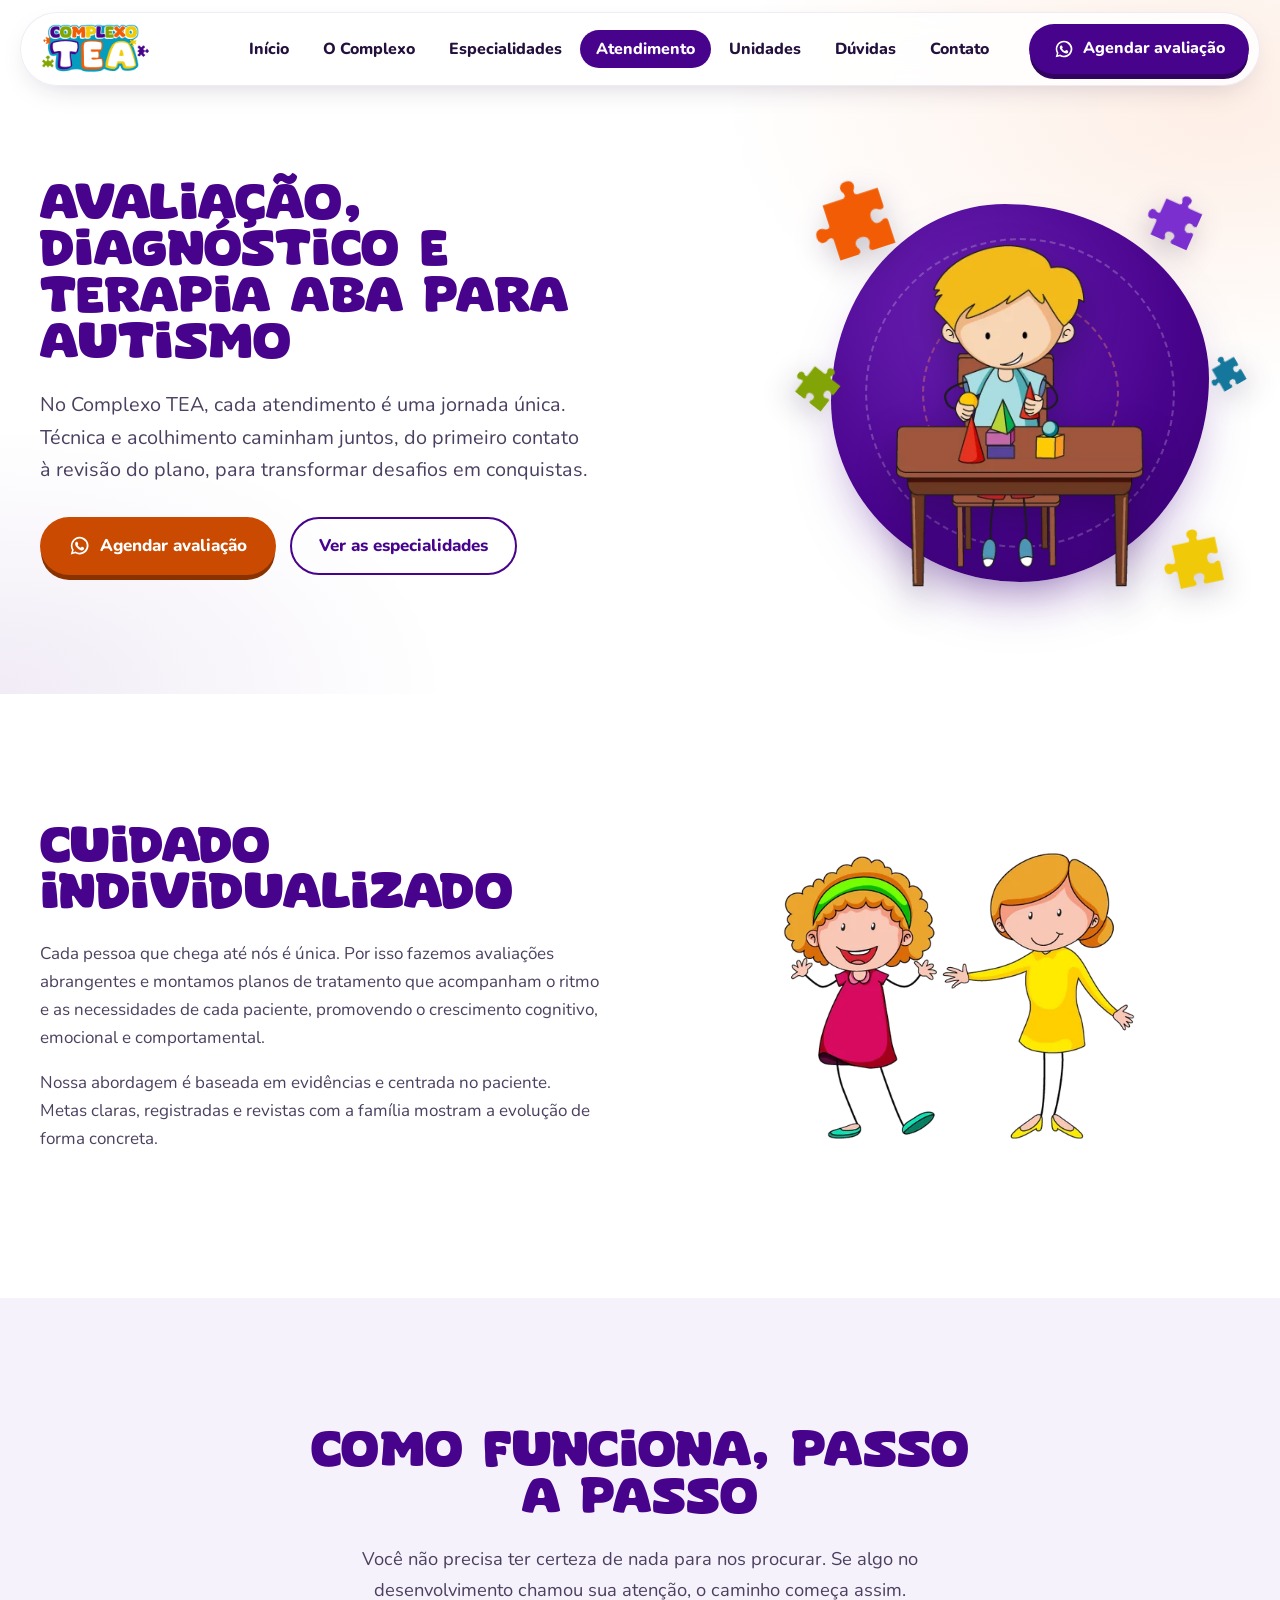
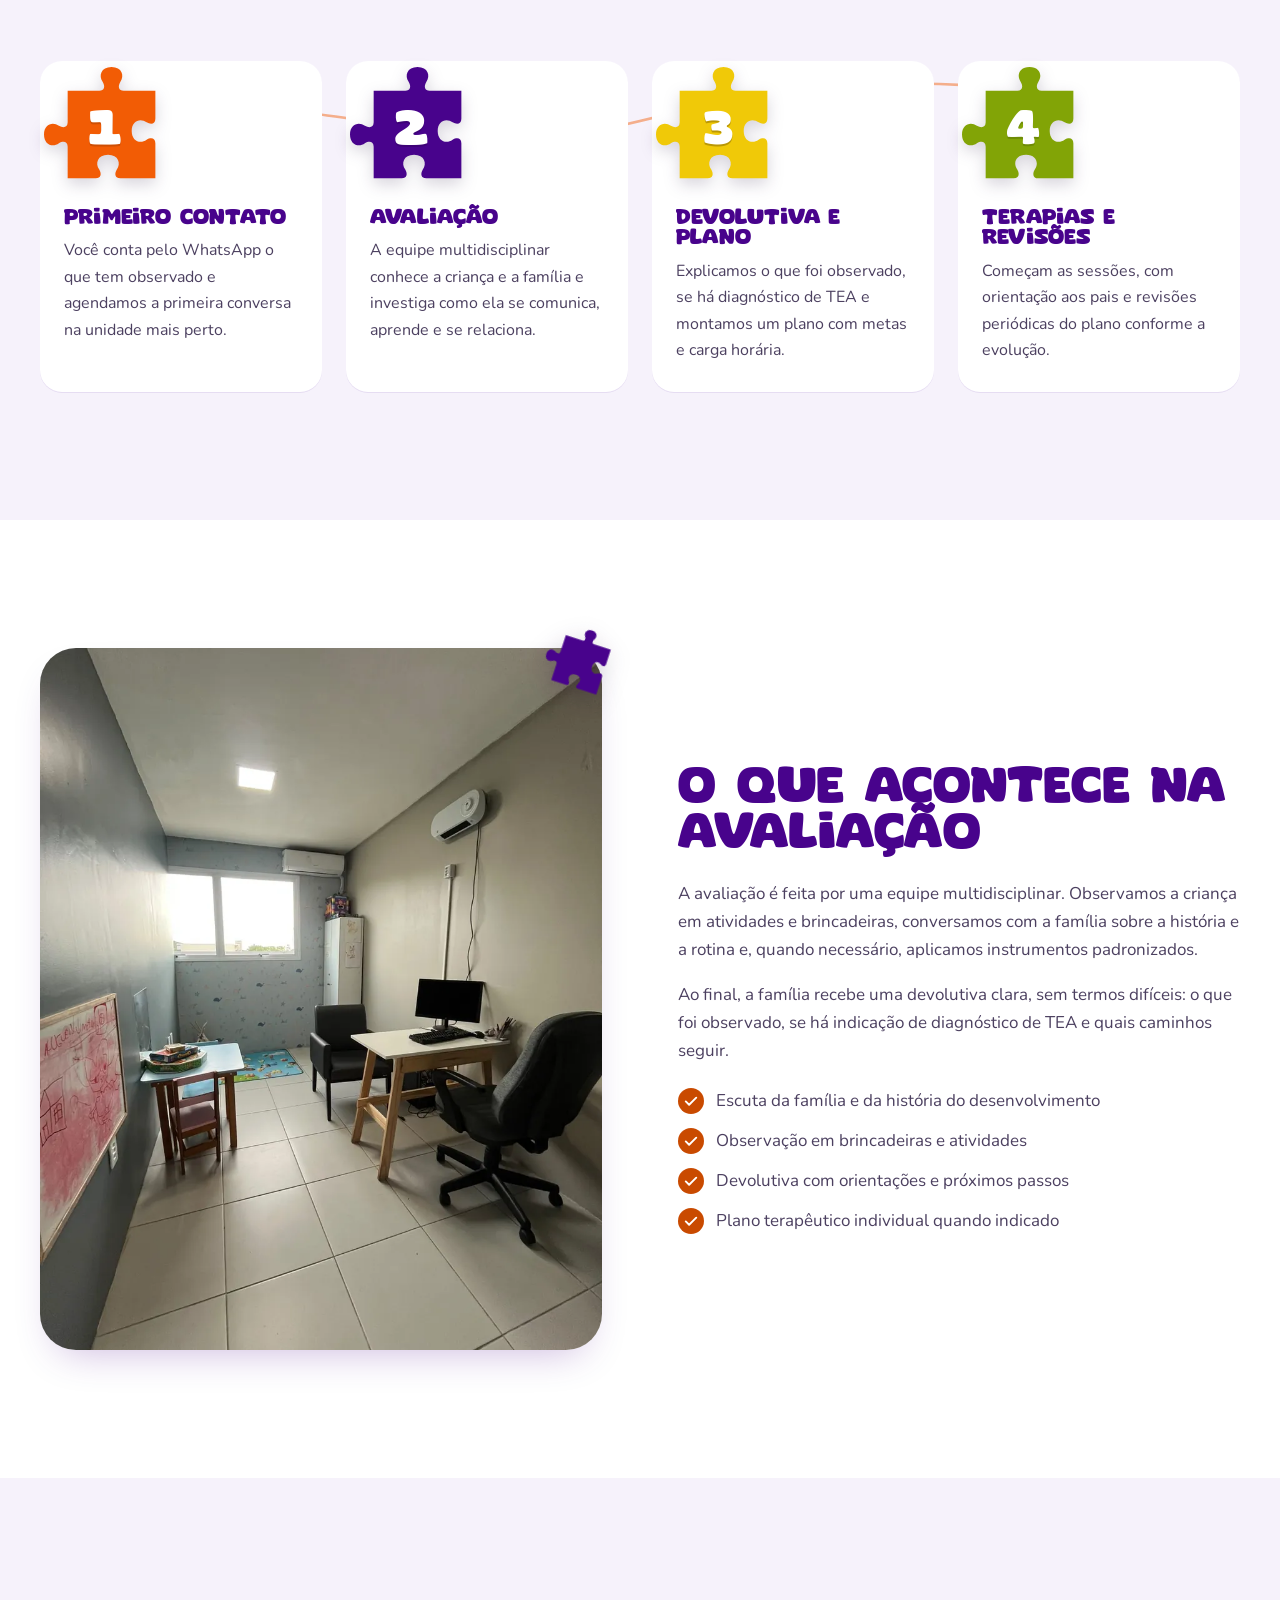
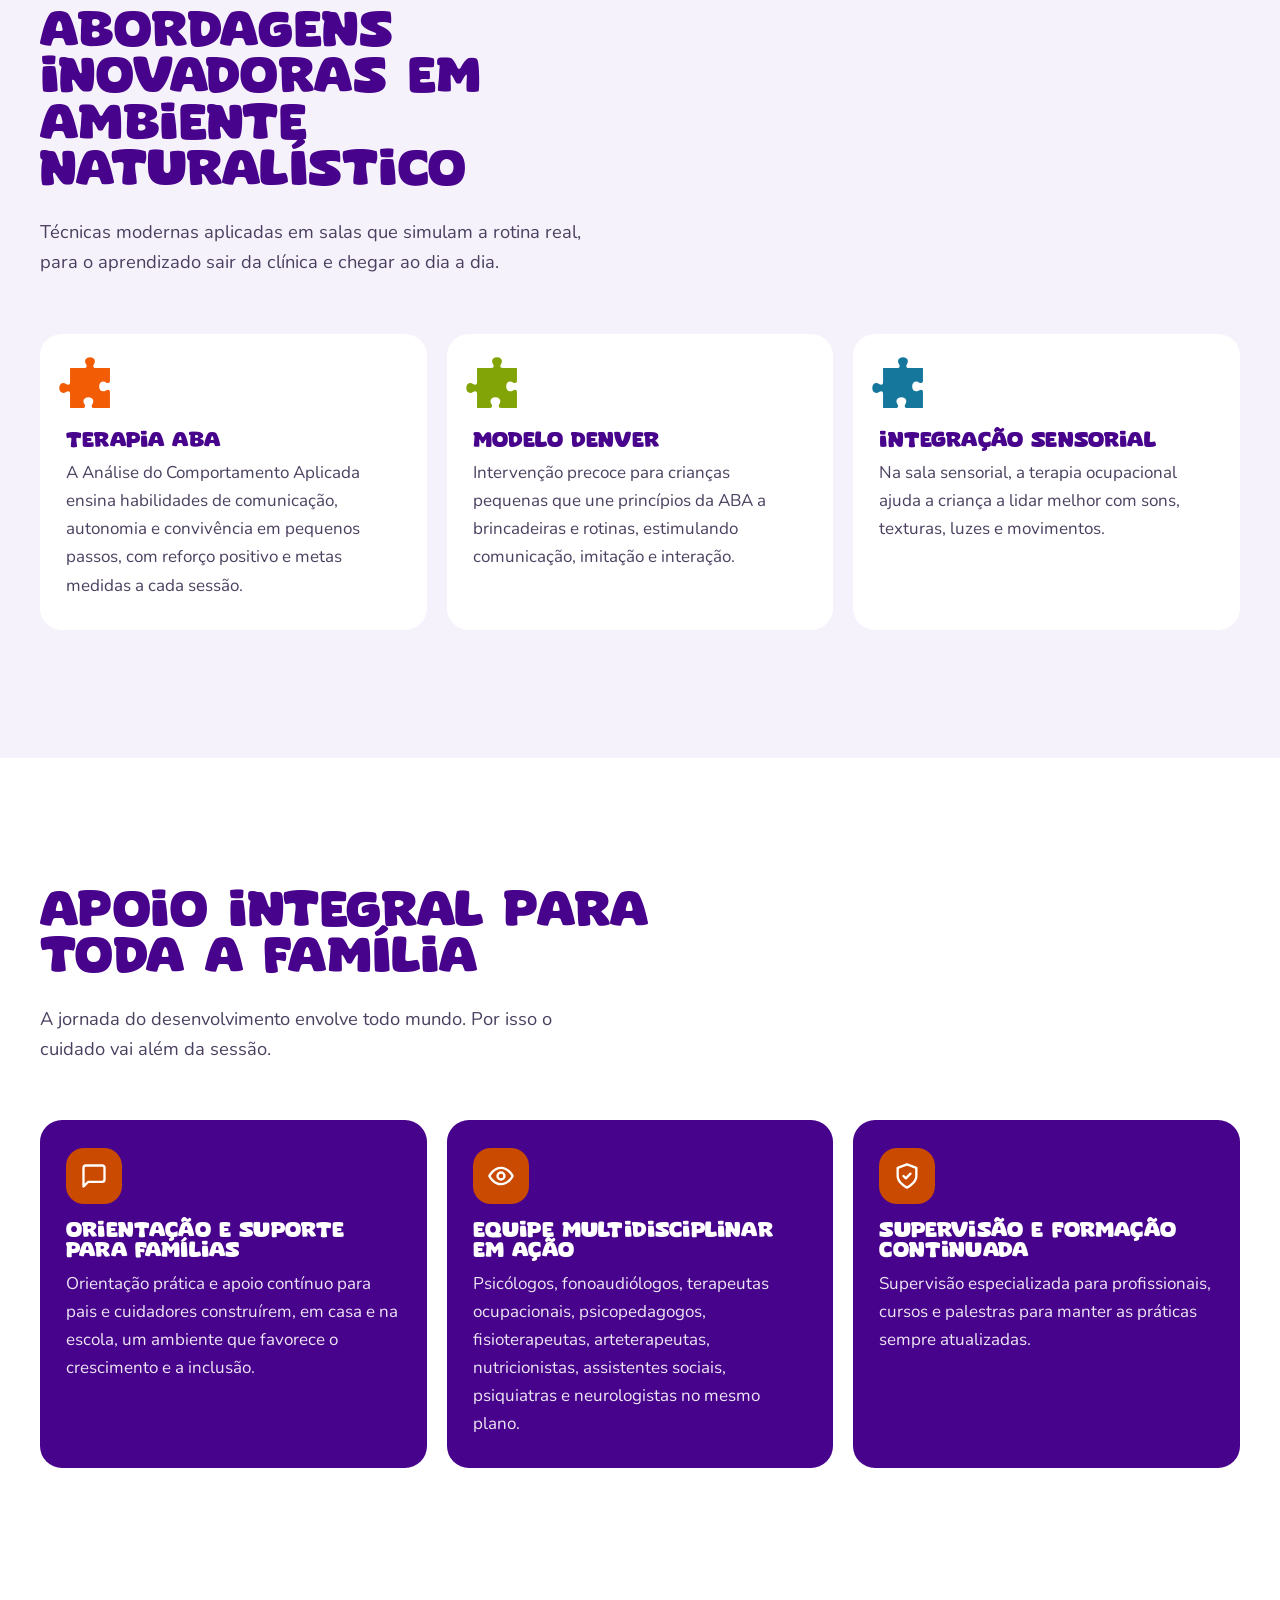
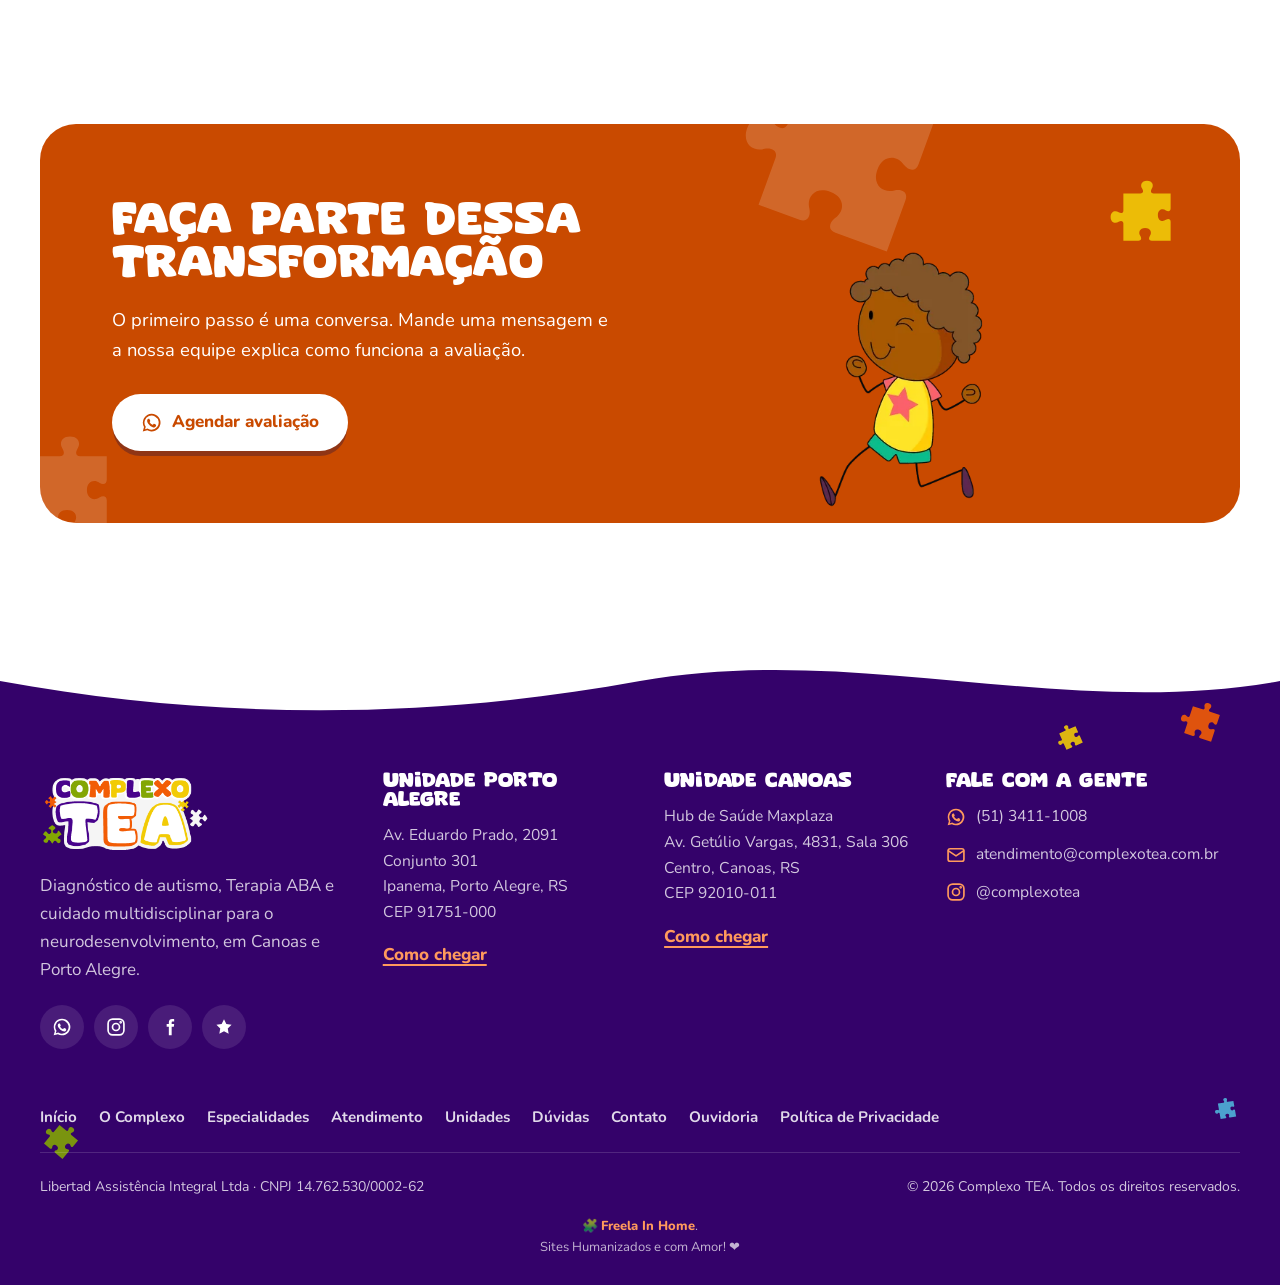
==== commit 05c0a7aa: "style: sem trilha de navegação, personagens maiores, Início no menu e botão do CTA em laranja - remo" ====
--- a/atendimento/index.html
+++ b/atendimento/index.html
@@ -61,6 +61,7 @@
       </a>
       <nav class="nav__links" aria-label="Navegação principal" data-nav-links>
         <span class="nav__blob" aria-hidden="true" data-nav-blob></span>
+        <a class="nav__link" href="../" data-pagina="inicio">Início</a>
         <a class="nav__link" href="../o-complexo/" data-pagina="o-complexo">O Complexo</a>
         <a class="nav__link" href="../especialidades/" data-pagina="especialidades">Especialidades</a>
         <a class="nav__link is-ativo" aria-current="page" href="../atendimento/" data-pagina="atendimento">Atendimento</a>
@@ -105,7 +106,6 @@
     <section class="hero hero--pagina" aria-labelledby="titulo-pagina">
       <div class="container hero__inner">
         <div class="hero__copy">
-          <nav class="migalhas entra" style="--d:.05s" aria-label="Você está em"><a href="../">Início</a><svg class="migalhas__sep" aria-hidden="true"><use href="#ic-seta"/></svg><span aria-current="page">Atendimento</span></nav>
           <h1 class="hero__titulo entra" id="titulo-pagina" style="--d:.15s">Avaliação, diagnóstico e Terapia ABA para autismo</h1>
           <p class="hero__lede entra" style="--d:.3s">No Complexo TEA, cada atendimento é uma jornada única. Técnica e acolhimento caminham juntos, do primeiro contato à revisão do plano, para transformar desafios em conquistas.</p>
           <div class="hero__acoes entra" style="--d:.45s">
@@ -118,7 +118,7 @@
             <span class="hero__anel hero__anel--1"></span>
             <span class="hero__anel hero__anel--2"></span>
           </div>
-          <img class="hero__kids" src="../assets/img/ilustra/atendimento2.webp" alt="" width="500" height="500" fetchpriority="high" />
+          <img class="hero__kids" src="../assets/img/ilustra/recorte/atendimento2.webp" alt="" width="301" height="411" fetchpriority="high" />
           <svg class="hpeca hpeca--laranja"><use href="#peca"/></svg>
           <svg class="hpeca hpeca--roxo"><use href="#peca"/></svg>
           <svg class="hpeca hpeca--amarelo"><use href="#peca"/></svg>
--- a/assets/css/main.css
+++ b/assets/css/main.css
@@ -94,7 +94,7 @@
 .btn--full { width: 100%; }
 .btn--roxo { --bg: var(--roxo); }
 .btn--laranja { --bg: var(--laranja-esc); }
-.btn--branco { --bg: #fff; --fg: var(--roxo); --sb: rgba(36, 16, 61, .35); }
+.btn--branco { --bg: #fff; --fg: var(--laranja-esc); --sb: rgba(36, 16, 61, .35); }
 .btn--claro { --bg: transparent; --fg: #fff; --bd: rgba(255, 255, 255, .55); box-shadow: none; }
 .btn--claro:hover { --bg: #fff; --fg: var(--roxo); --bd: #fff; box-shadow: none; }
 .btn--linha { --bg: transparent; --fg: var(--roxo); --bd: var(--roxo); box-shadow: none; }
@@ -146,7 +146,7 @@
   --c: var(--roxo);
   position: relative; z-index: 1;
   padding: .7em 1em; border-radius: 999px;
-  font: 800 1rem/1 var(--f-texto); color: var(--tinta); text-decoration: none;
+  font: 800 1rem/1 var(--f-texto); color: var(--tinta); text-decoration: none; white-space: nowrap;
   transition: color .3s;
 }
 .nav__link:nth-of-type(odd) { --c: var(--laranja-esc); }
@@ -161,7 +161,8 @@
   transition: transform .5s var(--mola), width .5s var(--mola), background-color .3s, opacity .25s;
 }
 .nav__links.tem-blob .nav__blob { opacity: 1; }
-.nav__cta { margin-left: 4px; }
+.nav__cta { margin-left: 4px; white-space: nowrap; flex: none; }
+.nav__brand, .nav__links { flex: none; }
 
 .nav__burger {
   display: none; margin-left: auto;
@@ -607,7 +608,13 @@
 .hero--pagina { padding-bottom: clamp(48px, 7vw, 80px); }
 .hero--pagina .hero__titulo { font-size: clamp(1.8rem, 1.1rem + 2.1vw, 2.6rem); max-width: 22ch; margin-top: 18px; }
 .hero--pagina .hero__arte { max-width: 440px; }
-.hero--pagina .hero__kids { width: 64%; left: 18%; bottom: 6%; }
+/* personagem recortado (assets/img/ilustra/recorte): dimensionado pela altura, centrado e apoiado embaixo */
+.hero--pagina .hero__kids {
+  left: 0; right: 0; bottom: 5%; margin-inline: auto;
+  width: auto; height: 80%; max-width: 86%;
+  object-fit: contain; object-position: center bottom;
+}
+.hero--pagina .hero__titulo { margin-top: 0; }
 .migalhas { display: flex; flex-wrap: wrap; align-items: center; gap: 8px; font-size: .9rem; font-weight: 700; color: var(--texto); }
 .migalhas a { color: var(--roxo); text-decoration: none; }
 .migalhas a:hover { color: var(--laranja-esc); text-decoration: underline; }
@@ -807,6 +814,13 @@
 }
 
 /* ================================ RESPONSIVO ================================ */
+/* menu compacto em notebooks estreitos: os 7 links + botão precisam de ~1170px */
+@media (max-width: 1219px) {
+  .nav__bar { gap: 12px; padding-left: 14px; }
+  .nav__brand img { width: 96px; }
+  .nav__link { font-size: .92rem; padding-inline: .65em; }
+  .nav__cta { font-size: .95rem; padding: .75em 1.1em; }
+}
 @media (max-width: 1100px) {
   .nav__links, .nav__cta { display: none; }
   .nav__burger { display: block; }
